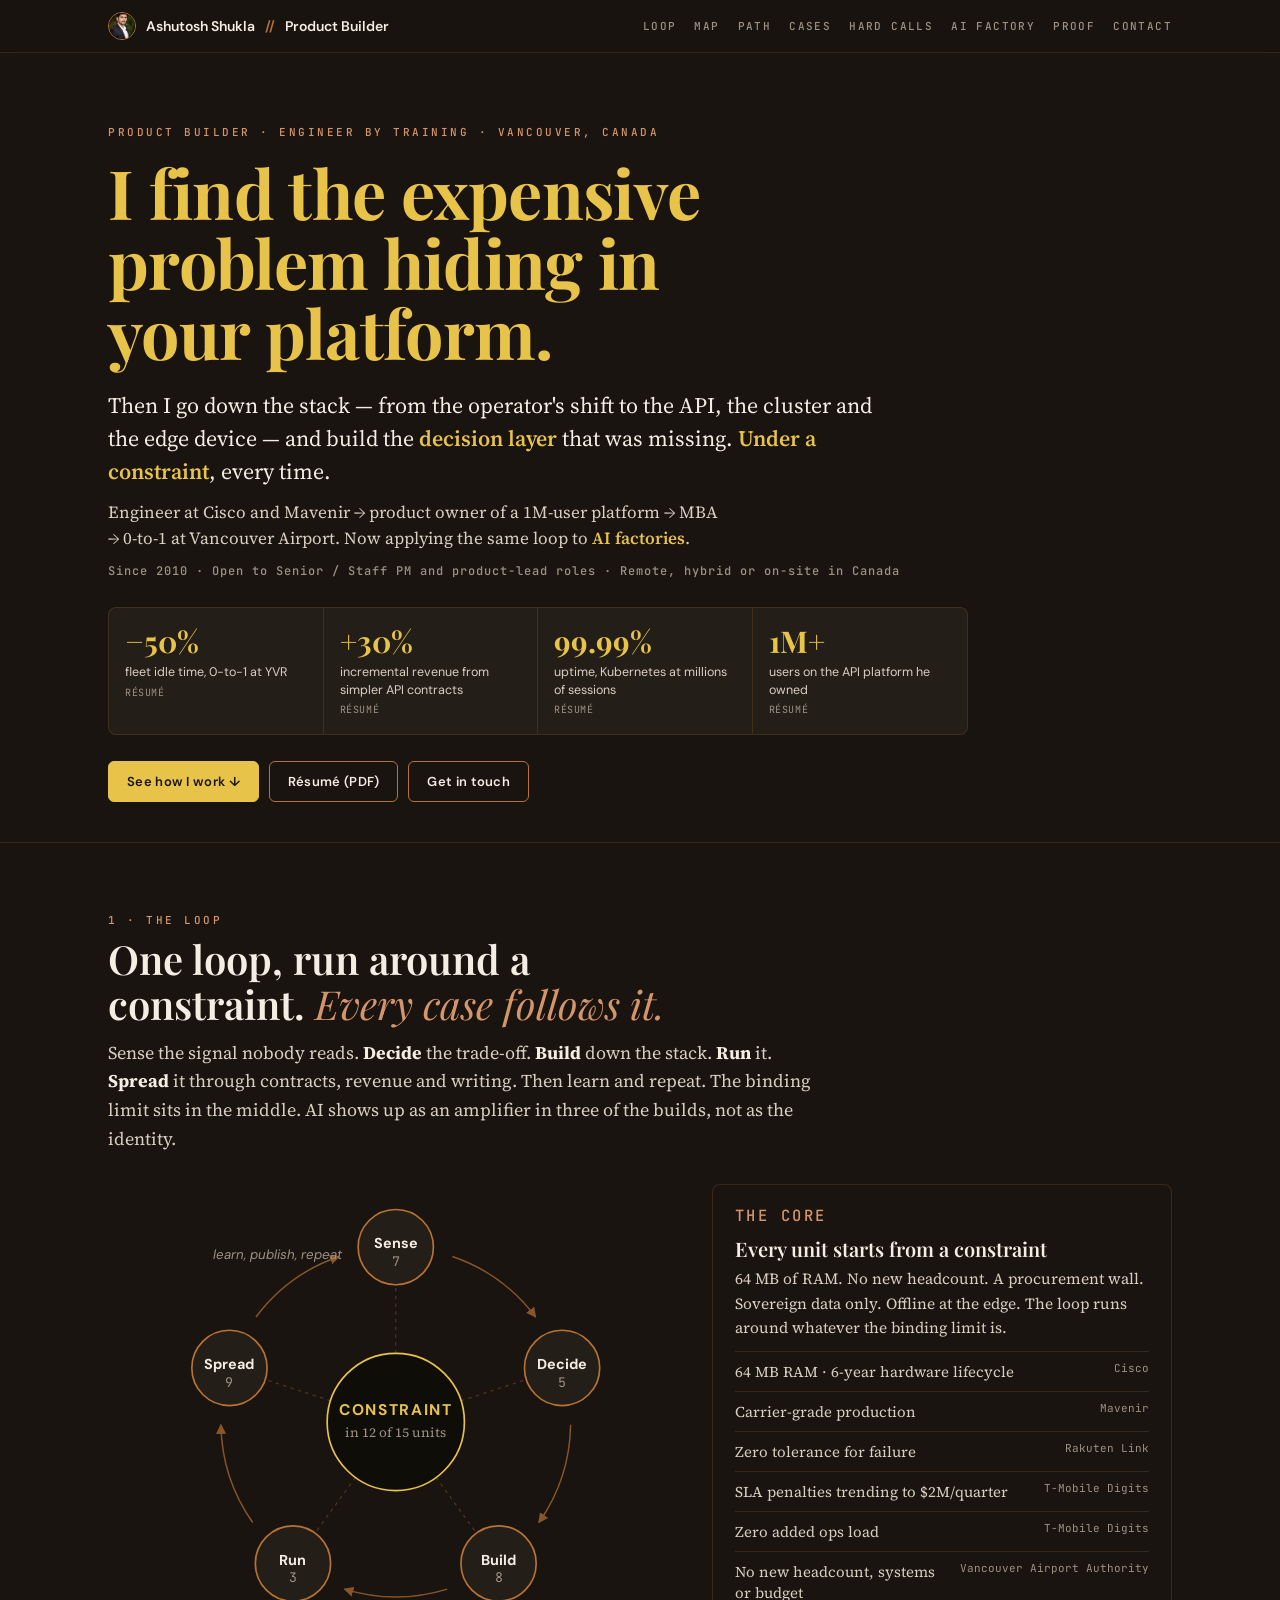
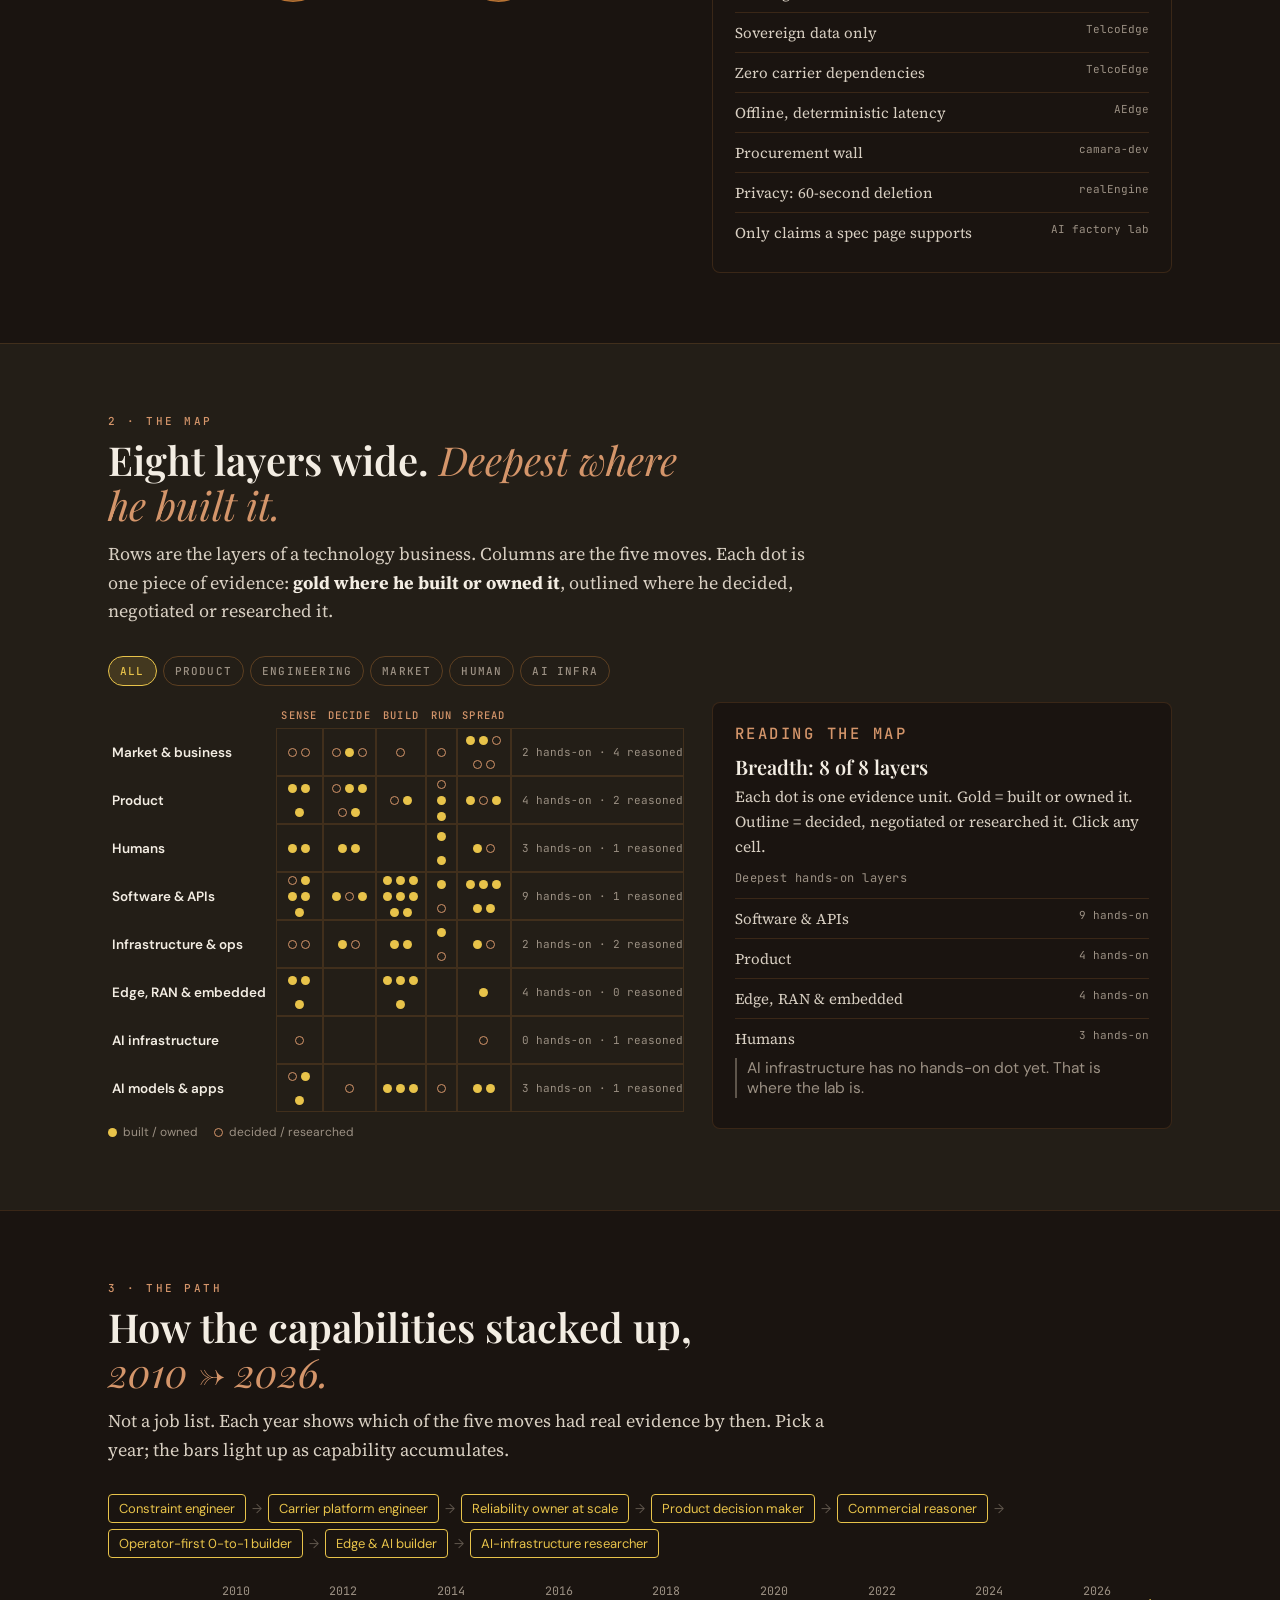
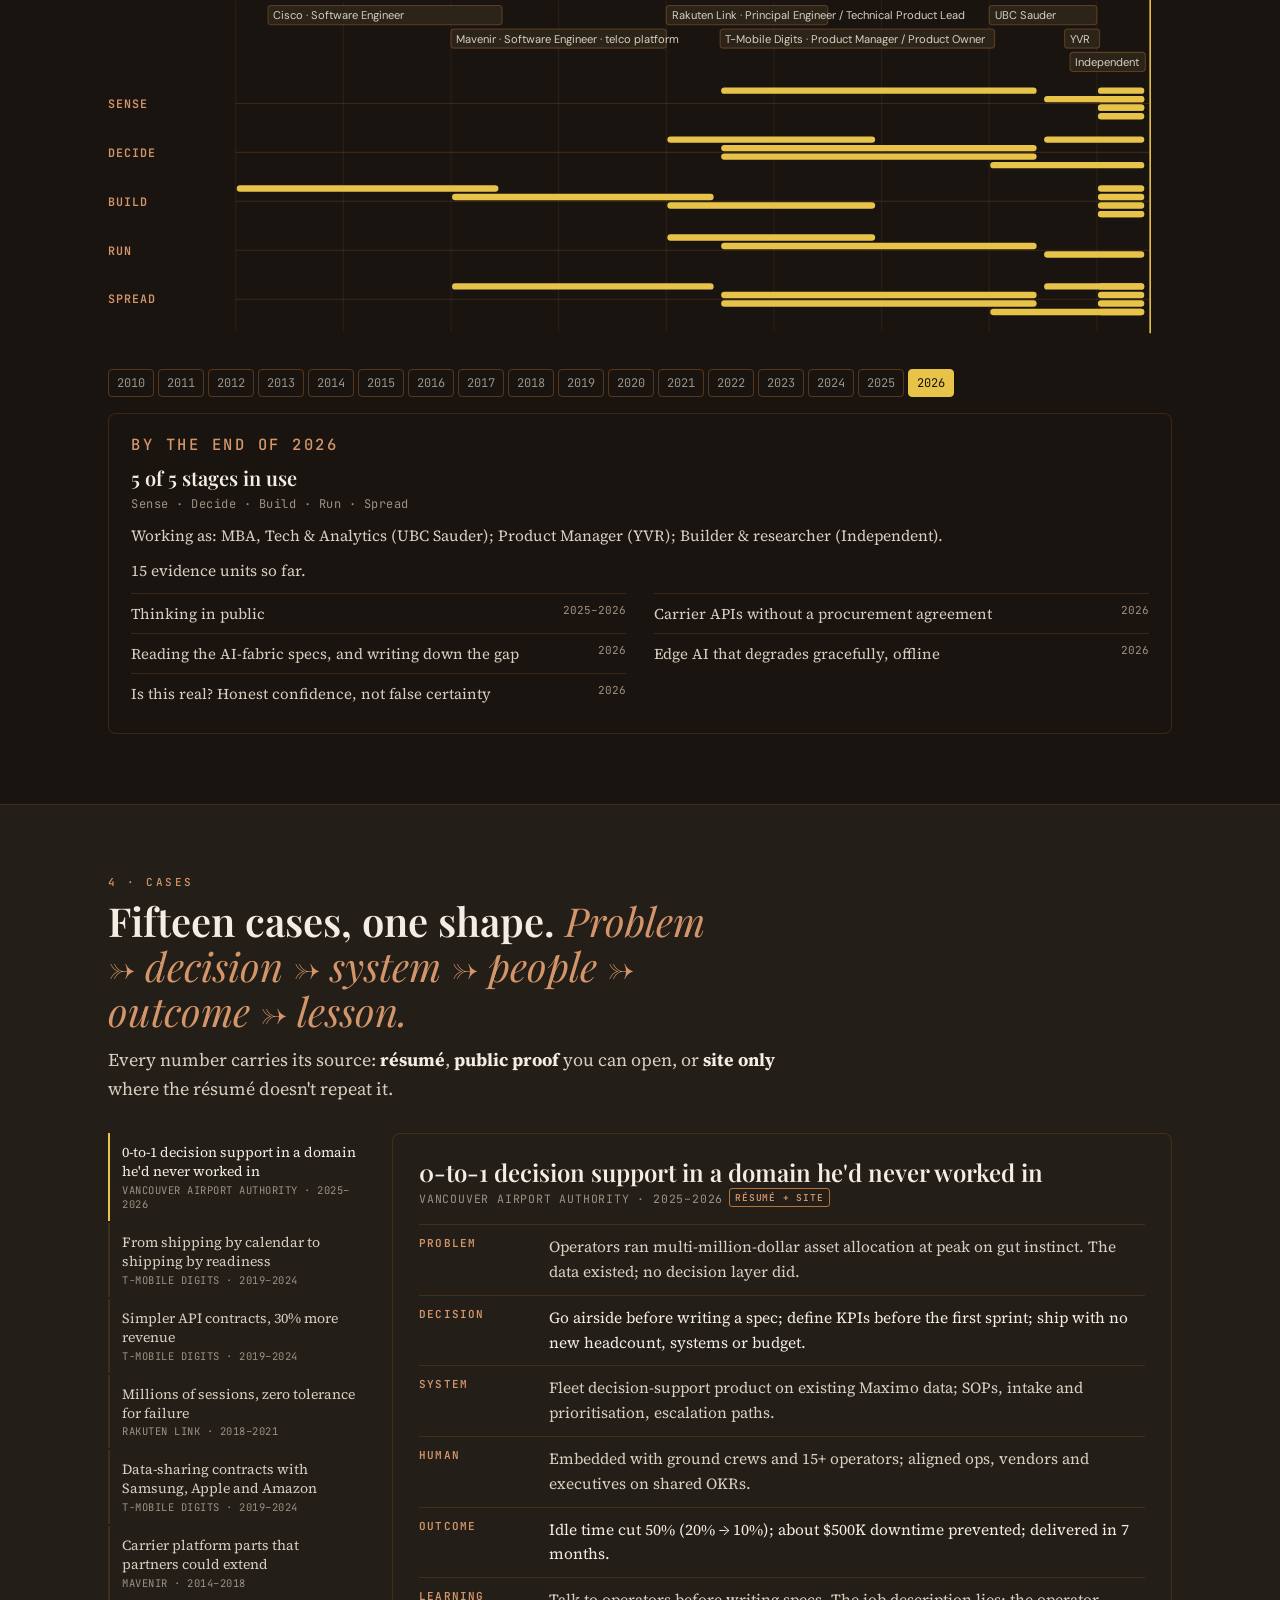
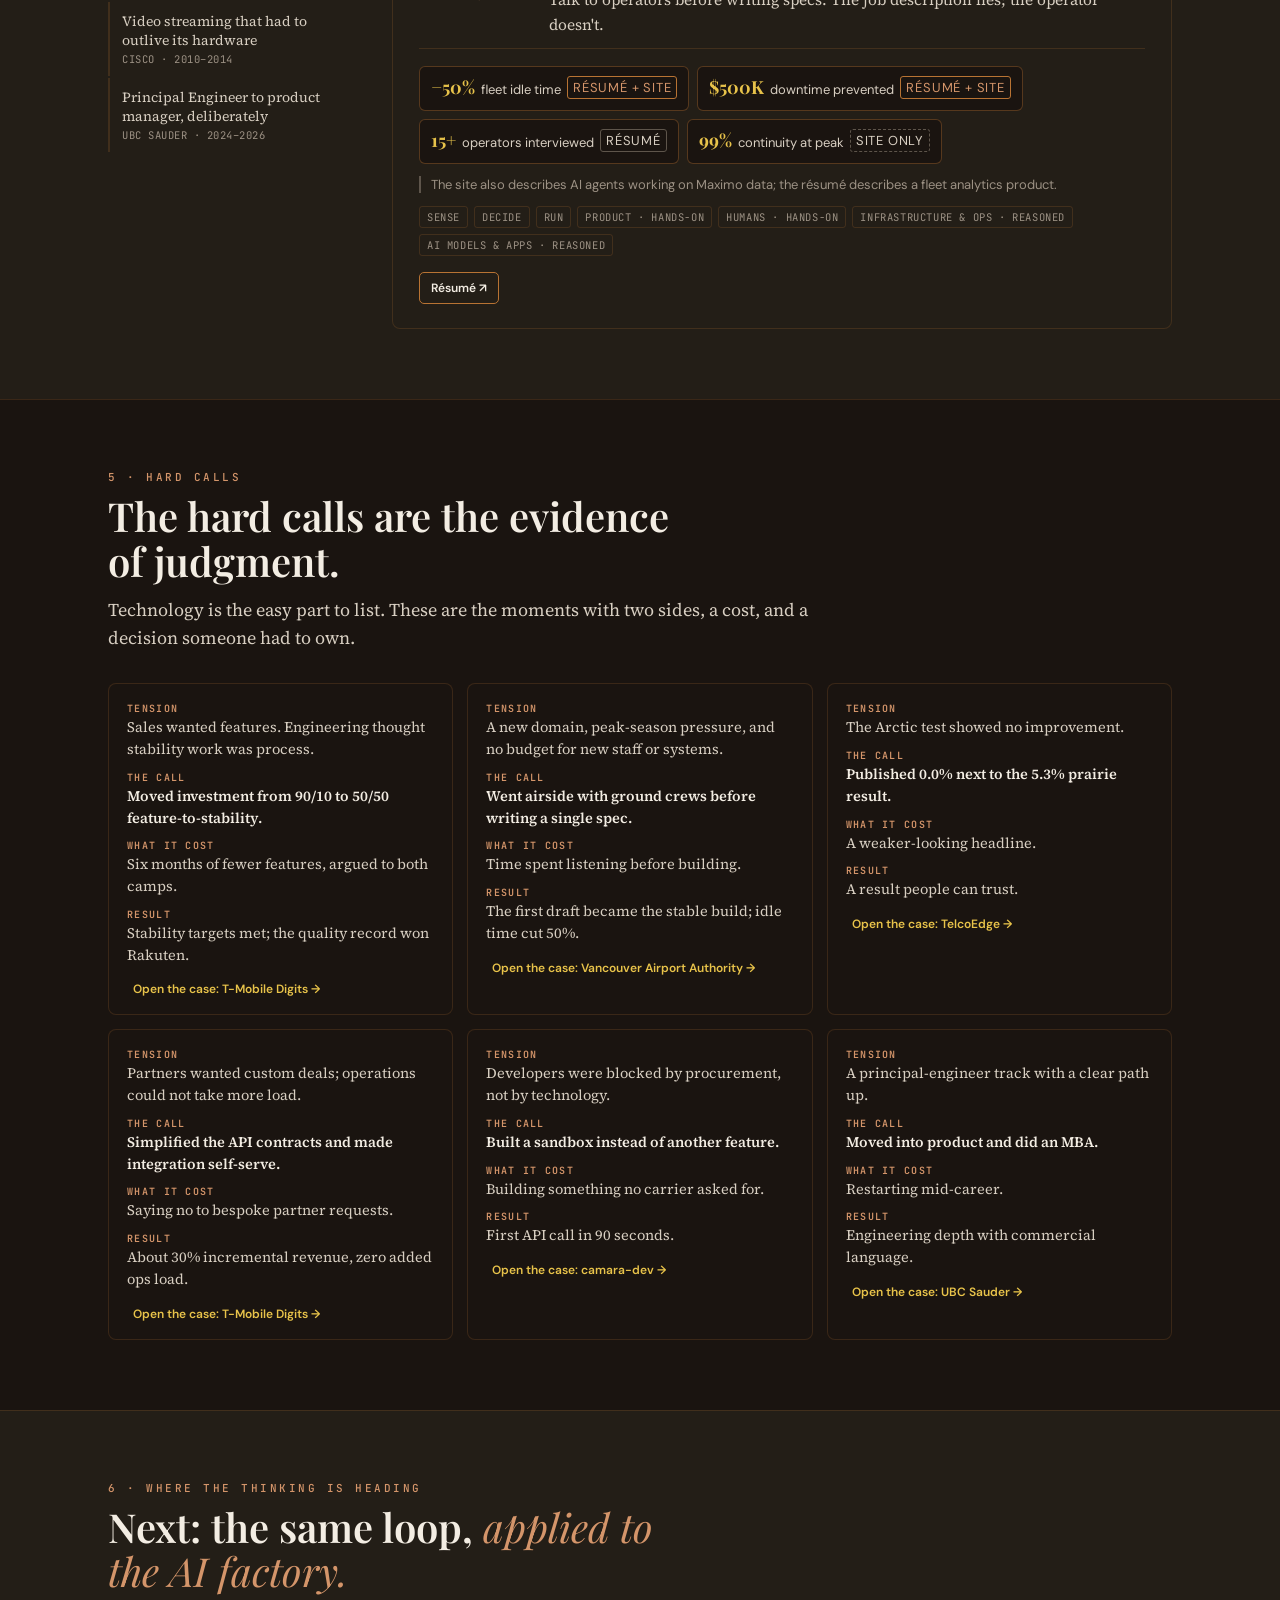
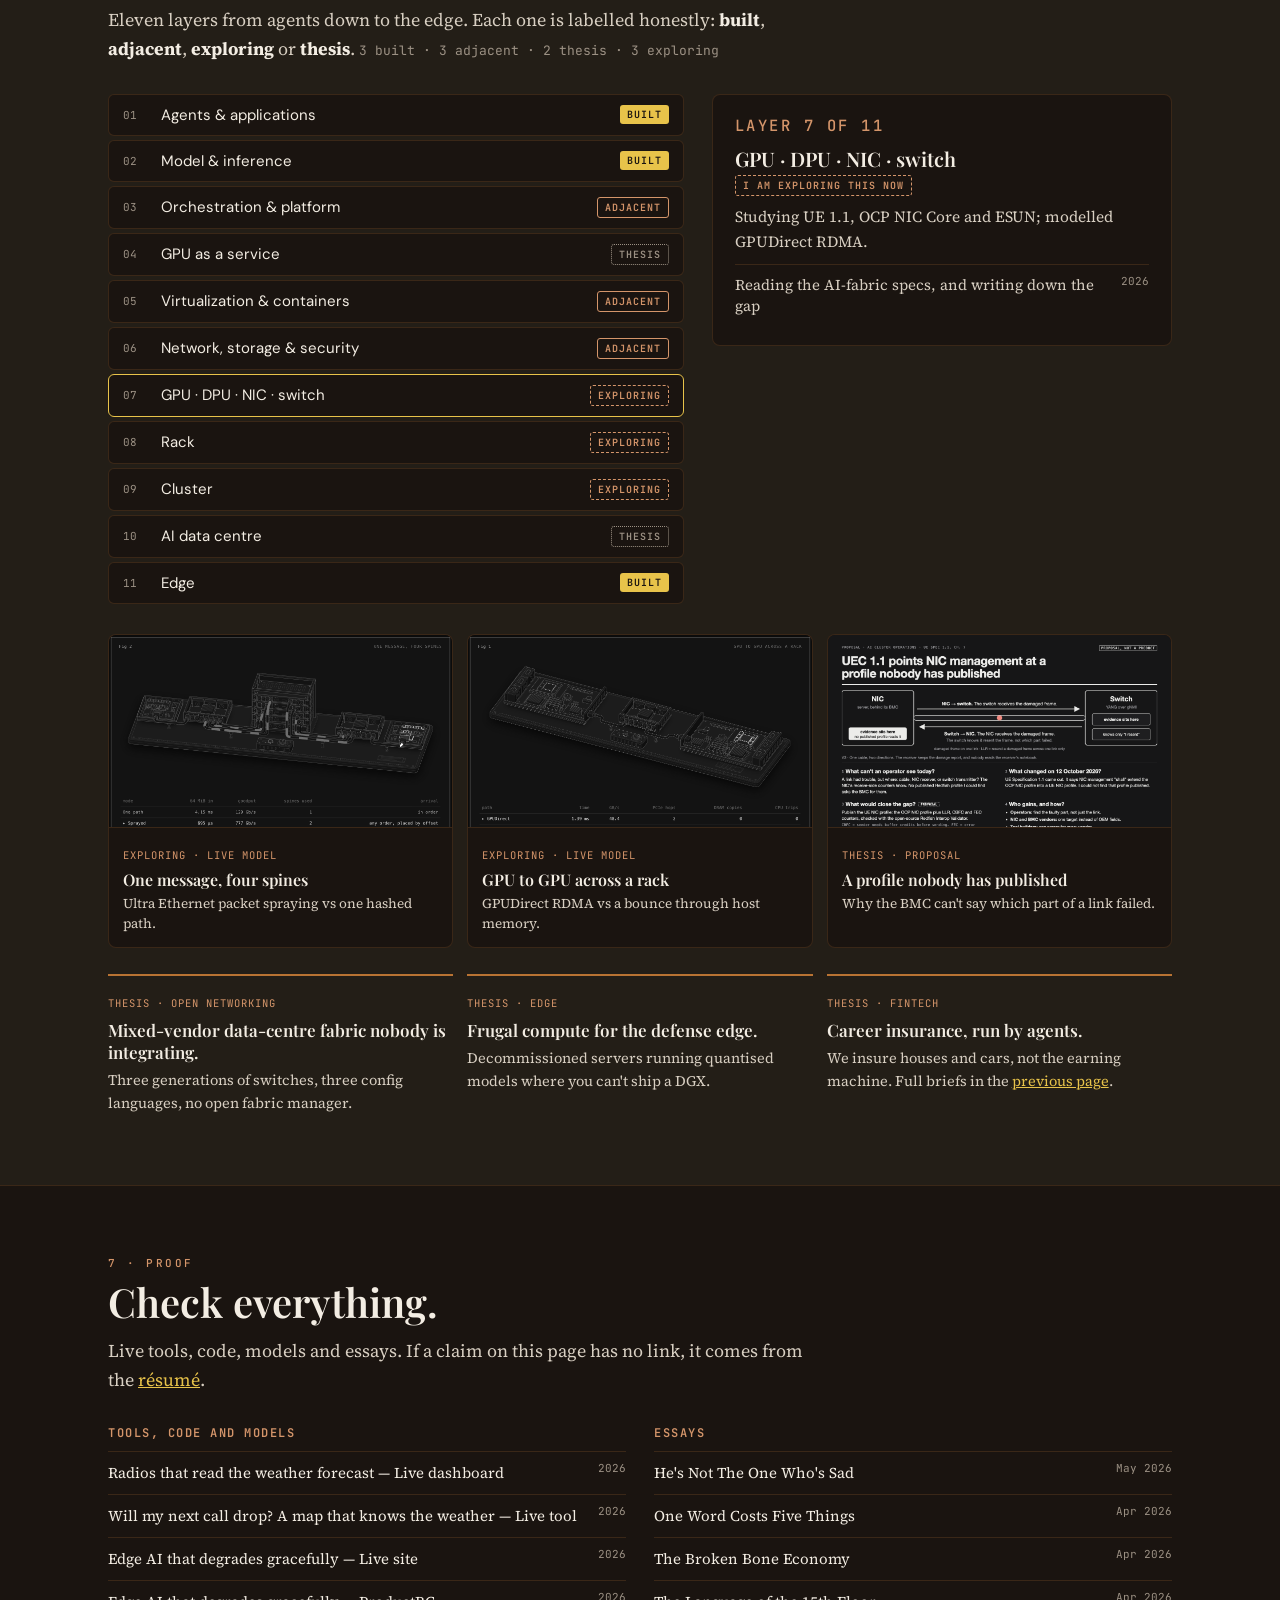
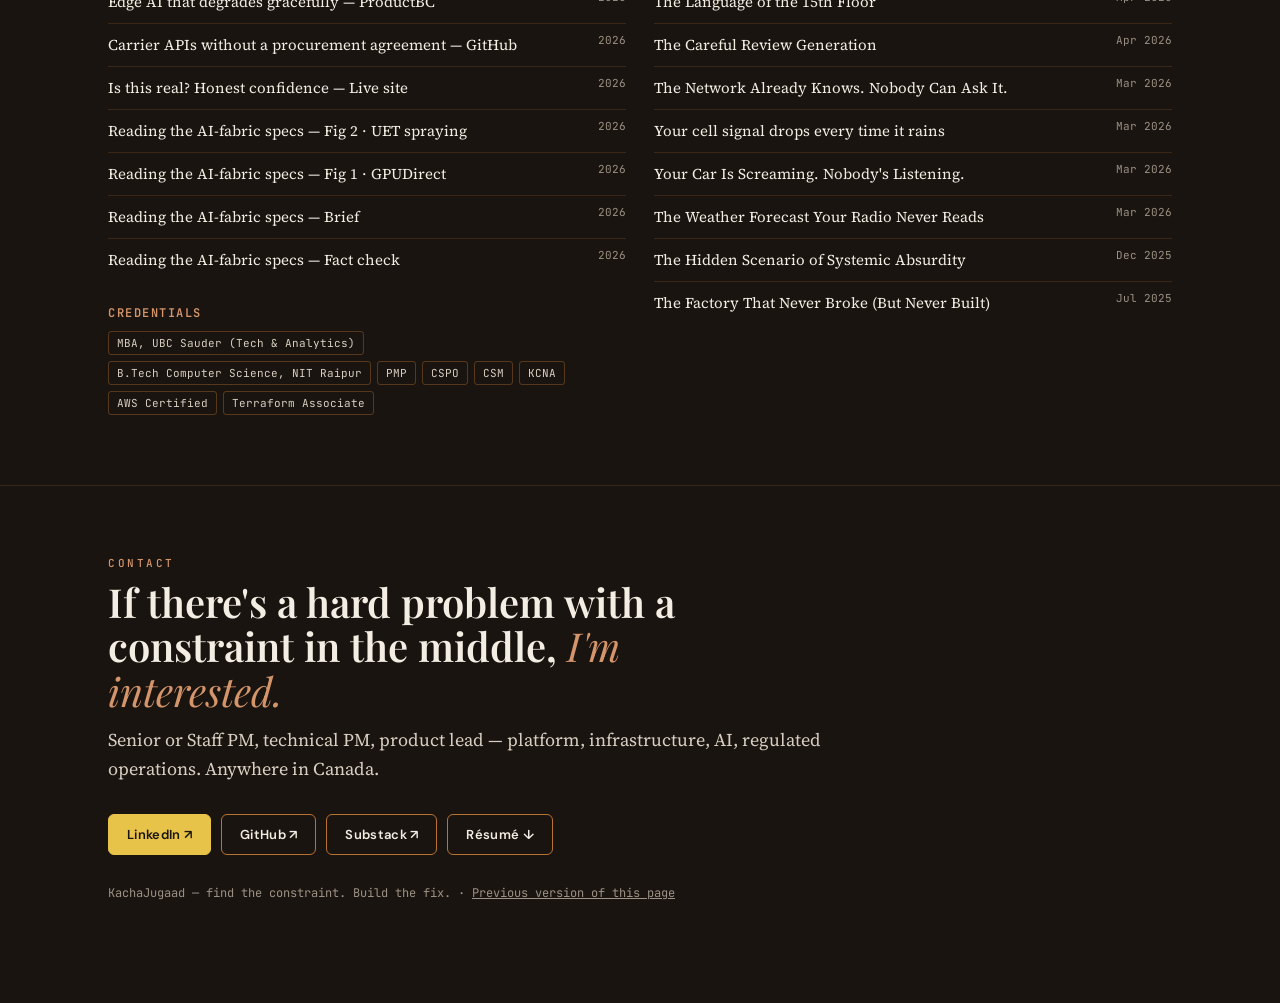
==== index.html @ c3825e16 "Rebuild profile as an interactive professional anatomy Replace the résumé-style homepage with views " ====
<!doctype html>
<html lang="en">
<head>
<meta charset="utf-8">
<meta name="viewport" content="width=device-width, initial-scale=1">
<title>Ashutosh Shukla — Product Builder · From the operator's shift to the wire</title>
<meta name="description" content="Ashutosh Shukla finds the expensive problem hiding in a platform, then goes down the stack to build the decision layer that was missing — under a constraint. Engineer, product owner of a 1M-user platform, MBA; now applying the same loop to AI factories. Vancouver, Canada.">
<meta property="og:title" content="Ashutosh Shukla — Product Builder">
<meta property="og:description" content="One loop, run around a constraint: sense, decide, build, run, spread. 15 evidence units since 2010, every one linked to proof. Now: AI factories.">
<meta property="og:image" content="https://kachajugaad.github.io/headshot.jpg">
<meta property="og:url" content="https://kachajugaad.github.io/">
<meta property="og:type" content="website">
<meta name="twitter:card" content="summary">
<link rel="icon" href="favicon.svg">
<link rel="preconnect" href="https://fonts.googleapis.com"><link rel="preconnect" href="https://fonts.gstatic.com" crossorigin>
<link href="https://fonts.googleapis.com/css2?family=Playfair+Display:ital,wght@0,400;0,600;0,700;1,400&family=DM+Sans:wght@400;500;600&family=Source+Serif+4:ital,opsz,wght@0,8..60,400;0,8..60,600;1,8..60,400&family=JetBrains+Mono:wght@400;500;600&display=swap" rel="stylesheet">
<link rel="stylesheet" href="assets/anatomy.css">
</head>
<body>
<nav class="top" aria-label="Sections">
  <div class="wrap">
    <a class="brand" href="#top"><img src="headshot.jpg" alt="">Ashutosh Shukla <em>//</em> Product Builder</a>
    <div class="navlinks">
      <a href="#loop">Loop</a><a href="#map">Map</a><a href="#path">Path</a><a href="#cases">Cases</a><a href="#calls">Hard calls</a><a href="#ai">AI factory</a><a href="#proof">Proof</a><a href="#contact">Contact</a>
    </div>
  </div>
</nav>

<header class="hero" id="top">
  <div class="wrap">
    <p class="kick">Product builder · Engineer by training · Vancouver, Canada</p>
    <h1>I find the expensive problem hiding in your platform.</h1>
    <p class="answer">Then I go down the stack — from the operator's shift to the API, the cluster and the edge device — and build the <b>decision layer</b> that was missing. <b>Under a constraint</b>, every time.</p>
    <p class="answer" style="font-size:17px;color:var(--text)">Engineer at Cisco and Mavenir → product owner of a 1M-user platform → MBA → 0-to-1 at Vancouver Airport. Now applying the same loop to <b>AI factories</b>.</p>
    <p class="since">Since 2010 · Open to Senior / Staff PM and product-lead roles · Remote, hybrid or on-site in Canada</p>
    <div class="proofnums" aria-label="Four results, each sourced">
      <div><b>−50%</b><span>fleet idle time, 0-to-1 at YVR</span><i>résumé</i></div>
      <div><b>+30%</b><span>incremental revenue from simpler API contracts</span><i>résumé</i></div>
      <div><b>99.99%</b><span>uptime, Kubernetes at millions of sessions</span><i>résumé</i></div>
      <div><b>1M+</b><span>users on the API platform he owned</span><i>résumé</i></div>
    </div>
    <div class="ctas"><a class="btn primary" href="#loop">See how I work ↓</a><a class="btn" href="Ashutosh_Shukla_Resume.pdf">Résumé (PDF)</a><a class="btn" href="#contact">Get in touch</a></div>
  </div>
</header>

<noscript><div class="wrap" style="padding:20px 28px;border-top:1px solid var(--rule)">The interactive views need JavaScript. Everything is also in the <a href="Ashutosh_Shukla_Resume.pdf">résumé</a> and the <a href="v1/">previous version of this page</a>.</div></noscript>

<section class="sec" id="loop">
  <div class="wrap">
    <p class="label">1 · The loop</p>
    <h2>One loop, run around a constraint. <i>Every case follows it.</i></h2>
    <p class="lede">Sense the signal nobody reads. <b>Decide</b> the trade-off. <b>Build</b> down the stack. <b>Run</b> it. <b>Spread</b> it through contracts, revenue and writing. Then learn and repeat. The binding limit sits in the middle. AI shows up as an amplifier in three of the builds, not as the identity.</p>
    <div class="pane">
      <svg id="loop-svg" class="loopsvg" viewBox="0 0 520 440" role="group" aria-label="The loop: five stages around a constraint core. Select a stage to see its evidence."></svg>
      <div class="panel" id="loop-panel" aria-live="polite"></div>
    </div>
  </div>
</section>

<section class="sec alt" id="map">
  <div class="wrap">
    <p class="label">2 · The map</p>
    <h2>Eight layers wide. <i>Deepest where he built it.</i></h2>
    <p class="lede">Rows are the layers of a technology business. Columns are the five moves. Each dot is one piece of evidence: <b>gold where he built or owned it</b>, outlined where he decided, negotiated or researched it.</p>
    <div id="lens" class="lens" role="group" aria-label="Lens"></div>
    <div class="pane">
      <div style="overflow-x:auto"><table class="grid" id="map-grid"></table>
        <div class="legend"><span><i class="dot h"></i>built / owned</span><span><i class="dot r"></i>decided / researched</span></div></div>
      <div class="panel" id="map-panel" aria-live="polite"></div>
    </div>
  </div>
</section>

<section class="sec" id="path">
  <div class="wrap">
    <p class="label">3 · The path</p>
    <h2>How the capabilities stacked up, <i>2010 → 2026.</i></h2>
    <p class="lede">Not a job list. Each year shows which of the five moves had real evidence by then. Pick a year; the bars light up as capability accumulates.</p>
    <div class="chain" id="chain" aria-label="Capability transitions"></div>
    <div style="overflow-x:auto"><svg id="path-svg" class="pathsvg" viewBox="0 0 1000 360" role="img" aria-label="Timeline of roles and evidence by stage, 2010 to 2026" style="min-width:760px"></svg></div>
    <div class="years" id="years" role="group" aria-label="Choose a year"></div>
    <div class="panel pathpanel" id="path-panel" aria-live="polite" style="margin-top:16px"></div>
  </div>
</section>

<section class="sec alt" id="cases">
  <div class="wrap">
    <p class="label">4 · Cases</p>
    <h2>Fifteen cases, one shape. <i>Problem → decision → system → people → outcome → lesson.</i></h2>
    <p class="lede">Every number carries its source: <b>résumé</b>, <b>public proof</b> you can open, or <b>site only</b> where the résumé doesn't repeat it.</p>
    <div class="cases">
      <div class="rail" id="rail" role="tablist" aria-label="Cases"></div>
      <article class="case" id="case" aria-live="polite"></article>
    </div>
  </div>
</section>

<section class="sec" id="calls">
  <div class="wrap">
    <p class="label">5 · Hard calls</p>
    <h2>The hard calls are the evidence of judgment.</h2>
    <p class="lede">Technology is the easy part to list. These are the moments with two sides, a cost, and a decision someone had to own.</p>
    <div class="calls" id="calls-grid"></div>
  </div>
</section>

<section class="sec alt" id="ai">
  <div class="wrap">
    <p class="label">6 · Where the thinking is heading</p>
    <h2>Next: the same loop, <i>applied to the AI factory.</i></h2>
    <p class="lede">Eleven layers from agents down to the edge. Each one is labelled honestly: <b>built</b>, <b>adjacent</b>, <b>exploring</b> or <b>thesis</b>. <span id="stack-count" style="font-family:var(--mono);font-size:13px;color:var(--muted)"></span></p>
    <div class="pane">
      <div class="stack" id="stack"></div>
      <div class="panel" id="stack-panel" aria-live="polite"></div>
    </div>
    <div class="figs">
      <a class="fig" href="lab/uet-spray/"><img src="lab/uet-spray/thumb.png" alt="Fig 2: packets sprayed across four spines on an isometric bench" loading="lazy"><div><small>Exploring · live model</small><b>One message, four spines</b><p>Ultra Ethernet packet spraying vs one hashed path.</p></div></a>
      <a class="fig" href="lab/gpudirect-rdma/"><img src="lab/gpudirect-rdma/thumb.png" alt="Fig 1: a tensor moving GPU to GPU across a rack" loading="lazy"><div><small>Exploring · live model</small><b>GPU to GPU across a rack</b><p>GPUDirect RDMA vs a bounce through host memory.</p></div></a>
      <a class="fig" href="briefs/ue-nic-profile/"><img src="briefs/ue-nic-profile/ue-nic-profile-gap-dark.png" alt="One-page brief about NIC link counters" loading="lazy"><div><small>Thesis · proposal</small><b>A profile nobody has published</b><p>Why the BMC can't say which part of a link failed.</p></div></a>
    </div>
    <div class="next3">
      <div><small>Thesis · open networking</small><b>Mixed-vendor data-centre fabric nobody is integrating.</b><p>Three generations of switches, three config languages, no open fabric manager.</p></div>
      <div><small>Thesis · edge</small><b>Frugal compute for the defense edge.</b><p>Decommissioned servers running quantised models where you can't ship a DGX.</p></div>
      <div><small>Thesis · fintech</small><b>Career insurance, run by agents.</b><p>We insure houses and cars, not the earning machine. Full briefs in the <a href="v1/#next">previous page</a>.</p></div>
    </div>
  </div>
</section>

<section class="sec" id="proof">
  <div class="wrap">
    <p class="label">7 · Proof</p>
    <h2>Check everything.</h2>
    <p class="lede">Live tools, code, models and essays. If a claim on this page has no link, it comes from the <a href="Ashutosh_Shukla_Resume.pdf">résumé</a>.</p>
    <div class="shelf">
      <div><h3>Tools, code and models</h3><ul id="shelf-tools"></ul><h3 style="margin-top:24px">Credentials</h3><div class="creds" id="creds"></div></div>
      <div><h3>Essays</h3><ul id="shelf-essays"></ul></div>
    </div>
  </div>
</section>

<footer class="contact" id="contact">
  <div class="wrap">
    <p class="label">Contact</p>
    <h2>If there's a hard problem with a constraint in the middle, <i>I'm interested.</i></h2>
    <p class="lede">Senior or Staff PM, technical PM, product lead — platform, infrastructure, AI, regulated operations. Anywhere in Canada.</p>
    <div class="row"><a class="btn primary" href="https://linkedin.com/in/ashutoshukla" target="_blank" rel="noopener">LinkedIn ↗</a><a class="btn" href="https://github.com/KachaJugaad" target="_blank" rel="noopener">GitHub ↗</a><a class="btn" href="https://ashutoshukla.substack.com" target="_blank" rel="noopener">Substack ↗</a><a class="btn" href="Ashutosh_Shukla_Resume.pdf">Résumé ↓</a></div>
    <p class="fine">KachaJugaad — find the constraint. Build the fix. · <a href="v1/" style="color:var(--muted)">Previous version of this page</a></p>
  </div>
</footer>

<script src="assets/evidence.js"></script>
<script src="assets/anatomy.js"></script>
</body>
</html>
---- assets/anatomy.css ----
:root{
  --bg:#1A1410;--bg2:#231E17;--surf:#2C2419;--deep:#0F0D08;
  --ink:#F3EDE3;--text:#D8CFC2;--muted:#9C9184;--faint:#5E554B;
  --rule:rgba(184,115,51,.2);--rule2:rgba(184,115,51,.38);
  --copper:#B87333;--copper-l:#D4956A;--gold:#E8C34A;--gold-dim:rgba(232,195,74,.16);
  --display:"Playfair Display",Georgia,serif;--serif:"Source Serif 4",Georgia,serif;
  --sans:"DM Sans",system-ui,sans-serif;--mono:"JetBrains Mono",ui-monospace,Menlo,monospace;
}
*{box-sizing:border-box}
html{scroll-behavior:smooth}
@media (prefers-reduced-motion:reduce){html{scroll-behavior:auto}*{transition:none!important;animation:none!important}}
body{margin:0;background:var(--bg);color:var(--text);font:17px/1.6 var(--serif);-webkit-font-smoothing:antialiased}
a{color:var(--gold)}
.wrap{max-width:1120px;margin:0 auto;padding:0 28px}
button{font:inherit;color:inherit;background:none;border:0;cursor:pointer}
:focus-visible{outline:2px solid var(--gold);outline-offset:3px}

/* nav */
nav.top{position:sticky;top:0;z-index:50;background:rgba(26,20,16,.94);backdrop-filter:blur(10px);border-bottom:1px solid var(--rule)}
nav.top .wrap{display:flex;align-items:center;justify-content:space-between;height:52px;gap:16px}
.brand{display:flex;align-items:center;gap:10px;font:600 14px var(--sans);color:var(--ink);text-decoration:none;white-space:nowrap}
.brand img{width:28px;height:28px;border-radius:50%;object-fit:cover;border:1px solid var(--copper)}
.brand em{color:var(--copper);font-style:normal}
.navlinks{display:flex;gap:18px;overflow-x:auto;scrollbar-width:none}
.navlinks a{font:500 11px var(--mono);letter-spacing:1.4px;text-transform:uppercase;color:var(--muted);text-decoration:none;white-space:nowrap}
.navlinks a:hover{color:var(--gold)}

/* hero */
.hero{padding:72px 0 40px}
.kick{font:500 11px var(--mono);letter-spacing:2.5px;text-transform:uppercase;color:var(--copper-l);margin:0 0 18px}
.hero h1{font:700 clamp(38px,6vw,68px)/1.03 var(--display);color:var(--gold);letter-spacing:-.01em;margin:0 0 22px;max-width:15ch}
.hero .answer{font-size:clamp(18px,2.2vw,22px);line-height:1.5;color:var(--ink);max-width:36em;margin:0 0 12px}
.hero .answer b{color:var(--gold);font-weight:600}
.hero .since{font:500 12px var(--mono);letter-spacing:1px;color:var(--muted);margin:0 0 28px}
.proofnums{display:grid;grid-template-columns:repeat(4,1fr);border:1px solid var(--rule);border-radius:8px;overflow:hidden;background:var(--bg2);max-width:860px}
.proofnums div{padding:18px 16px;border-right:1px solid var(--rule)}
.proofnums div:last-child{border-right:0}
.proofnums b{display:block;font:700 30px/1 var(--display);color:var(--gold)}
.proofnums span{display:block;font:12.5px/1.4 var(--sans);color:var(--text);margin-top:8px}
.proofnums i{display:block;font:normal 10px var(--mono);letter-spacing:.6px;color:var(--muted);margin-top:4px;text-transform:uppercase}
.ctas{display:flex;flex-wrap:wrap;gap:10px;margin-top:26px}
.btn{display:inline-block;font:600 13px var(--sans);letter-spacing:.3px;padding:11px 18px;border-radius:6px;text-decoration:none;border:1px solid var(--copper);color:var(--ink)}
.btn.primary{background:var(--gold);border-color:var(--gold);color:#1A1410}
.btn:hover{border-color:var(--gold)}

/* sections */
section.sec{padding:70px 0;border-top:1px solid var(--rule)}
section.sec.alt{background:var(--bg2)}
.label{font:500 11px var(--mono);letter-spacing:2.5px;text-transform:uppercase;color:var(--copper-l);margin:0 0 10px}
h2{font:600 clamp(28px,3.6vw,40px)/1.12 var(--display);color:var(--ink);margin:0 0 12px;max-width:24ch}
h2 i{color:var(--copper-l);font-weight:400}
.lede{font-size:18px;max-width:40em;margin:0 0 30px;color:var(--text)}
.lede b{color:var(--ink)}

/* two-pane layout: visual + panel */
.pane{display:grid;grid-template-columns:minmax(0,1.25fr) minmax(0,1fr);gap:28px;align-items:start}
.panel{background:var(--bg);border:1px solid var(--rule);border-radius:8px;padding:20px 22px;min-height:220px}
.sec.alt .panel{background:var(--bg)}
.panel h3{font:600 20px/1.25 var(--display);color:var(--ink);margin:0 0 6px}
.panel .sub{font:12px var(--mono);letter-spacing:.5px;color:var(--muted);margin:0 0 12px}
.panel p{margin:0 0 10px;font-size:15.5px}
.unitlist{list-style:none;margin:8px 0 0;padding:0}
.unitlist li{border-top:1px solid var(--rule);}
.unitlist button{display:flex;justify-content:space-between;gap:12px;width:100%;text-align:left;padding:9px 0;font:15px/1.4 var(--serif);color:var(--text)}
.unitlist button:hover{color:var(--gold)}
.unitlist .meta{font:11px var(--mono);color:var(--muted);white-space:nowrap}
svg text{font-family:var(--sans)}

/* loop */
.loopsvg .node circle{fill:var(--bg2);stroke:var(--copper);stroke-width:1.5;transition:fill .2s,stroke .2s}
.loopsvg .node text.n{font:700 13px var(--sans);fill:var(--ink)}
.loopsvg .node text.c{font:12px var(--mono);fill:var(--muted)}
.loopsvg .node{cursor:pointer}
.loopsvg .node:hover circle,.loopsvg .node.on circle{fill:var(--gold-dim);stroke:var(--gold)}
.loopsvg .node.on text.n{fill:var(--gold)}
.loopsvg .arc{fill:none;stroke:var(--copper);stroke-width:1.3;opacity:.7}
.loopsvg .core circle{fill:var(--deep);stroke:var(--gold);stroke-width:1.5}
.loopsvg .core text{fill:var(--gold);font:700 14px var(--sans);letter-spacing:1.5px}
.loopsvg .core text.s{fill:var(--muted);font:12px var(--serif);letter-spacing:0}
.loopsvg .spoke{stroke:var(--rule2);stroke-dasharray:3 4}

/* map */
.lens{display:flex;flex-wrap:wrap;gap:6px;margin:0 0 16px}
.lens button{font:500 11px var(--mono);letter-spacing:1.2px;text-transform:uppercase;padding:7px 11px;border:1px solid var(--rule2);border-radius:20px;color:var(--muted)}
.lens button[aria-pressed="true"]{border-color:var(--gold);color:var(--gold);background:var(--gold-dim)}
.grid{width:100%;border-collapse:separate;border-spacing:0}
.grid th{font:500 10.5px var(--mono);letter-spacing:1.2px;text-transform:uppercase;color:var(--copper-l);padding:6px 4px;text-align:center}
.grid th.row{text-align:left;font:600 13.5px var(--sans);letter-spacing:0;text-transform:none;color:var(--ink);padding-right:10px;white-space:nowrap}
.grid td{border:1px solid var(--rule);height:46px;text-align:center;padding:0}
.grid td button{width:100%;height:46px;display:flex;align-items:center;justify-content:center;gap:4px;flex-wrap:wrap}
.grid td button:hover,.grid td button.on{background:var(--gold-dim)}
.dot{width:9px;height:9px;border-radius:50%;display:inline-block}
.dot.h{background:var(--gold)}
.dot.r{border:1.5px solid var(--copper-l)}
.grid tr.dim th,.grid tr.dim td{opacity:.22}
.grid .breadth{font:11px var(--mono);color:var(--muted);padding-left:10px;white-space:nowrap}
.legend{display:flex;flex-wrap:wrap;gap:16px;font:12px var(--sans);color:var(--muted);margin-top:12px}
.legend span{display:inline-flex;align-items:center;gap:6px}

/* path */
.pathsvg .band rect{fill:var(--surf);stroke:var(--rule2)}
.pathsvg .band text{font:10.5px var(--sans);fill:var(--text)}
.pathsvg .lane text{font:600 11px var(--mono);fill:var(--copper-l);letter-spacing:1px}
.pathsvg .lane line{stroke:var(--rule)}
.pathsvg .mark{fill:var(--copper);cursor:pointer}
.pathsvg .mark.lit{fill:var(--gold)}
.pathsvg .mark.future{fill:var(--faint)}
.pathsvg .axis text{font:11px var(--mono);fill:var(--muted)}
.pathsvg .cursor{stroke:var(--gold);stroke-width:1.5}
.pathsvg .yr{cursor:pointer}
.years{display:flex;flex-wrap:wrap;gap:4px;margin:12px 0 0}
.years button{font:12px var(--mono);padding:5px 8px;border:1px solid var(--rule2);border-radius:4px;color:var(--muted)}
.years button[aria-pressed="true"]{color:#1A1410;background:var(--gold);border-color:var(--gold)}
.pathpanel .unitlist{columns:2;column-gap:28px}.pathpanel .unitlist li{break-inside:avoid}
.chain{display:flex;flex-wrap:wrap;gap:6px;align-items:center;margin:0 0 22px;font:13px var(--sans);color:var(--text)}
.chain span{padding:5px 10px;border:1px solid var(--rule2);border-radius:4px}
.chain span.on{border-color:var(--gold);color:var(--gold)}
.chain em{color:var(--faint);font-style:normal}

/* cases */
.cases{display:grid;grid-template-columns:260px minmax(0,1fr);gap:24px}
.rail{display:flex;flex-direction:column;gap:2px;max-height:620px;overflow:auto}
.rail button{text-align:left;padding:10px 12px;border-left:2px solid var(--rule);font:14px/1.35 var(--serif);color:var(--text)}
.rail button small{display:block;font:10.5px var(--mono);color:var(--muted);letter-spacing:.5px;margin-top:2px;text-transform:uppercase}
.rail button[aria-selected="true"]{border-left-color:var(--gold);color:var(--ink);background:var(--bg2)}
.case{background:var(--bg2);border:1px solid var(--rule);border-radius:8px;padding:24px 26px}
.case h3{font:600 24px/1.2 var(--display);color:var(--ink);margin:0 0 4px}
.case .org{font:11.5px var(--mono);letter-spacing:.8px;color:var(--muted);text-transform:uppercase;margin:0 0 18px}
.steps{display:grid;grid-template-columns:130px 1fr;gap:0;border-top:1px solid var(--rule)}
.steps dt{font:600 11px var(--mono);letter-spacing:1.2px;text-transform:uppercase;color:var(--copper-l);padding:11px 0;border-bottom:1px solid var(--rule)}
.steps dd{margin:0;padding:10px 0;border-bottom:1px solid var(--rule);font-size:15.5px;color:var(--text)}
.steps dd.k{color:var(--ink)}
.metrics{display:flex;flex-wrap:wrap;gap:8px;margin:16px 0 0}
.metric{border:1px solid var(--rule2);border-radius:6px;padding:8px 11px;background:var(--bg)}
.metric b{font:700 18px var(--display);color:var(--gold);margin-right:6px}
.metric span{font:13px var(--sans);color:var(--text)}
.conf{font:600 9.5px var(--mono);letter-spacing:.8px;text-transform:uppercase;padding:2px 5px;border-radius:3px;margin-left:6px;vertical-align:2px;border:1px solid var(--faint);color:var(--muted)}
.conf.R,.conf.P{border-color:var(--copper);color:var(--copper-l)}
.conf.S{border-style:dashed}
.proofs{display:flex;flex-wrap:wrap;gap:8px;margin-top:16px}
.proofs a{font:600 12px var(--sans);padding:7px 11px;border:1px solid var(--copper);border-radius:5px;text-decoration:none;color:var(--ink)}
.proofs a:hover{border-color:var(--gold);color:var(--gold)}
.note{font:13px var(--sans);color:var(--muted);margin-top:12px;border-left:2px solid var(--faint);padding-left:10px}
.tags{display:flex;flex-wrap:wrap;gap:6px;margin-top:12px}
.tags span{font:10.5px var(--mono);letter-spacing:.6px;text-transform:uppercase;color:var(--muted);border:1px solid var(--rule);padding:3px 7px;border-radius:3px}

/* hard calls */
.calls{display:grid;grid-template-columns:repeat(3,1fr);gap:14px}
.call{background:var(--bg);border:1px solid var(--rule);border-radius:8px;padding:18px 18px 16px;display:flex;flex-direction:column}
.call .k{font:600 10px var(--mono);letter-spacing:1.3px;text-transform:uppercase;color:var(--copper-l);margin:10px 0 2px}
.call .k:first-child{margin-top:0}
.call p{margin:0;font-size:14.5px;line-height:1.5}
.call p.callp{color:var(--ink);font-weight:600}
.call button{margin-top:14px;align-self:flex-start;font:600 12px var(--sans);color:var(--gold)}

/* AI stack */
.stack{display:flex;flex-direction:column;gap:4px}
.stack button{display:grid;grid-template-columns:28px 1fr auto;align-items:center;gap:10px;padding:10px 14px;border:1px solid var(--rule);border-radius:6px;background:var(--bg);text-align:left;font:15px var(--sans);color:var(--ink)}
.stack button:hover,.stack button.on{border-color:var(--gold)}
.stack .n{font:11px var(--mono);color:var(--muted)}
.st{font:600 10px var(--mono);letter-spacing:1px;text-transform:uppercase;padding:3px 7px;border-radius:3px;white-space:nowrap}
.st.built{background:var(--gold);color:#1A1410}
.st.adjacent{border:1px solid var(--copper-l);color:var(--copper-l)}
.st.exploring{border:1px dashed var(--copper-l);color:var(--copper-l)}
.st.thesis{border:1px dotted var(--muted);color:var(--muted)}
.figs{display:grid;grid-template-columns:repeat(3,1fr);gap:14px;margin-top:30px}
.fig{display:block;background:var(--bg);border:1px solid var(--rule);border-radius:8px;overflow:hidden;text-decoration:none;color:var(--text)}
.fig:hover{border-color:var(--gold)}
.fig img{display:block;width:100%;aspect-ratio:16/9;object-fit:cover;object-position:top;border-bottom:1px solid var(--rule)}
.fig div{padding:12px 14px}
.fig b{display:block;font:600 16px var(--display);color:var(--ink);margin:2px 0 4px}
.fig small{font:10.5px var(--mono);letter-spacing:1px;color:var(--copper-l);text-transform:uppercase}
.fig p{margin:0;font-size:13.5px;line-height:1.5}
.next3{display:grid;grid-template-columns:repeat(3,1fr);gap:14px;margin-top:26px}
.next3 div{border-top:2px solid var(--copper);padding-top:12px}
.next3 small{font:10.5px var(--mono);letter-spacing:1px;color:var(--copper-l);text-transform:uppercase}
.next3 b{display:block;font:600 17px/1.3 var(--display);color:var(--ink);margin:4px 0 6px}
.next3 p{margin:0;font-size:14.5px}

/* proof shelf */
.shelf{display:grid;grid-template-columns:1fr 1fr;gap:28px}
.shelf h3{font:600 12px var(--mono);letter-spacing:1.5px;text-transform:uppercase;color:var(--copper-l);margin:0 0 10px}
.shelf ul{list-style:none;margin:0;padding:0}
.shelf li{border-top:1px solid var(--rule);padding:9px 0;display:flex;justify-content:space-between;gap:12px;font-size:15px}
.shelf li a{color:var(--ink);text-decoration:none}
.shelf li a:hover{color:var(--gold)}
.shelf li span{font:11px var(--mono);color:var(--muted);white-space:nowrap}
.creds{display:flex;flex-wrap:wrap;gap:6px;margin-top:8px}
.creds span{font:11px var(--mono);border:1px solid var(--rule2);padding:4px 8px;border-radius:3px;color:var(--text)}

footer.contact{padding:70px 0 90px;border-top:1px solid var(--rule)}
footer.contact .row{display:flex;flex-wrap:wrap;gap:10px;margin-top:20px}
.fine{font:12px var(--mono);color:var(--muted);margin-top:30px}

@media (max-width:900px){
  .pane,.cases,.shelf{grid-template-columns:1fr}
  .calls,.figs,.next3{grid-template-columns:1fr}
  .rail{flex-direction:row;overflow-x:auto;max-height:none}
  .rail button{min-width:200px;border-left:0;border-bottom:2px solid var(--rule)}
  .rail button[aria-selected="true"]{border-bottom-color:var(--gold)}
  .proofnums{grid-template-columns:1fr 1fr}
  .proofnums div:nth-child(2){border-right:0}
  .proofnums div:nth-child(-n+2){border-bottom:1px solid var(--rule)}
}
@media (max-width:560px){
  .wrap{padding:0 16px}
  .grid th.row{font-size:12px;white-space:normal}
  .grid .breadth{display:none}
  .steps{grid-template-columns:1fr}
  .steps dt{border-bottom:0;padding-bottom:0}
  .navlinks{display:none}
}
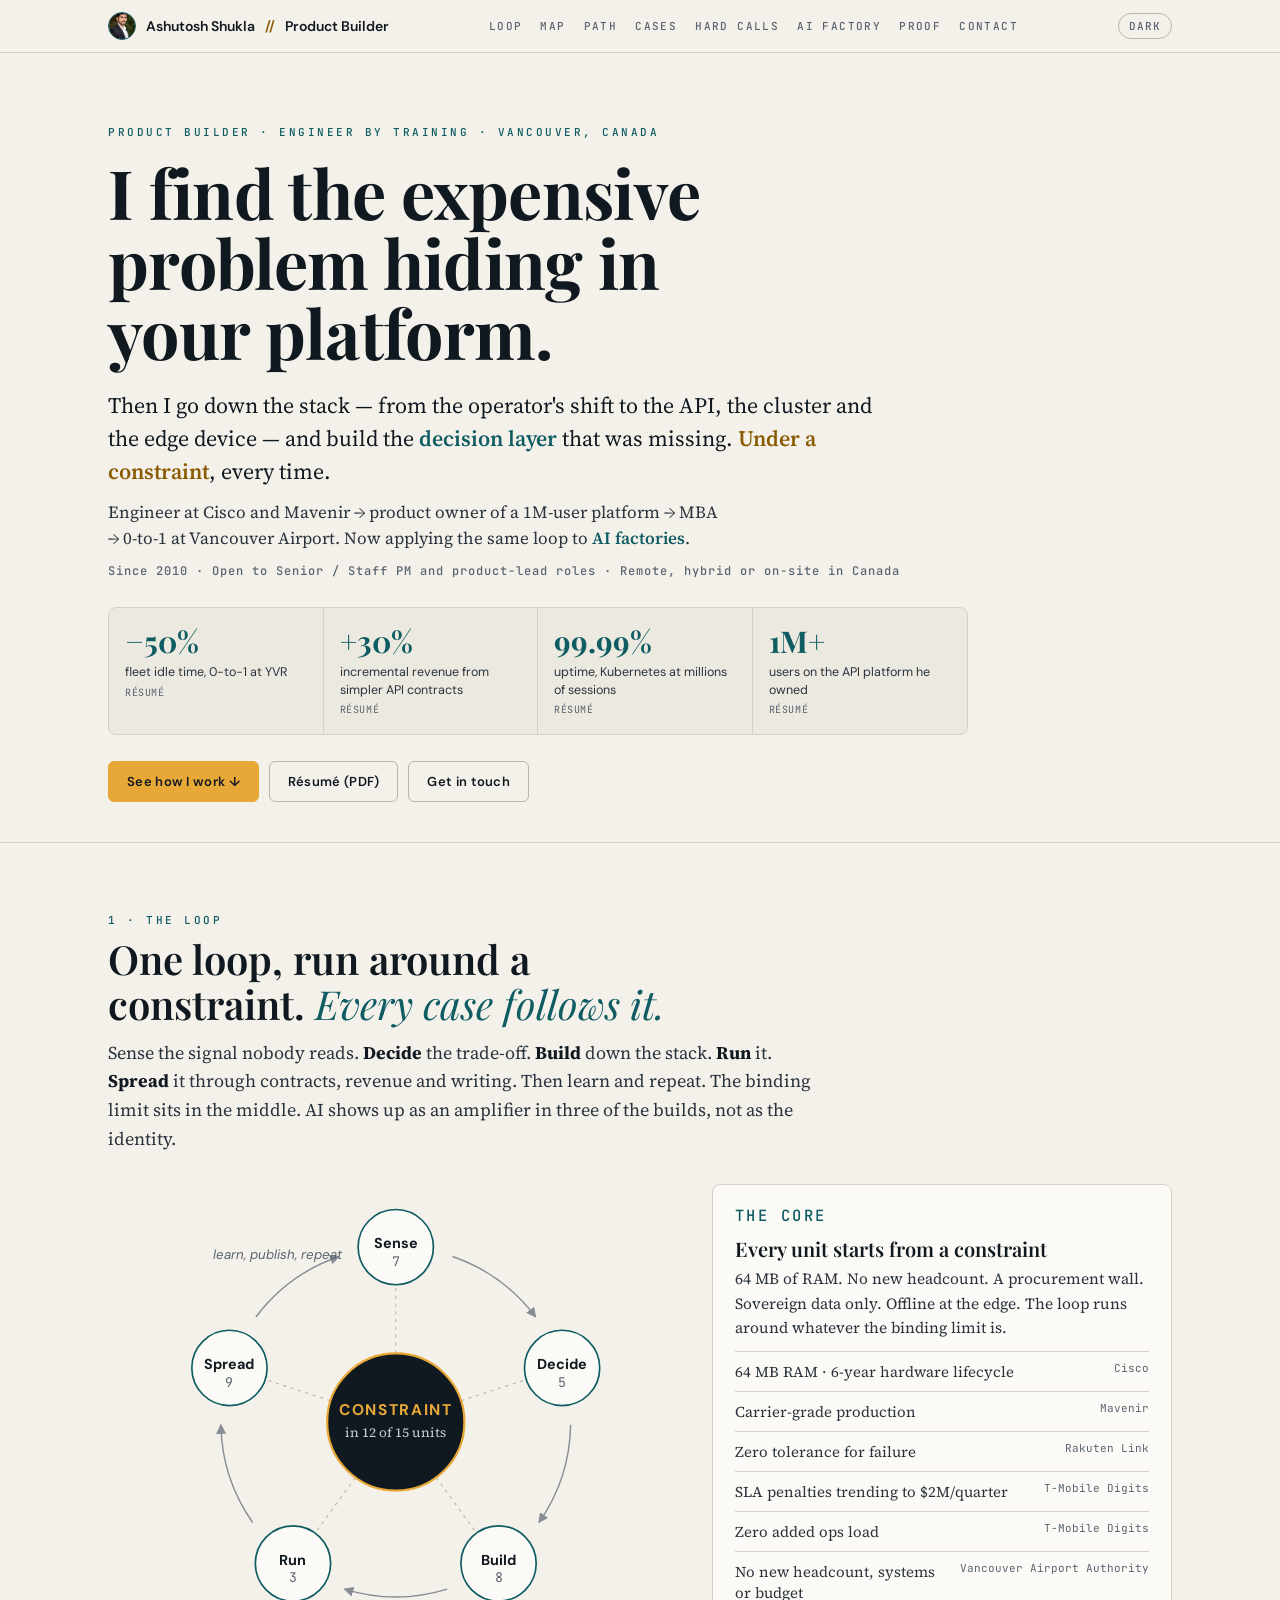
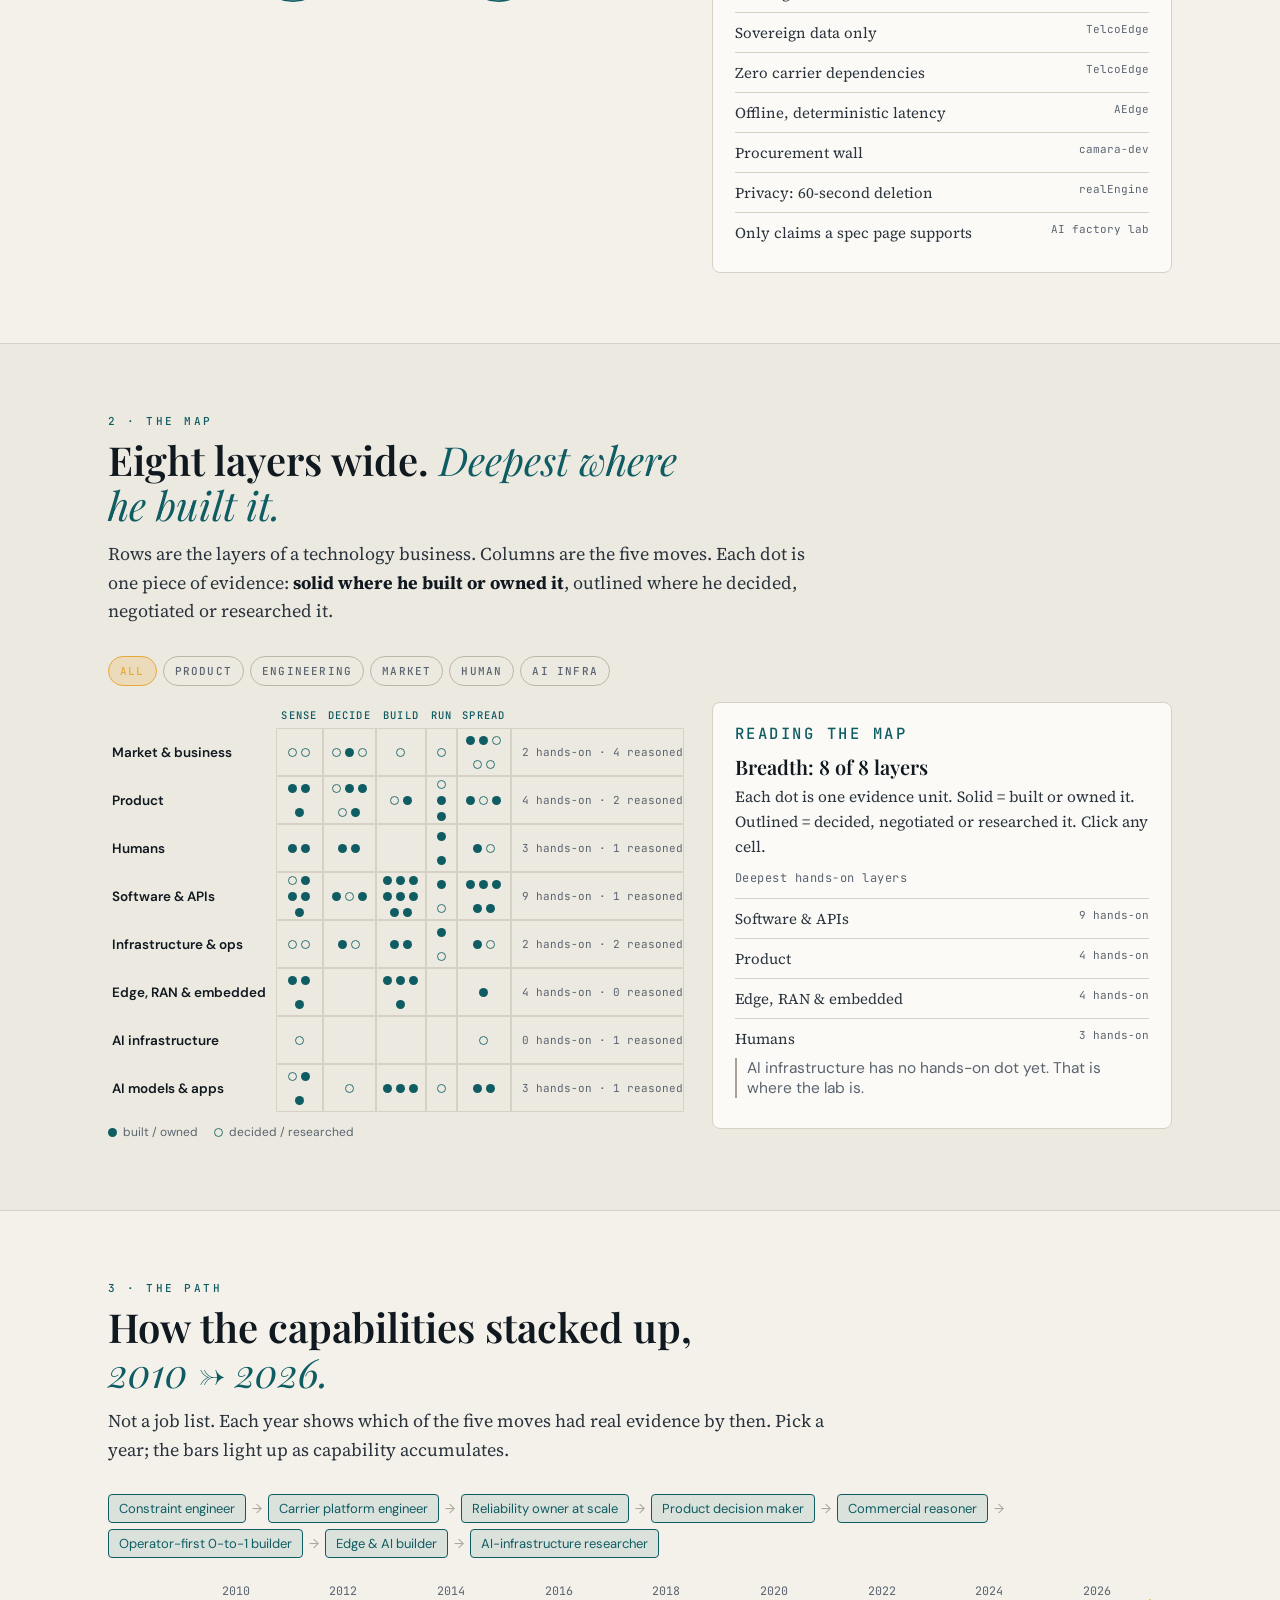
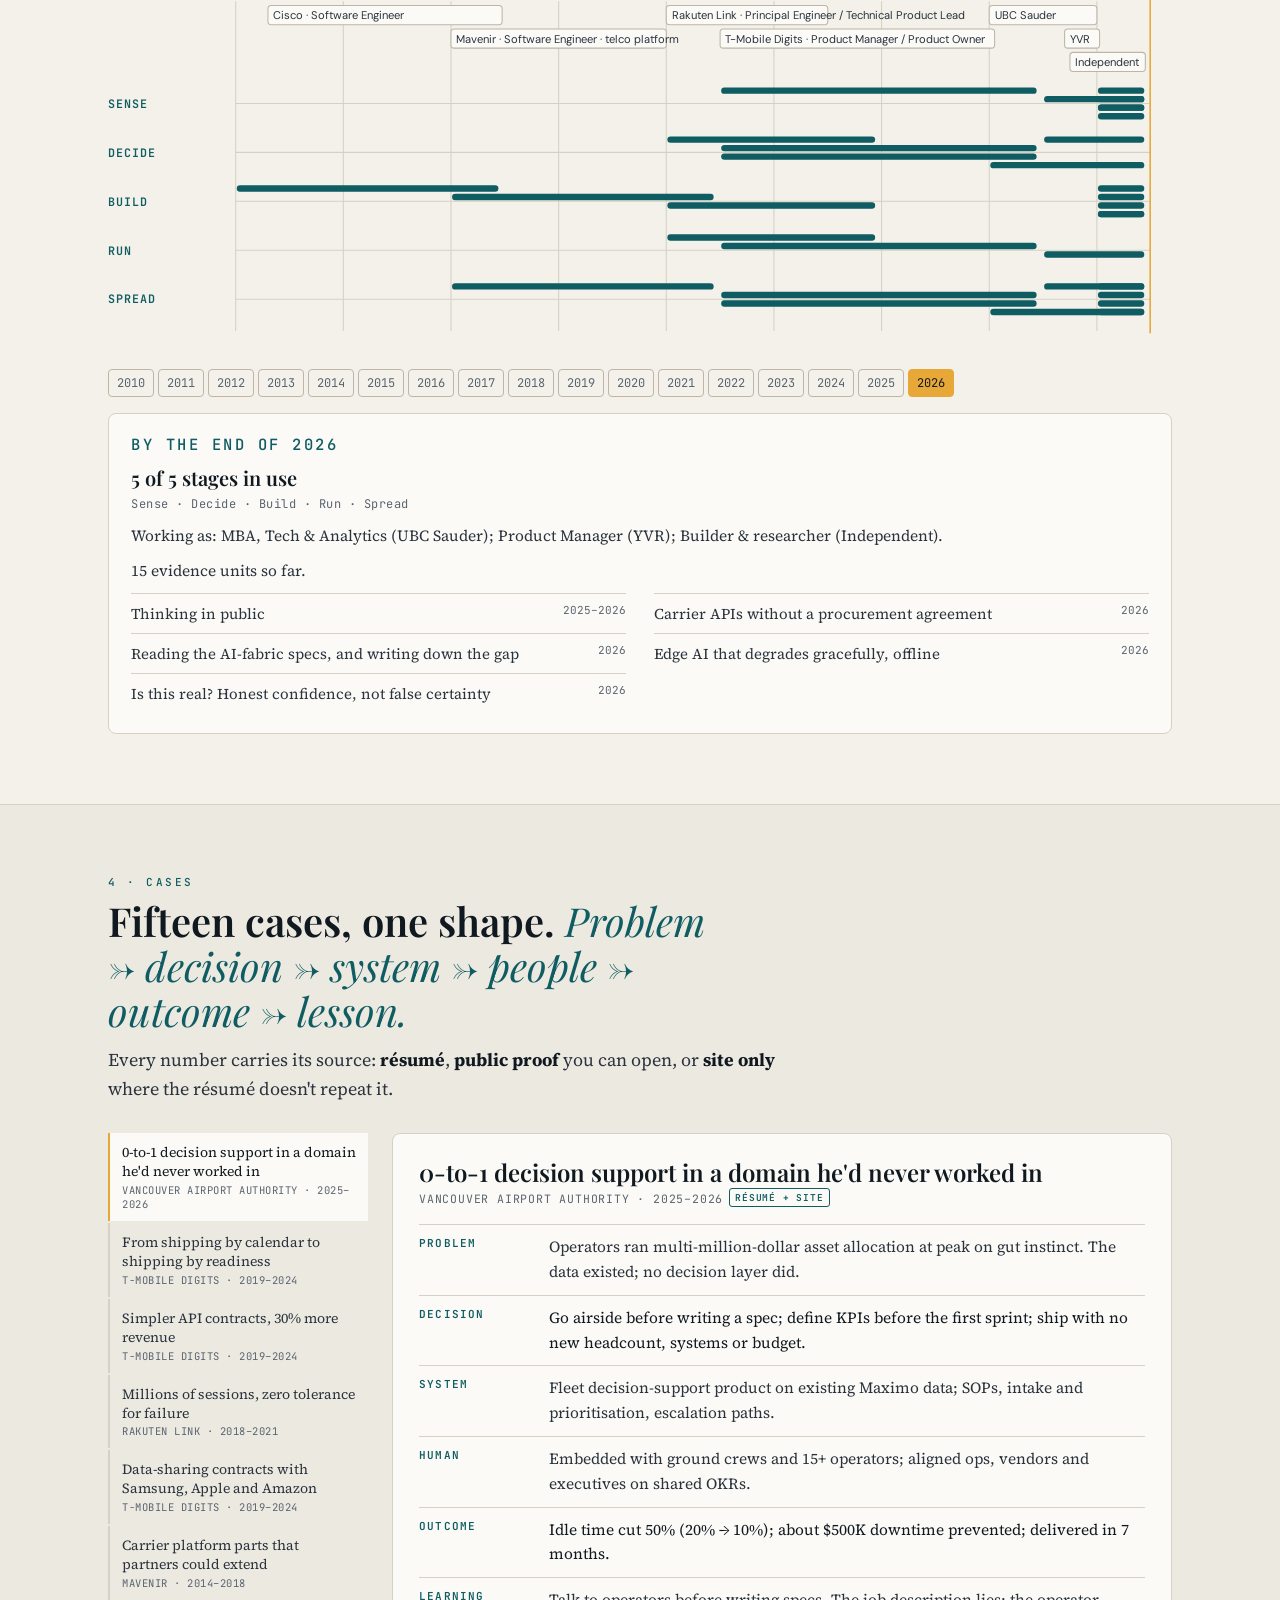
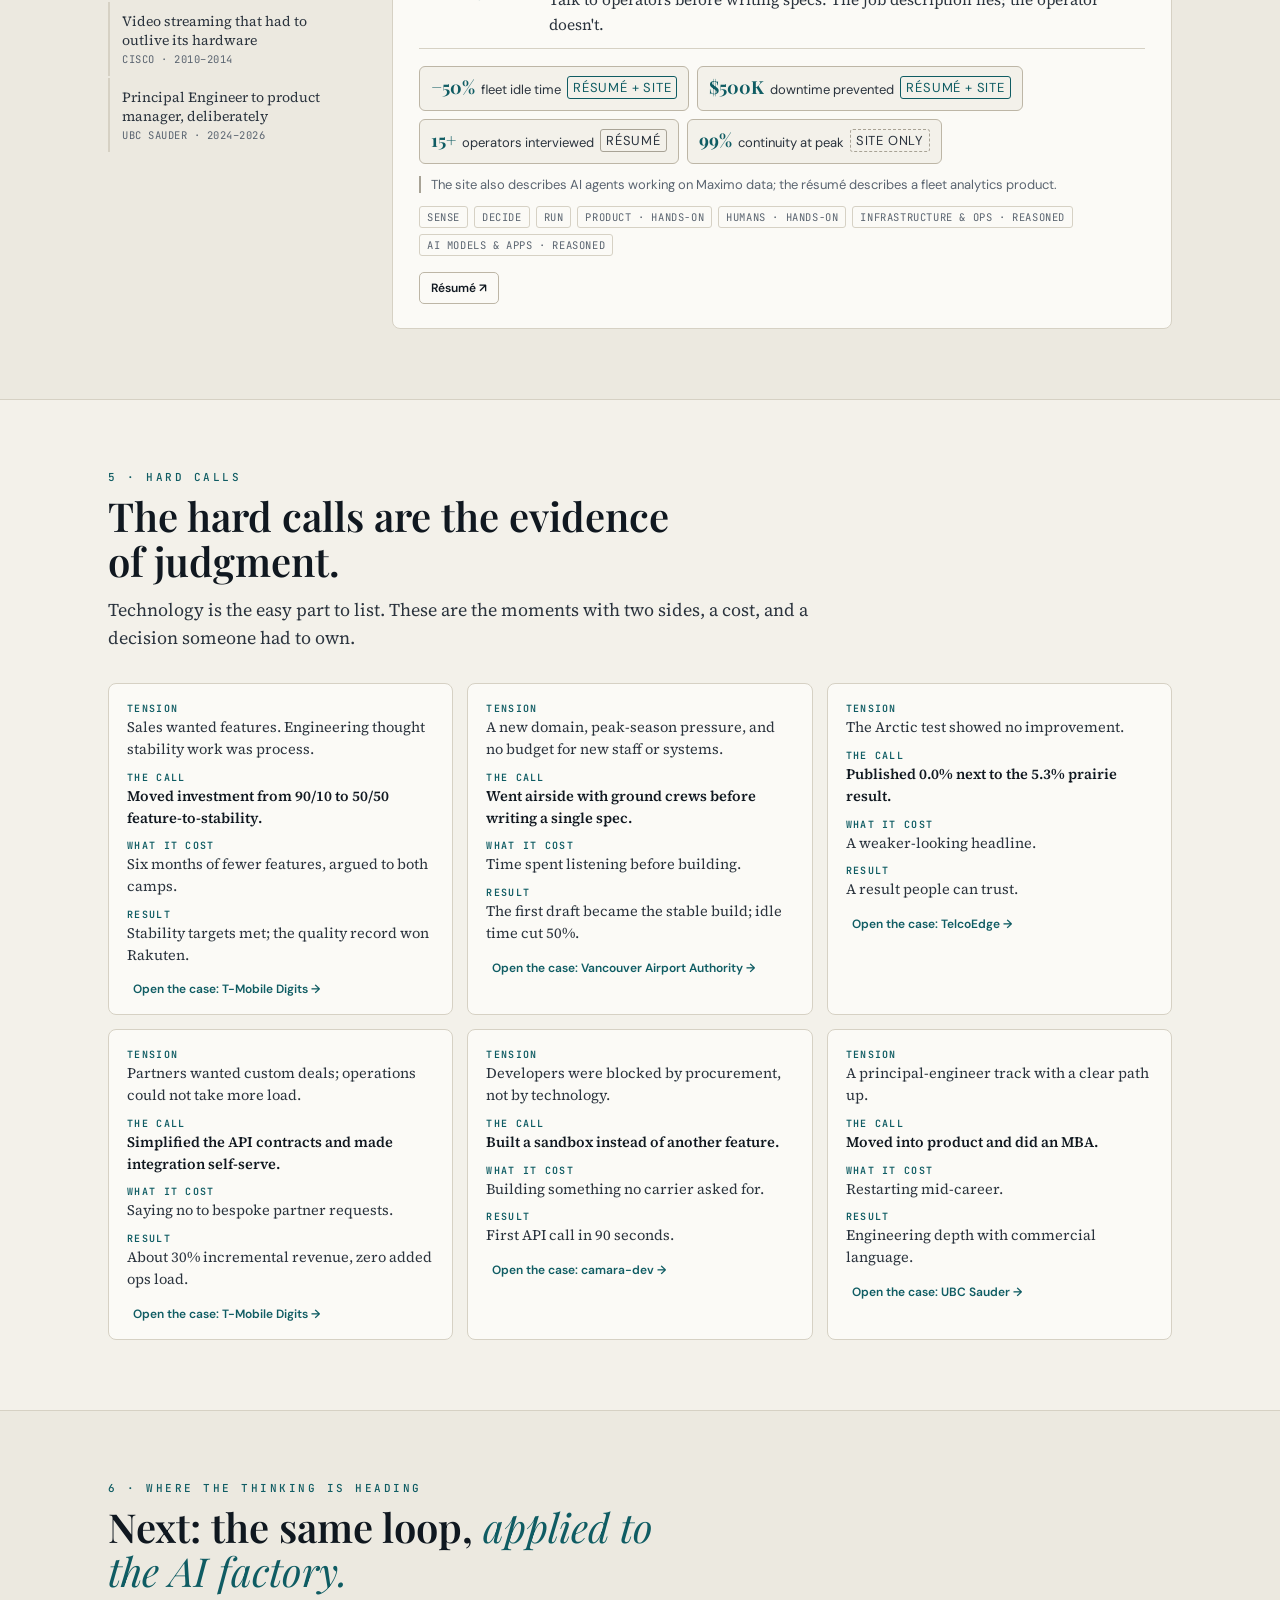
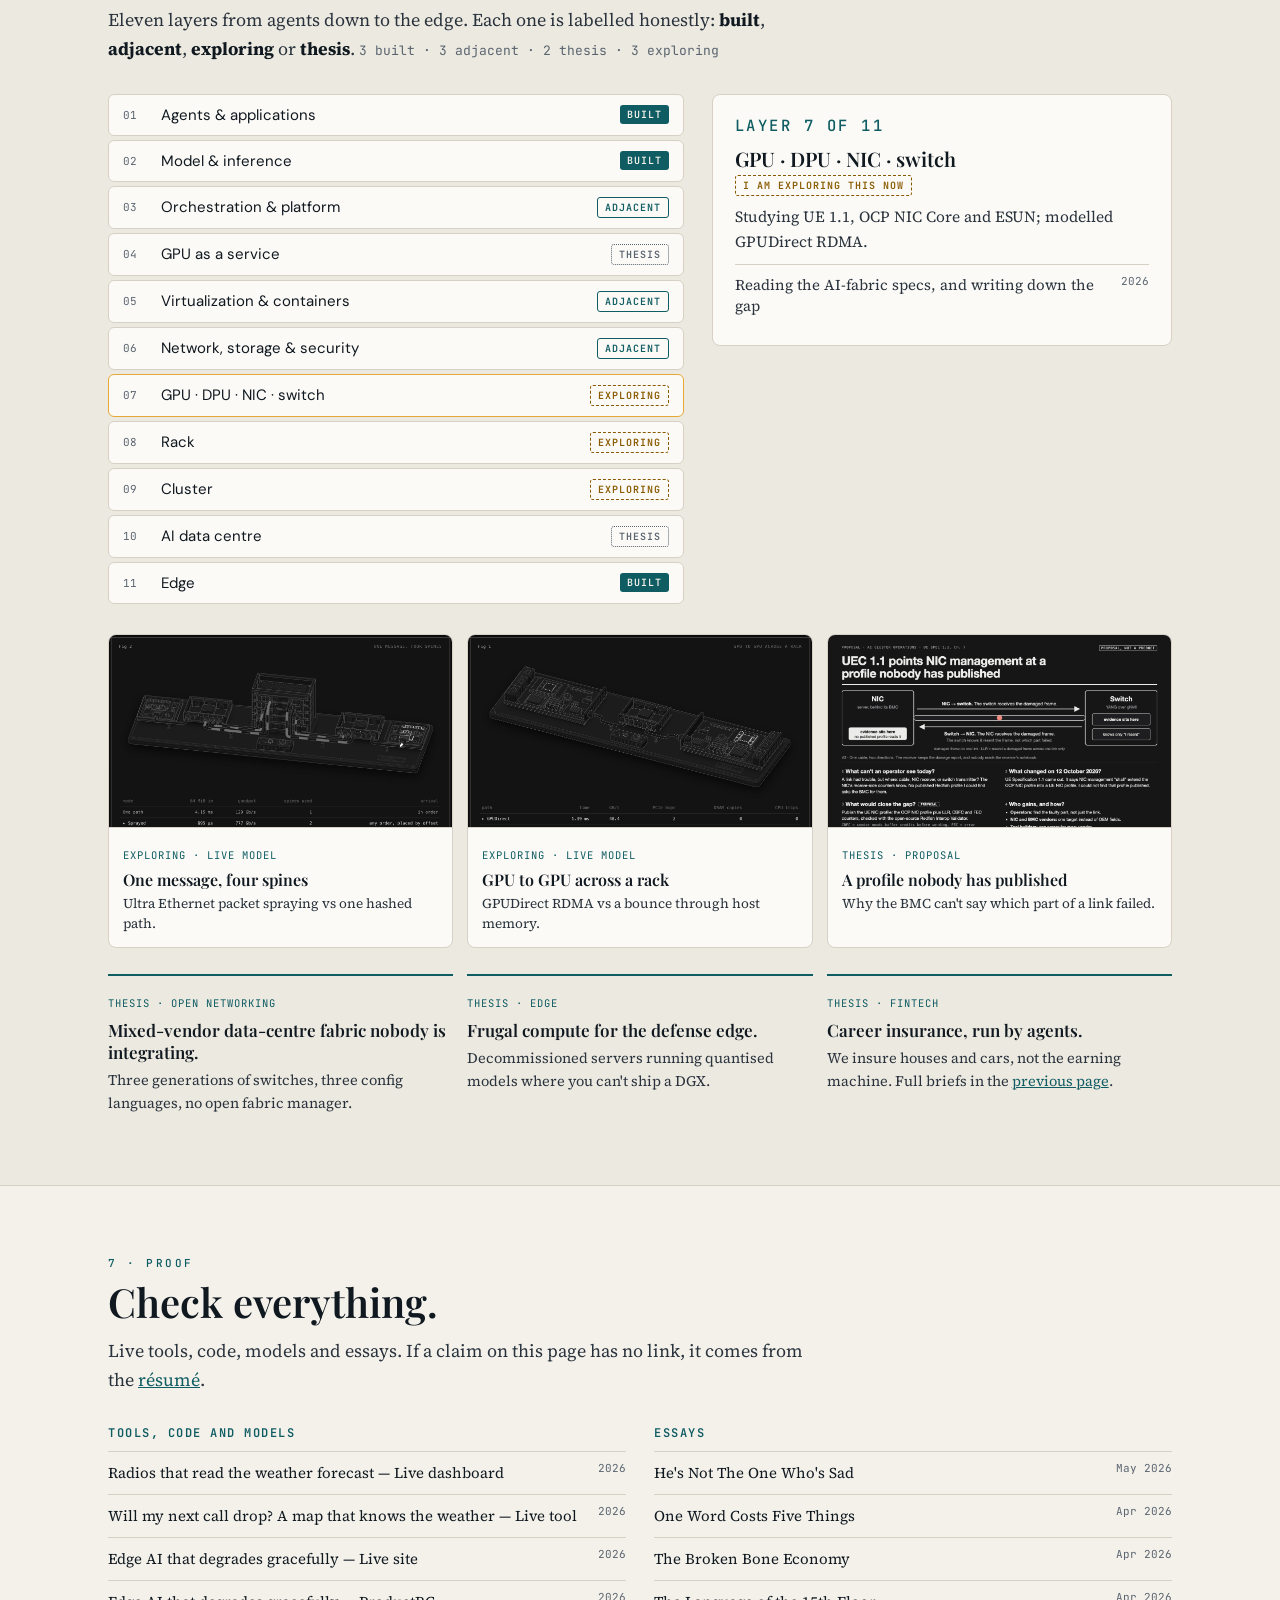
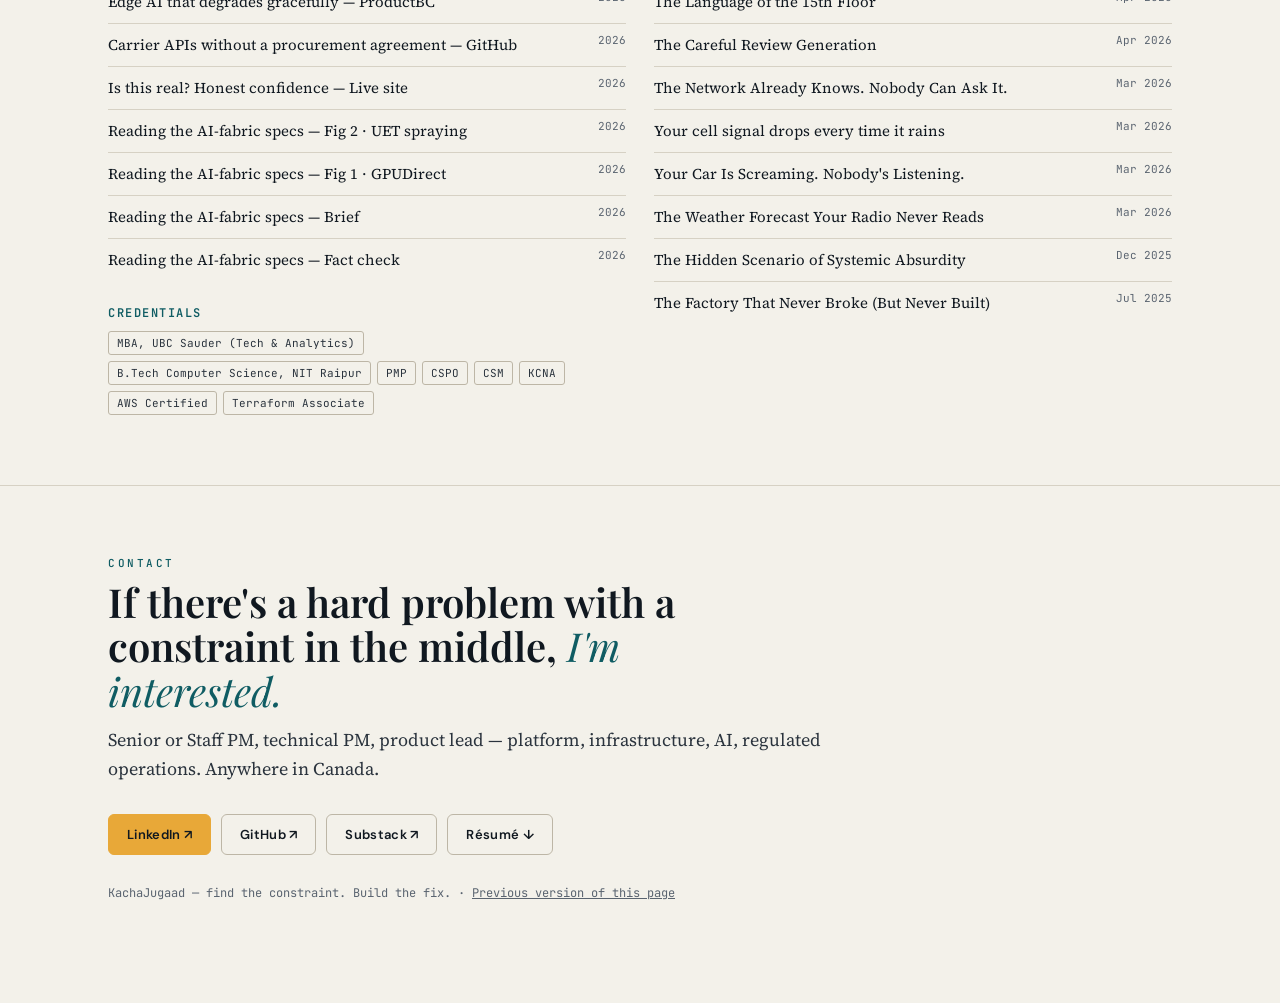
==== commit 6d5eed65: "Adopt Technical Editorial palette with dark mode and theme switch Light default from palette 01 (pap" ====
--- a/index.html
+++ b/index.html
@@ -15,6 +15,8 @@
 <link rel="preconnect" href="https://fonts.googleapis.com"><link rel="preconnect" href="https://fonts.gstatic.com" crossorigin>
 <link href="https://fonts.googleapis.com/css2?family=Playfair+Display:ital,wght@0,400;0,600;0,700;1,400&family=DM+Sans:wght@400;500;600&family=Source+Serif+4:ital,opsz,wght@0,8..60,400;0,8..60,600;1,8..60,400&family=JetBrains+Mono:wght@400;500;600&display=swap" rel="stylesheet">
 <link rel="stylesheet" href="assets/anatomy.css">
+<script>try{var t=localStorage.getItem("theme");if(t)document.documentElement.dataset.theme=t}catch(e){}</script>
+<meta name="theme-color" content="#F3F1EA" media="(prefers-color-scheme: light)"><meta name="theme-color" content="#0B0F1A" media="(prefers-color-scheme: dark)">
 </head>
 <body>
 <nav class="top" aria-label="Sections">
@@ -23,6 +25,7 @@
     <div class="navlinks">
       <a href="#loop">Loop</a><a href="#map">Map</a><a href="#path">Path</a><a href="#cases">Cases</a><a href="#calls">Hard calls</a><a href="#ai">AI factory</a><a href="#proof">Proof</a><a href="#contact">Contact</a>
     </div>
+    <button type="button" class="theme" id="theme">Dark</button>
   </div>
 </nav>
 
@@ -30,7 +33,7 @@
   <div class="wrap">
     <p class="kick">Product builder · Engineer by training · Vancouver, Canada</p>
     <h1>I find the expensive problem hiding in your platform.</h1>
-    <p class="answer">Then I go down the stack — from the operator's shift to the API, the cluster and the edge device — and build the <b>decision layer</b> that was missing. <b>Under a constraint</b>, every time.</p>
+    <p class="answer">Then I go down the stack — from the operator's shift to the API, the cluster and the edge device — and build the <b>decision layer</b> that was missing. <b class="sig">Under a constraint</b>, every time.</p>
     <p class="answer" style="font-size:17px;color:var(--text)">Engineer at Cisco and Mavenir → product owner of a 1M-user platform → MBA → 0-to-1 at Vancouver Airport. Now applying the same loop to <b>AI factories</b>.</p>
     <p class="since">Since 2010 · Open to Senior / Staff PM and product-lead roles · Remote, hybrid or on-site in Canada</p>
     <div class="proofnums" aria-label="Four results, each sourced">
@@ -61,7 +64,7 @@
   <div class="wrap">
     <p class="label">2 · The map</p>
     <h2>Eight layers wide. <i>Deepest where he built it.</i></h2>
-    <p class="lede">Rows are the layers of a technology business. Columns are the five moves. Each dot is one piece of evidence: <b>gold where he built or owned it</b>, outlined where he decided, negotiated or researched it.</p>
+    <p class="lede">Rows are the layers of a technology business. Columns are the five moves. Each dot is one piece of evidence: <b>solid where he built or owned it</b>, outlined where he decided, negotiated or researched it.</p>
     <div id="lens" class="lens" role="group" aria-label="Lens"></div>
     <div class="pane">
       <div style="overflow-x:auto"><table class="grid" id="map-grid"></table>
--- a/assets/anatomy.css
+++ b/assets/anatomy.css
@@ -1,120 +1,140 @@
+/* Palette: 01 Technical Editorial (light, default) · dark derived from 02 · restraint from 03.
+   Two meanings only: --ev (teal/cyan) = evidence, built, hands-on · --sig (amber) = constraint, selection, "you are here".
+   Every text pair passes WCAG AA; teal vs amber stay ΔE > 75 under deutan, protan and tritan simulation. */
 :root{
-  --bg:#1A1410;--bg2:#231E17;--surf:#2C2419;--deep:#0F0D08;
-  --ink:#F3EDE3;--text:#D8CFC2;--muted:#9C9184;--faint:#5E554B;
-  --rule:rgba(184,115,51,.2);--rule2:rgba(184,115,51,.38);
-  --copper:#B87333;--copper-l:#D4956A;--gold:#E8C34A;--gold-dim:rgba(232,195,74,.16);
+  --bg:#F3F1EA;--bg2:#ECE9E0;--panel:#FBFAF6;--deep:#101820;
+  --ink:#101820;--text:#2A333D;--muted:#5A6470;--faint:#A8A396;
+  --rule:#D6D1C4;--rule2:#BDB6A6;
+  --ev:#0F5C63;--ev-soft:rgba(15,92,99,.10);--on-ev:#F3F1EA;
+  --sig:#E8A838;--sig-text:#8A5A00;--sig-soft:rgba(232,168,56,.22);--on-sig:#101820;
+  --navbg:rgba(243,241,234,.92);--core-text:#E8A838;
   --display:"Playfair Display",Georgia,serif;--serif:"Source Serif 4",Georgia,serif;
   --sans:"DM Sans",system-ui,sans-serif;--mono:"JetBrains Mono",ui-monospace,Menlo,monospace;
+  color-scheme:light;
 }
+@media (prefers-color-scheme:dark){:root:not([data-theme="light"]){
+  --bg:#0B0F1A;--bg2:#0F1520;--panel:#131B27;--deep:#05070C;
+  --ink:#F0EEE9;--text:#C9CED6;--muted:#8C96A3;--faint:#4A5462;
+  --rule:#27313F;--rule2:#3A4658;
+  --ev:#5FD4E8;--ev-soft:rgba(95,212,232,.12);--on-ev:#0B0F1A;
+  --sig:#E8A838;--sig-text:#E8A838;--sig-soft:rgba(232,168,56,.16);--on-sig:#101820;
+  --navbg:rgba(11,15,26,.92);color-scheme:dark;}}
+:root[data-theme="dark"]{
+  --bg:#0B0F1A;--bg2:#0F1520;--panel:#131B27;--deep:#05070C;
+  --ink:#F0EEE9;--text:#C9CED6;--muted:#8C96A3;--faint:#4A5462;
+  --rule:#27313F;--rule2:#3A4658;
+  --ev:#5FD4E8;--ev-soft:rgba(95,212,232,.12);--on-ev:#0B0F1A;
+  --sig:#E8A838;--sig-text:#E8A838;--sig-soft:rgba(232,168,56,.16);--on-sig:#101820;
+  --navbg:rgba(11,15,26,.92);color-scheme:dark;}
 *{box-sizing:border-box}
 html{scroll-behavior:smooth}
 @media (prefers-reduced-motion:reduce){html{scroll-behavior:auto}*{transition:none!important;animation:none!important}}
 body{margin:0;background:var(--bg);color:var(--text);font:17px/1.6 var(--serif);-webkit-font-smoothing:antialiased}
-a{color:var(--gold)}
+a{color:var(--sig)}
 .wrap{max-width:1120px;margin:0 auto;padding:0 28px}
 button{font:inherit;color:inherit;background:none;border:0;cursor:pointer}
-:focus-visible{outline:2px solid var(--gold);outline-offset:3px}
+:focus-visible{outline:2px solid var(--sig);outline-offset:3px}
 
 /* nav */
-nav.top{position:sticky;top:0;z-index:50;background:rgba(26,20,16,.94);backdrop-filter:blur(10px);border-bottom:1px solid var(--rule)}
+nav.top{position:sticky;top:0;z-index:50;background:var(--navbg);backdrop-filter:blur(10px);border-bottom:1px solid var(--rule)}
 nav.top .wrap{display:flex;align-items:center;justify-content:space-between;height:52px;gap:16px}
 .brand{display:flex;align-items:center;gap:10px;font:600 14px var(--sans);color:var(--ink);text-decoration:none;white-space:nowrap}
-.brand img{width:28px;height:28px;border-radius:50%;object-fit:cover;border:1px solid var(--copper)}
-.brand em{color:var(--copper);font-style:normal}
+.brand img{width:28px;height:28px;border-radius:50%;object-fit:cover;border:1px solid var(--ev)}
+.brand em{color:var(--ev);font-style:normal}
 .navlinks{display:flex;gap:18px;overflow-x:auto;scrollbar-width:none}
 .navlinks a{font:500 11px var(--mono);letter-spacing:1.4px;text-transform:uppercase;color:var(--muted);text-decoration:none;white-space:nowrap}
-.navlinks a:hover{color:var(--gold)}
+.navlinks a:hover{color:var(--sig)}
 
 /* hero */
 .hero{padding:72px 0 40px}
-.kick{font:500 11px var(--mono);letter-spacing:2.5px;text-transform:uppercase;color:var(--copper-l);margin:0 0 18px}
-.hero h1{font:700 clamp(38px,6vw,68px)/1.03 var(--display);color:var(--gold);letter-spacing:-.01em;margin:0 0 22px;max-width:15ch}
+.kick{font:500 11px var(--mono);letter-spacing:2.5px;text-transform:uppercase;color:var(--ev);margin:0 0 18px}
+.hero h1{font:700 clamp(38px,6vw,68px)/1.03 var(--display);color:var(--sig);letter-spacing:-.01em;margin:0 0 22px;max-width:15ch}
 .hero .answer{font-size:clamp(18px,2.2vw,22px);line-height:1.5;color:var(--ink);max-width:36em;margin:0 0 12px}
-.hero .answer b{color:var(--gold);font-weight:600}
+.hero .answer b{color:var(--sig);font-weight:600}
 .hero .since{font:500 12px var(--mono);letter-spacing:1px;color:var(--muted);margin:0 0 28px}
 .proofnums{display:grid;grid-template-columns:repeat(4,1fr);border:1px solid var(--rule);border-radius:8px;overflow:hidden;background:var(--bg2);max-width:860px}
 .proofnums div{padding:18px 16px;border-right:1px solid var(--rule)}
 .proofnums div:last-child{border-right:0}
-.proofnums b{display:block;font:700 30px/1 var(--display);color:var(--gold)}
+.proofnums b{display:block;font:700 30px/1 var(--display);color:var(--sig)}
 .proofnums span{display:block;font:12.5px/1.4 var(--sans);color:var(--text);margin-top:8px}
 .proofnums i{display:block;font:normal 10px var(--mono);letter-spacing:.6px;color:var(--muted);margin-top:4px;text-transform:uppercase}
 .ctas{display:flex;flex-wrap:wrap;gap:10px;margin-top:26px}
-.btn{display:inline-block;font:600 13px var(--sans);letter-spacing:.3px;padding:11px 18px;border-radius:6px;text-decoration:none;border:1px solid var(--copper);color:var(--ink)}
-.btn.primary{background:var(--gold);border-color:var(--gold);color:#1A1410}
-.btn:hover{border-color:var(--gold)}
+.btn{display:inline-block;font:600 13px var(--sans);letter-spacing:.3px;padding:11px 18px;border-radius:6px;text-decoration:none;border:1px solid var(--ev);color:var(--ink)}
+.btn.primary{background:var(--sig);border-color:var(--sig);color:var(--on-sig)}
+.btn:hover{border-color:var(--sig)}
 
 /* sections */
 section.sec{padding:70px 0;border-top:1px solid var(--rule)}
 section.sec.alt{background:var(--bg2)}
-.label{font:500 11px var(--mono);letter-spacing:2.5px;text-transform:uppercase;color:var(--copper-l);margin:0 0 10px}
+.label{font:500 11px var(--mono);letter-spacing:2.5px;text-transform:uppercase;color:var(--ev);margin:0 0 10px}
 h2{font:600 clamp(28px,3.6vw,40px)/1.12 var(--display);color:var(--ink);margin:0 0 12px;max-width:24ch}
-h2 i{color:var(--copper-l);font-weight:400}
+h2 i{color:var(--ev);font-weight:400}
 .lede{font-size:18px;max-width:40em;margin:0 0 30px;color:var(--text)}
 .lede b{color:var(--ink)}
 
 /* two-pane layout: visual + panel */
 .pane{display:grid;grid-template-columns:minmax(0,1.25fr) minmax(0,1fr);gap:28px;align-items:start}
 .panel{background:var(--bg);border:1px solid var(--rule);border-radius:8px;padding:20px 22px;min-height:220px}
-.sec.alt .panel{background:var(--bg)}
+.sec.alt .panel{background:var(--panel)}
 .panel h3{font:600 20px/1.25 var(--display);color:var(--ink);margin:0 0 6px}
 .panel .sub{font:12px var(--mono);letter-spacing:.5px;color:var(--muted);margin:0 0 12px}
 .panel p{margin:0 0 10px;font-size:15.5px}
 .unitlist{list-style:none;margin:8px 0 0;padding:0}
 .unitlist li{border-top:1px solid var(--rule);}
 .unitlist button{display:flex;justify-content:space-between;gap:12px;width:100%;text-align:left;padding:9px 0;font:15px/1.4 var(--serif);color:var(--text)}
-.unitlist button:hover{color:var(--gold)}
+.unitlist button:hover{color:var(--sig)}
 .unitlist .meta{font:11px var(--mono);color:var(--muted);white-space:nowrap}
 svg text{font-family:var(--sans)}
 
 /* loop */
-.loopsvg .node circle{fill:var(--bg2);stroke:var(--copper);stroke-width:1.5;transition:fill .2s,stroke .2s}
+.loopsvg .node circle{fill:var(--bg2);stroke:var(--ev);stroke-width:1.5;transition:fill .2s,stroke .2s}
 .loopsvg .node text.n{font:700 13px var(--sans);fill:var(--ink)}
 .loopsvg .node text.c{font:12px var(--mono);fill:var(--muted)}
 .loopsvg .node{cursor:pointer}
-.loopsvg .node:hover circle,.loopsvg .node.on circle{fill:var(--gold-dim);stroke:var(--gold)}
-.loopsvg .node.on text.n{fill:var(--gold)}
-.loopsvg .arc{fill:none;stroke:var(--copper);stroke-width:1.3;opacity:.7}
-.loopsvg .core circle{fill:var(--deep);stroke:var(--gold);stroke-width:1.5}
-.loopsvg .core text{fill:var(--gold);font:700 14px var(--sans);letter-spacing:1.5px}
+.loopsvg .node:hover circle,.loopsvg .node.on circle{fill:var(--sig-soft);stroke:var(--sig)}
+.loopsvg .node.on text.n{fill:var(--sig)}
+.loopsvg .arc{fill:none;stroke:var(--ev);stroke-width:1.3;opacity:.7}
+.loopsvg .core circle{fill:var(--deep);stroke:var(--sig);stroke-width:1.5}
+.loopsvg .core text{fill:var(--sig);font:700 14px var(--sans);letter-spacing:1.5px}
 .loopsvg .core text.s{fill:var(--muted);font:12px var(--serif);letter-spacing:0}
 .loopsvg .spoke{stroke:var(--rule2);stroke-dasharray:3 4}
 
 /* map */
 .lens{display:flex;flex-wrap:wrap;gap:6px;margin:0 0 16px}
 .lens button{font:500 11px var(--mono);letter-spacing:1.2px;text-transform:uppercase;padding:7px 11px;border:1px solid var(--rule2);border-radius:20px;color:var(--muted)}
-.lens button[aria-pressed="true"]{border-color:var(--gold);color:var(--gold);background:var(--gold-dim)}
+.lens button[aria-pressed="true"]{border-color:var(--sig);color:var(--sig);background:var(--sig-soft)}
 .grid{width:100%;border-collapse:separate;border-spacing:0}
-.grid th{font:500 10.5px var(--mono);letter-spacing:1.2px;text-transform:uppercase;color:var(--copper-l);padding:6px 4px;text-align:center}
+.grid th{font:500 10.5px var(--mono);letter-spacing:1.2px;text-transform:uppercase;color:var(--ev);padding:6px 4px;text-align:center}
 .grid th.row{text-align:left;font:600 13.5px var(--sans);letter-spacing:0;text-transform:none;color:var(--ink);padding-right:10px;white-space:nowrap}
 .grid td{border:1px solid var(--rule);height:46px;text-align:center;padding:0}
 .grid td button{width:100%;height:46px;display:flex;align-items:center;justify-content:center;gap:4px;flex-wrap:wrap}
-.grid td button:hover,.grid td button.on{background:var(--gold-dim)}
+.grid td button:hover,.grid td button.on{background:var(--sig-soft)}
 .dot{width:9px;height:9px;border-radius:50%;display:inline-block}
-.dot.h{background:var(--gold)}
-.dot.r{border:1.5px solid var(--copper-l)}
+.dot.h{background:var(--sig)}
+.dot.r{border:1.5px solid var(--ev)}
 .grid tr.dim th,.grid tr.dim td{opacity:.22}
 .grid .breadth{font:11px var(--mono);color:var(--muted);padding-left:10px;white-space:nowrap}
 .legend{display:flex;flex-wrap:wrap;gap:16px;font:12px var(--sans);color:var(--muted);margin-top:12px}
 .legend span{display:inline-flex;align-items:center;gap:6px}
 
 /* path */
-.pathsvg .band rect{fill:var(--surf);stroke:var(--rule2)}
+.pathsvg .band rect{fill:var(--panel);stroke:var(--rule2)}
 .pathsvg .band text{font:10.5px var(--sans);fill:var(--text)}
-.pathsvg .lane text{font:600 11px var(--mono);fill:var(--copper-l);letter-spacing:1px}
+.pathsvg .lane text{font:600 11px var(--mono);fill:var(--ev);letter-spacing:1px}
 .pathsvg .lane line{stroke:var(--rule)}
-.pathsvg .mark{fill:var(--copper);cursor:pointer}
-.pathsvg .mark.lit{fill:var(--gold)}
+.pathsvg .mark{fill:var(--ev);cursor:pointer}
+.pathsvg .mark.lit{fill:var(--sig)}
 .pathsvg .mark.future{fill:var(--faint)}
 .pathsvg .axis text{font:11px var(--mono);fill:var(--muted)}
-.pathsvg .cursor{stroke:var(--gold);stroke-width:1.5}
+.pathsvg .cursor{stroke:var(--sig);stroke-width:1.5}
 .pathsvg .yr{cursor:pointer}
 .years{display:flex;flex-wrap:wrap;gap:4px;margin:12px 0 0}
 .years button{font:12px var(--mono);padding:5px 8px;border:1px solid var(--rule2);border-radius:4px;color:var(--muted)}
-.years button[aria-pressed="true"]{color:#1A1410;background:var(--gold);border-color:var(--gold)}
+.years button[aria-pressed="true"]{color:var(--on-sig);background:var(--sig);border-color:var(--sig)}
 .pathpanel .unitlist{columns:2;column-gap:28px}.pathpanel .unitlist li{break-inside:avoid}
 .chain{display:flex;flex-wrap:wrap;gap:6px;align-items:center;margin:0 0 22px;font:13px var(--sans);color:var(--text)}
 .chain span{padding:5px 10px;border:1px solid var(--rule2);border-radius:4px}
-.chain span.on{border-color:var(--gold);color:var(--gold)}
+.chain span.on{border-color:var(--sig);color:var(--sig)}
 .chain em{color:var(--faint);font-style:normal}
 
 /* cases */
@@ -122,24 +142,24 @@
 .rail{display:flex;flex-direction:column;gap:2px;max-height:620px;overflow:auto}
 .rail button{text-align:left;padding:10px 12px;border-left:2px solid var(--rule);font:14px/1.35 var(--serif);color:var(--text)}
 .rail button small{display:block;font:10.5px var(--mono);color:var(--muted);letter-spacing:.5px;margin-top:2px;text-transform:uppercase}
-.rail button[aria-selected="true"]{border-left-color:var(--gold);color:var(--ink);background:var(--bg2)}
+.rail button[aria-selected="true"]{border-left-color:var(--sig);color:var(--ink);background:var(--bg2)}
 .case{background:var(--bg2);border:1px solid var(--rule);border-radius:8px;padding:24px 26px}
 .case h3{font:600 24px/1.2 var(--display);color:var(--ink);margin:0 0 4px}
 .case .org{font:11.5px var(--mono);letter-spacing:.8px;color:var(--muted);text-transform:uppercase;margin:0 0 18px}
 .steps{display:grid;grid-template-columns:130px 1fr;gap:0;border-top:1px solid var(--rule)}
-.steps dt{font:600 11px var(--mono);letter-spacing:1.2px;text-transform:uppercase;color:var(--copper-l);padding:11px 0;border-bottom:1px solid var(--rule)}
+.steps dt{font:600 11px var(--mono);letter-spacing:1.2px;text-transform:uppercase;color:var(--ev);padding:11px 0;border-bottom:1px solid var(--rule)}
 .steps dd{margin:0;padding:10px 0;border-bottom:1px solid var(--rule);font-size:15.5px;color:var(--text)}
 .steps dd.k{color:var(--ink)}
 .metrics{display:flex;flex-wrap:wrap;gap:8px;margin:16px 0 0}
 .metric{border:1px solid var(--rule2);border-radius:6px;padding:8px 11px;background:var(--bg)}
-.metric b{font:700 18px var(--display);color:var(--gold);margin-right:6px}
+.metric b{font:700 18px var(--display);color:var(--sig);margin-right:6px}
 .metric span{font:13px var(--sans);color:var(--text)}
 .conf{font:600 9.5px var(--mono);letter-spacing:.8px;text-transform:uppercase;padding:2px 5px;border-radius:3px;margin-left:6px;vertical-align:2px;border:1px solid var(--faint);color:var(--muted)}
-.conf.R,.conf.P{border-color:var(--copper);color:var(--copper-l)}
+.conf.R,.conf.P{border-color:var(--ev);color:var(--ev)}
 .conf.S{border-style:dashed}
 .proofs{display:flex;flex-wrap:wrap;gap:8px;margin-top:16px}
-.proofs a{font:600 12px var(--sans);padding:7px 11px;border:1px solid var(--copper);border-radius:5px;text-decoration:none;color:var(--ink)}
-.proofs a:hover{border-color:var(--gold);color:var(--gold)}
+.proofs a{font:600 12px var(--sans);padding:7px 11px;border:1px solid var(--ev);border-radius:5px;text-decoration:none;color:var(--ink)}
+.proofs a:hover{border-color:var(--sig);color:var(--sig)}
 .note{font:13px var(--sans);color:var(--muted);margin-top:12px;border-left:2px solid var(--faint);padding-left:10px}
 .tags{display:flex;flex-wrap:wrap;gap:6px;margin-top:12px}
 .tags span{font:10.5px var(--mono);letter-spacing:.6px;text-transform:uppercase;color:var(--muted);border:1px solid var(--rule);padding:3px 7px;border-radius:3px}
@@ -147,43 +167,43 @@
 /* hard calls */
 .calls{display:grid;grid-template-columns:repeat(3,1fr);gap:14px}
 .call{background:var(--bg);border:1px solid var(--rule);border-radius:8px;padding:18px 18px 16px;display:flex;flex-direction:column}
-.call .k{font:600 10px var(--mono);letter-spacing:1.3px;text-transform:uppercase;color:var(--copper-l);margin:10px 0 2px}
+.call .k{font:600 10px var(--mono);letter-spacing:1.3px;text-transform:uppercase;color:var(--ev);margin:10px 0 2px}
 .call .k:first-child{margin-top:0}
 .call p{margin:0;font-size:14.5px;line-height:1.5}
 .call p.callp{color:var(--ink);font-weight:600}
-.call button{margin-top:14px;align-self:flex-start;font:600 12px var(--sans);color:var(--gold)}
+.call button{margin-top:14px;align-self:flex-start;font:600 12px var(--sans);color:var(--sig)}
 
 /* AI stack */
 .stack{display:flex;flex-direction:column;gap:4px}
 .stack button{display:grid;grid-template-columns:28px 1fr auto;align-items:center;gap:10px;padding:10px 14px;border:1px solid var(--rule);border-radius:6px;background:var(--bg);text-align:left;font:15px var(--sans);color:var(--ink)}
-.stack button:hover,.stack button.on{border-color:var(--gold)}
+.stack button:hover,.stack button.on{border-color:var(--sig)}
 .stack .n{font:11px var(--mono);color:var(--muted)}
 .st{font:600 10px var(--mono);letter-spacing:1px;text-transform:uppercase;padding:3px 7px;border-radius:3px;white-space:nowrap}
-.st.built{background:var(--gold);color:#1A1410}
-.st.adjacent{border:1px solid var(--copper-l);color:var(--copper-l)}
-.st.exploring{border:1px dashed var(--copper-l);color:var(--copper-l)}
+.st.built{background:var(--sig);color:var(--on-sig)}
+.st.adjacent{border:1px solid var(--ev);color:var(--ev)}
+.st.exploring{border:1px dashed var(--ev);color:var(--ev)}
 .st.thesis{border:1px dotted var(--muted);color:var(--muted)}
 .figs{display:grid;grid-template-columns:repeat(3,1fr);gap:14px;margin-top:30px}
 .fig{display:block;background:var(--bg);border:1px solid var(--rule);border-radius:8px;overflow:hidden;text-decoration:none;color:var(--text)}
-.fig:hover{border-color:var(--gold)}
+.fig:hover{border-color:var(--sig)}
 .fig img{display:block;width:100%;aspect-ratio:16/9;object-fit:cover;object-position:top;border-bottom:1px solid var(--rule)}
 .fig div{padding:12px 14px}
 .fig b{display:block;font:600 16px var(--display);color:var(--ink);margin:2px 0 4px}
-.fig small{font:10.5px var(--mono);letter-spacing:1px;color:var(--copper-l);text-transform:uppercase}
+.fig small{font:10.5px var(--mono);letter-spacing:1px;color:var(--ev);text-transform:uppercase}
 .fig p{margin:0;font-size:13.5px;line-height:1.5}
 .next3{display:grid;grid-template-columns:repeat(3,1fr);gap:14px;margin-top:26px}
-.next3 div{border-top:2px solid var(--copper);padding-top:12px}
-.next3 small{font:10.5px var(--mono);letter-spacing:1px;color:var(--copper-l);text-transform:uppercase}
+.next3 div{border-top:2px solid var(--ev);padding-top:12px}
+.next3 small{font:10.5px var(--mono);letter-spacing:1px;color:var(--ev);text-transform:uppercase}
 .next3 b{display:block;font:600 17px/1.3 var(--display);color:var(--ink);margin:4px 0 6px}
 .next3 p{margin:0;font-size:14.5px}
 
 /* proof shelf */
 .shelf{display:grid;grid-template-columns:1fr 1fr;gap:28px}
-.shelf h3{font:600 12px var(--mono);letter-spacing:1.5px;text-transform:uppercase;color:var(--copper-l);margin:0 0 10px}
+.shelf h3{font:600 12px var(--mono);letter-spacing:1.5px;text-transform:uppercase;color:var(--ev);margin:0 0 10px}
 .shelf ul{list-style:none;margin:0;padding:0}
 .shelf li{border-top:1px solid var(--rule);padding:9px 0;display:flex;justify-content:space-between;gap:12px;font-size:15px}
 .shelf li a{color:var(--ink);text-decoration:none}
-.shelf li a:hover{color:var(--gold)}
+.shelf li a:hover{color:var(--sig)}
 .shelf li span{font:11px var(--mono);color:var(--muted);white-space:nowrap}
 .creds{display:flex;flex-wrap:wrap;gap:6px;margin-top:8px}
 .creds span{font:11px var(--mono);border:1px solid var(--rule2);padding:4px 8px;border-radius:3px;color:var(--text)}
@@ -197,7 +217,7 @@
   .calls,.figs,.next3{grid-template-columns:1fr}
   .rail{flex-direction:row;overflow-x:auto;max-height:none}
   .rail button{min-width:200px;border-left:0;border-bottom:2px solid var(--rule)}
-  .rail button[aria-selected="true"]{border-bottom-color:var(--gold)}
+  .rail button[aria-selected="true"]{border-bottom-color:var(--sig)}
   .proofnums{grid-template-columns:1fr 1fr}
   .proofnums div:nth-child(2){border-right:0}
   .proofnums div:nth-child(-n+2){border-bottom:1px solid var(--rule)}
@@ -210,3 +230,51 @@
   .steps dt{border-bottom:0;padding-bottom:0}
   .navlinks{display:none}
 }
+
+/* semantic overrides: evidence = teal/cyan, constraint & selection = amber */
+a{color:var(--ev)}
+.hero h1{color:var(--ink)}
+.hero .answer b{color:var(--ev)}
+.hero .answer b.sig{color:var(--sig-text)}
+.proofnums b,.metric b{color:var(--ev)}
+.navlinks a:hover,.unitlist button:hover,.shelf li a:hover{color:var(--ev)}
+.dot.h{background:var(--ev)}
+.dot.r{border-color:var(--ev);opacity:.85}
+.chain span.on{border-color:var(--ev);color:var(--ev);background:var(--ev-soft)}
+.pathsvg .mark{fill:var(--faint)}
+.pathsvg .mark.lit{fill:var(--ev)}
+.pathsvg .mark.future{fill:var(--rule)}
+.pathsvg .cursor{stroke:var(--sig)}
+.st.built{background:var(--ev);color:var(--on-ev)}
+.st.adjacent{border:1px solid var(--ev);color:var(--ev)}
+.st.exploring{border:1px dashed var(--sig-text);color:var(--sig-text)}
+.st.thesis{border:1px dotted var(--muted);color:var(--muted)}
+.loopsvg .arc{stroke:var(--muted)}
+.loopsvg .node circle{fill:var(--panel);stroke:var(--ev)}
+.loopsvg .node:hover circle,.loopsvg .node.on circle{fill:var(--sig-soft);stroke:var(--sig)}
+.loopsvg .node.on text.n{fill:var(--ink)}
+.loopsvg .core circle{fill:var(--deep);stroke:var(--sig);stroke-width:2}
+.loopsvg .core text{fill:var(--sig)}
+.loopsvg .core text.s{fill:#C9CED6}
+.loopsvg .arrowhead{fill:var(--muted)}
+.loopsvg .learn{fill:var(--muted);font-style:italic}
+.label,.kick,.steps dt,.call .k,.next3 small,.fig small,.shelf h3,.grid th{color:var(--ev)}
+.grid th.row{color:var(--ink)}
+.conf.R,.conf.P{border-color:var(--ev);color:var(--ev)}
+.btn{border-color:var(--rule2)}
+.btn.primary{background:var(--sig);border-color:var(--sig);color:var(--on-sig)}
+.proofs a{border-color:var(--rule2)}
+.proofs a:hover,.fig:hover,.stack button:hover,.stack button.on,.fcard:hover{border-color:var(--sig)}
+.rail button[aria-selected="true"]{border-left-color:var(--sig);background:var(--panel)}
+.next3 div{border-top-color:var(--ev)}
+.brand img{border-color:var(--ev)}
+.brand em{color:var(--sig-text)}
+.call button{color:var(--ev)}
+.call p.callp{color:var(--ink)}
+section.sec.alt{background:var(--bg2)}
+.case{background:var(--panel)}
+.call,.panel,.stack button,.fig{background:var(--panel)}
+.theme{font:500 11px var(--mono);letter-spacing:1px;text-transform:uppercase;color:var(--muted);border:1px solid var(--rule2);border-radius:14px;padding:5px 10px;white-space:nowrap}
+.theme:hover{color:var(--ink);border-color:var(--ev)}
+@media (max-width:900px){.rail button[aria-selected="true"]{border-bottom-color:var(--sig)}}
+.pathsvg .gridline{stroke:var(--rule)}
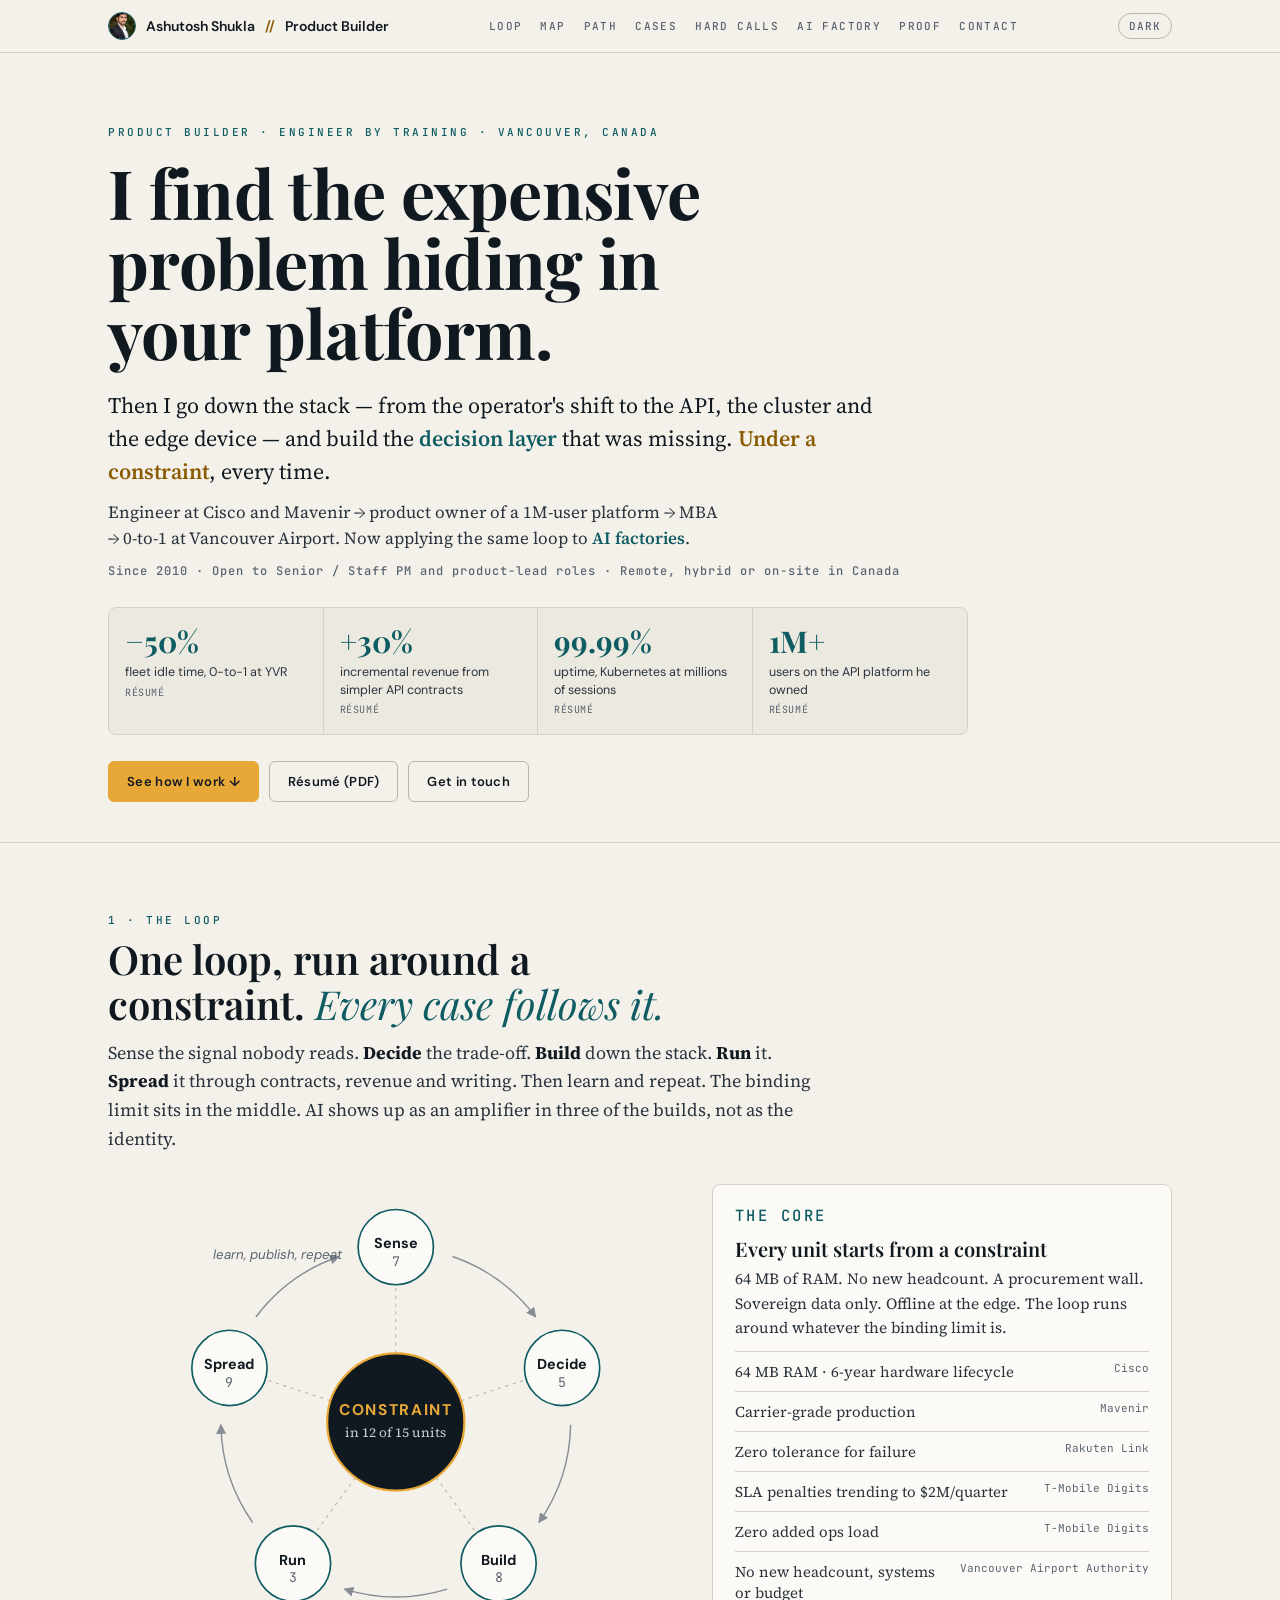
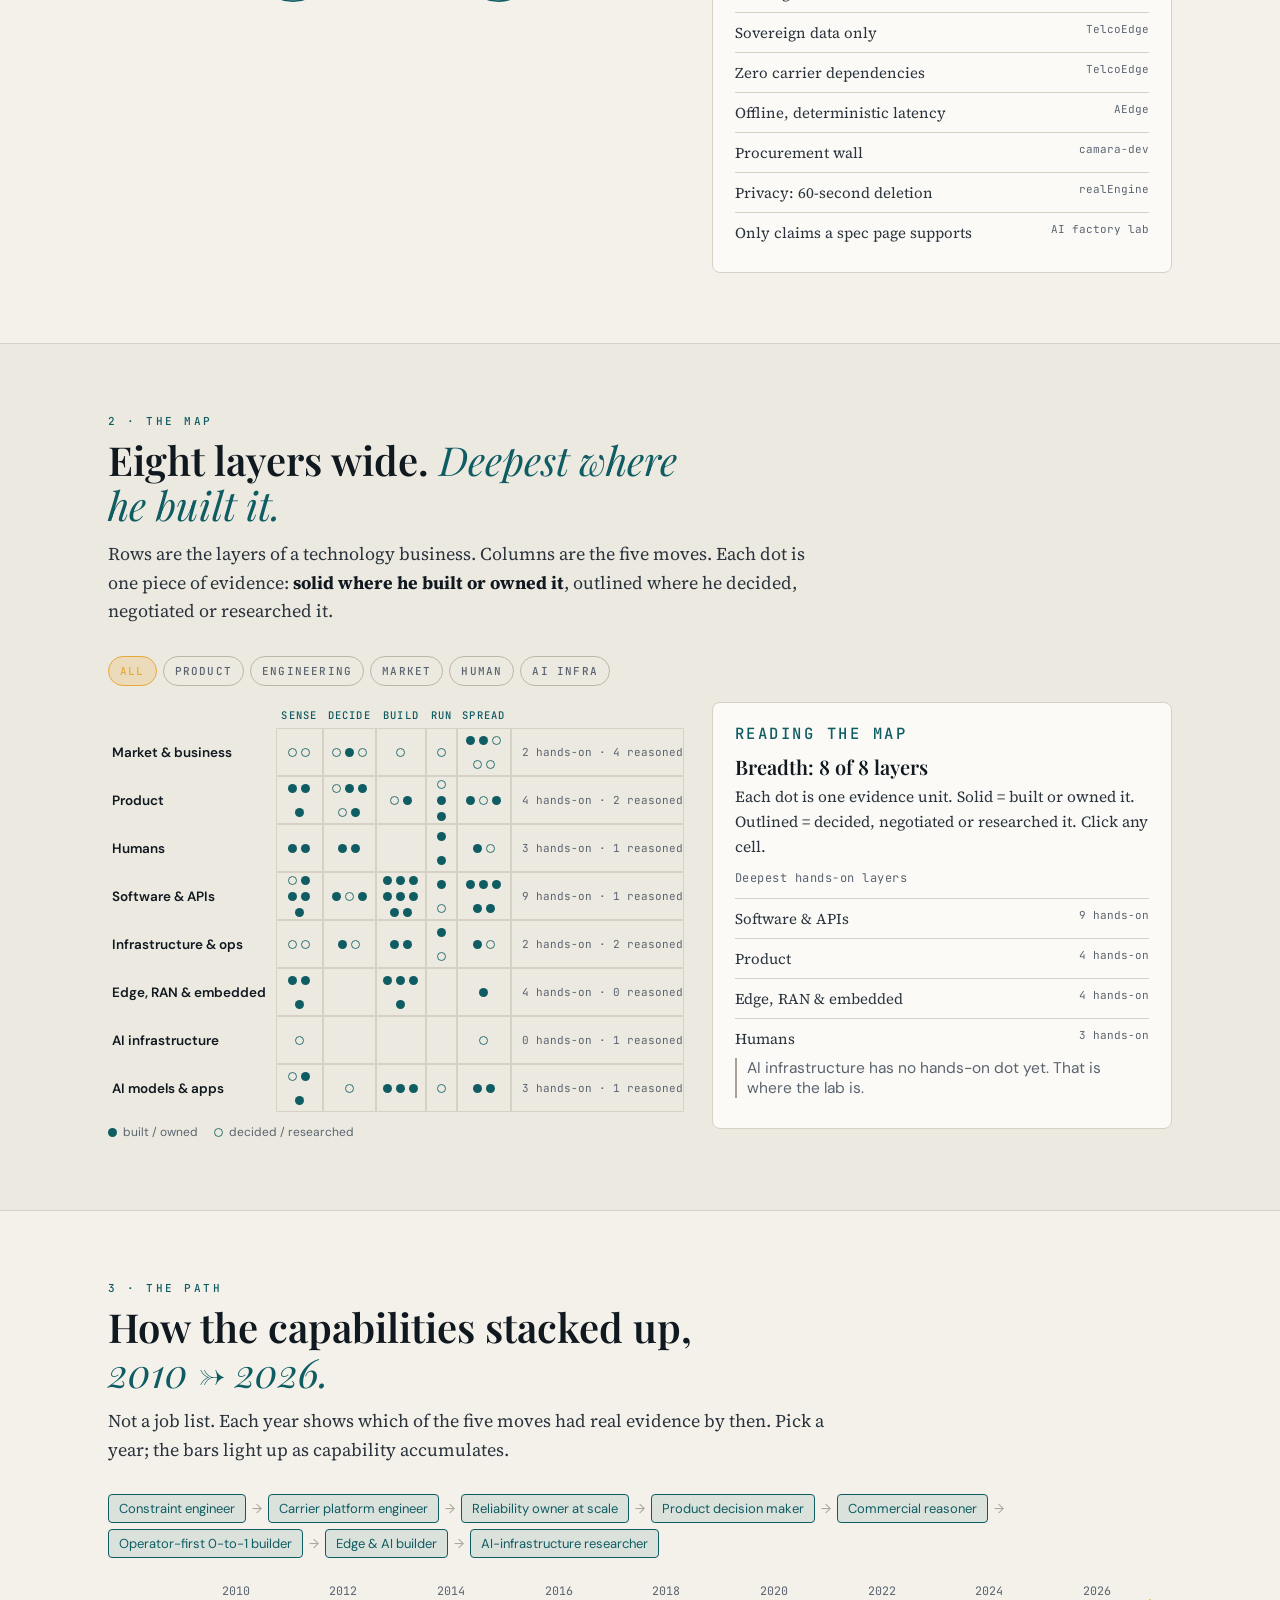
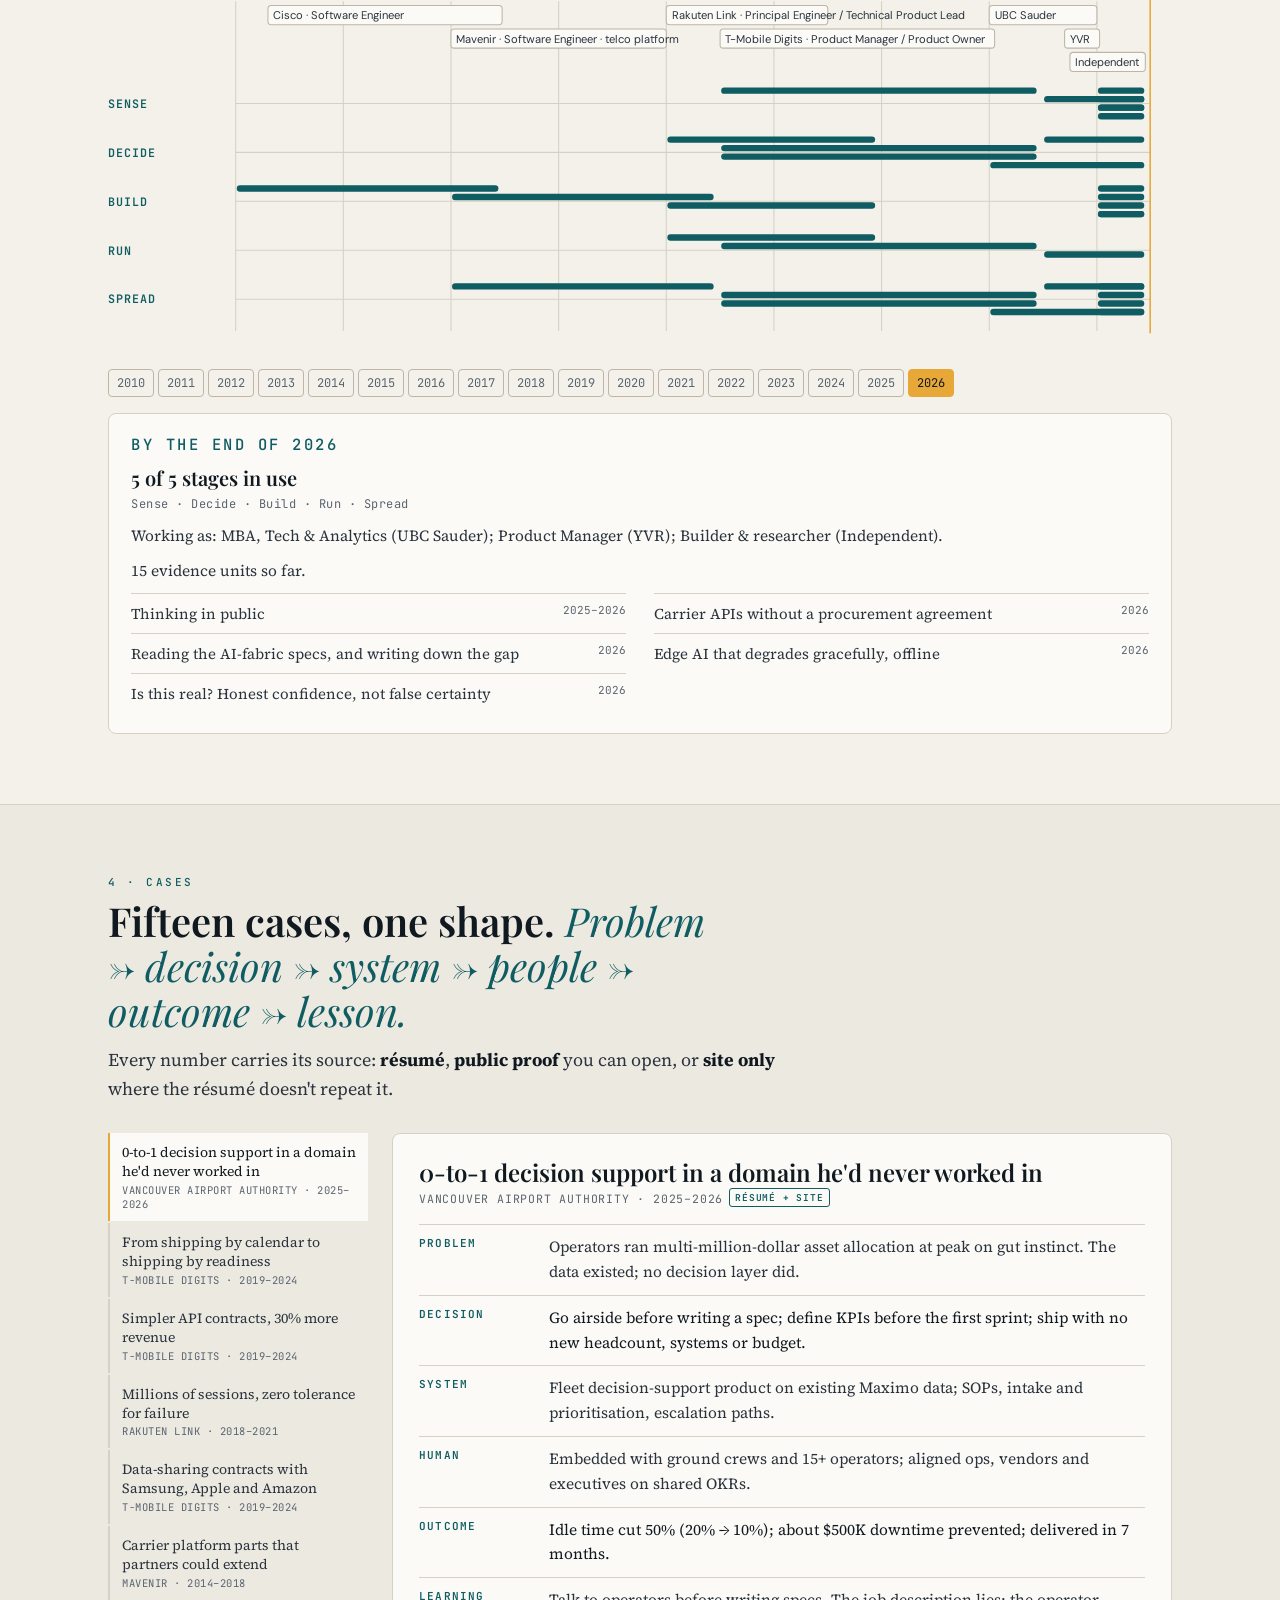
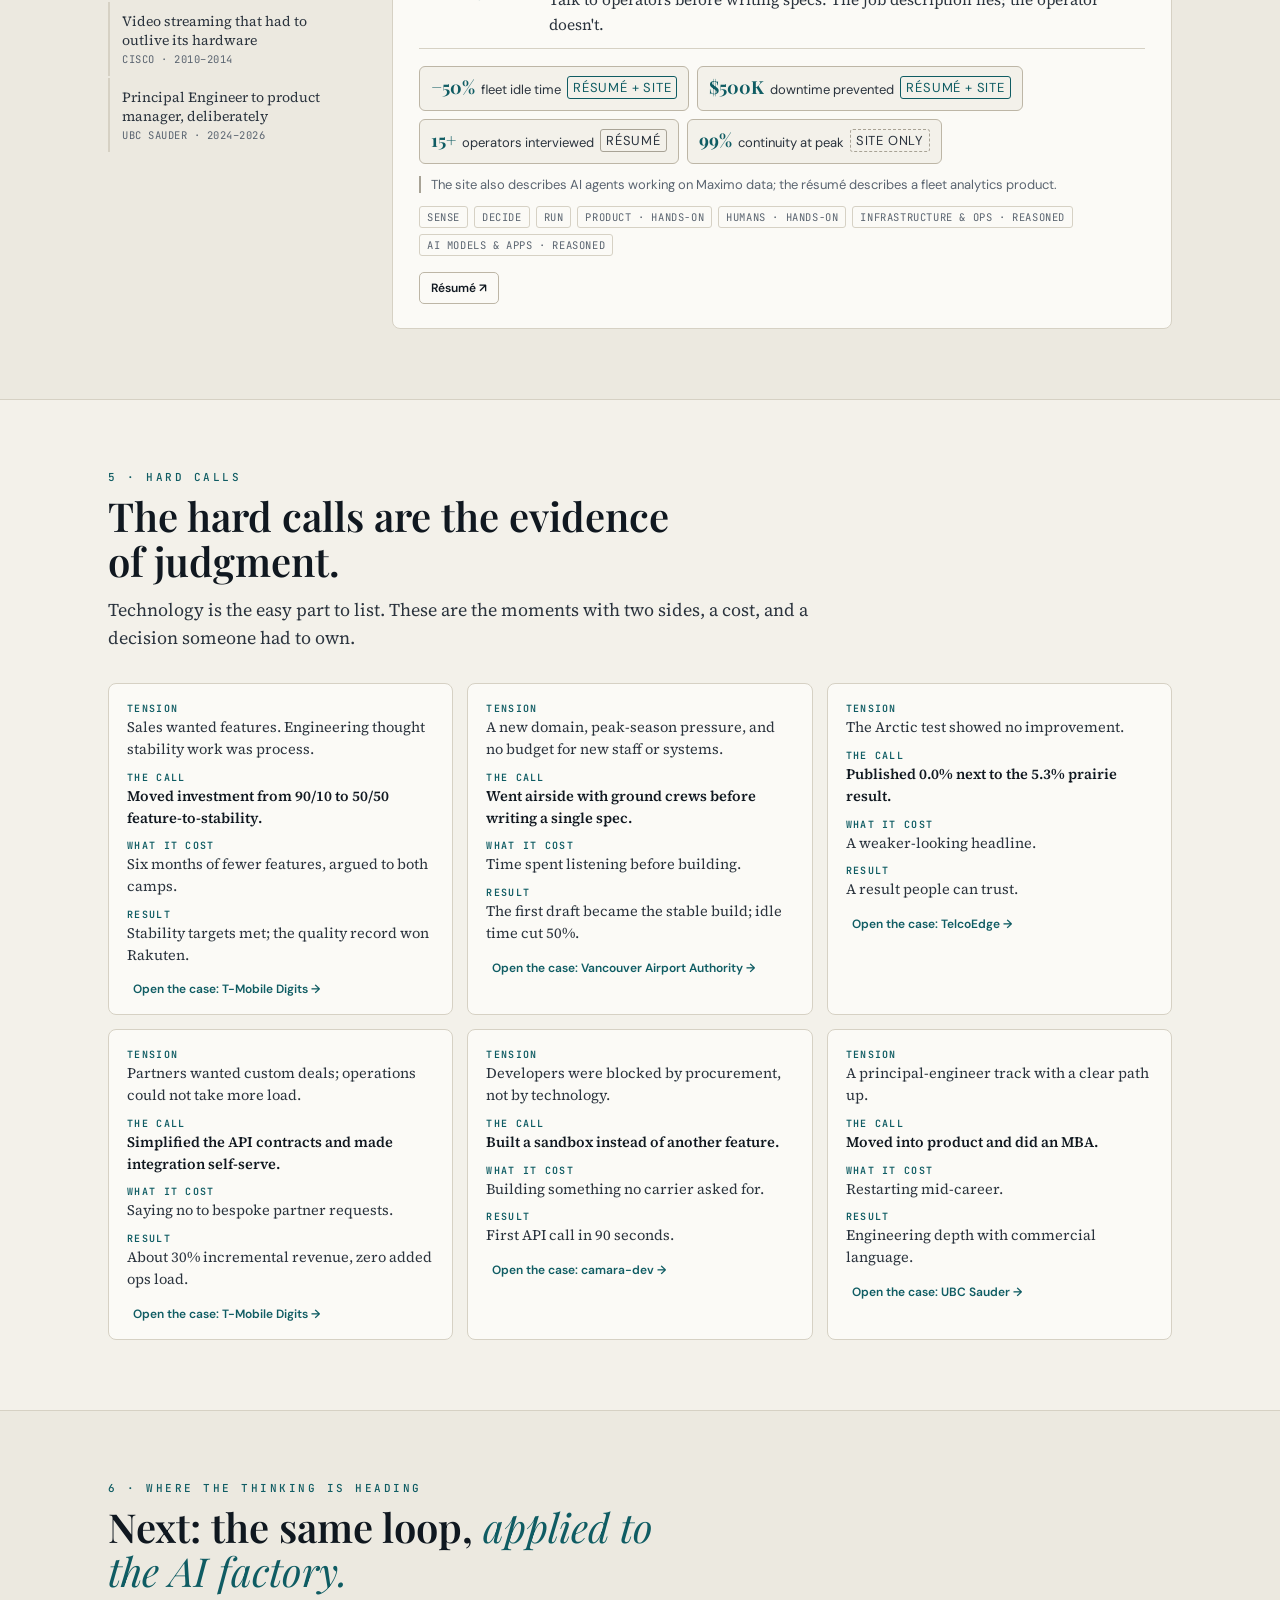
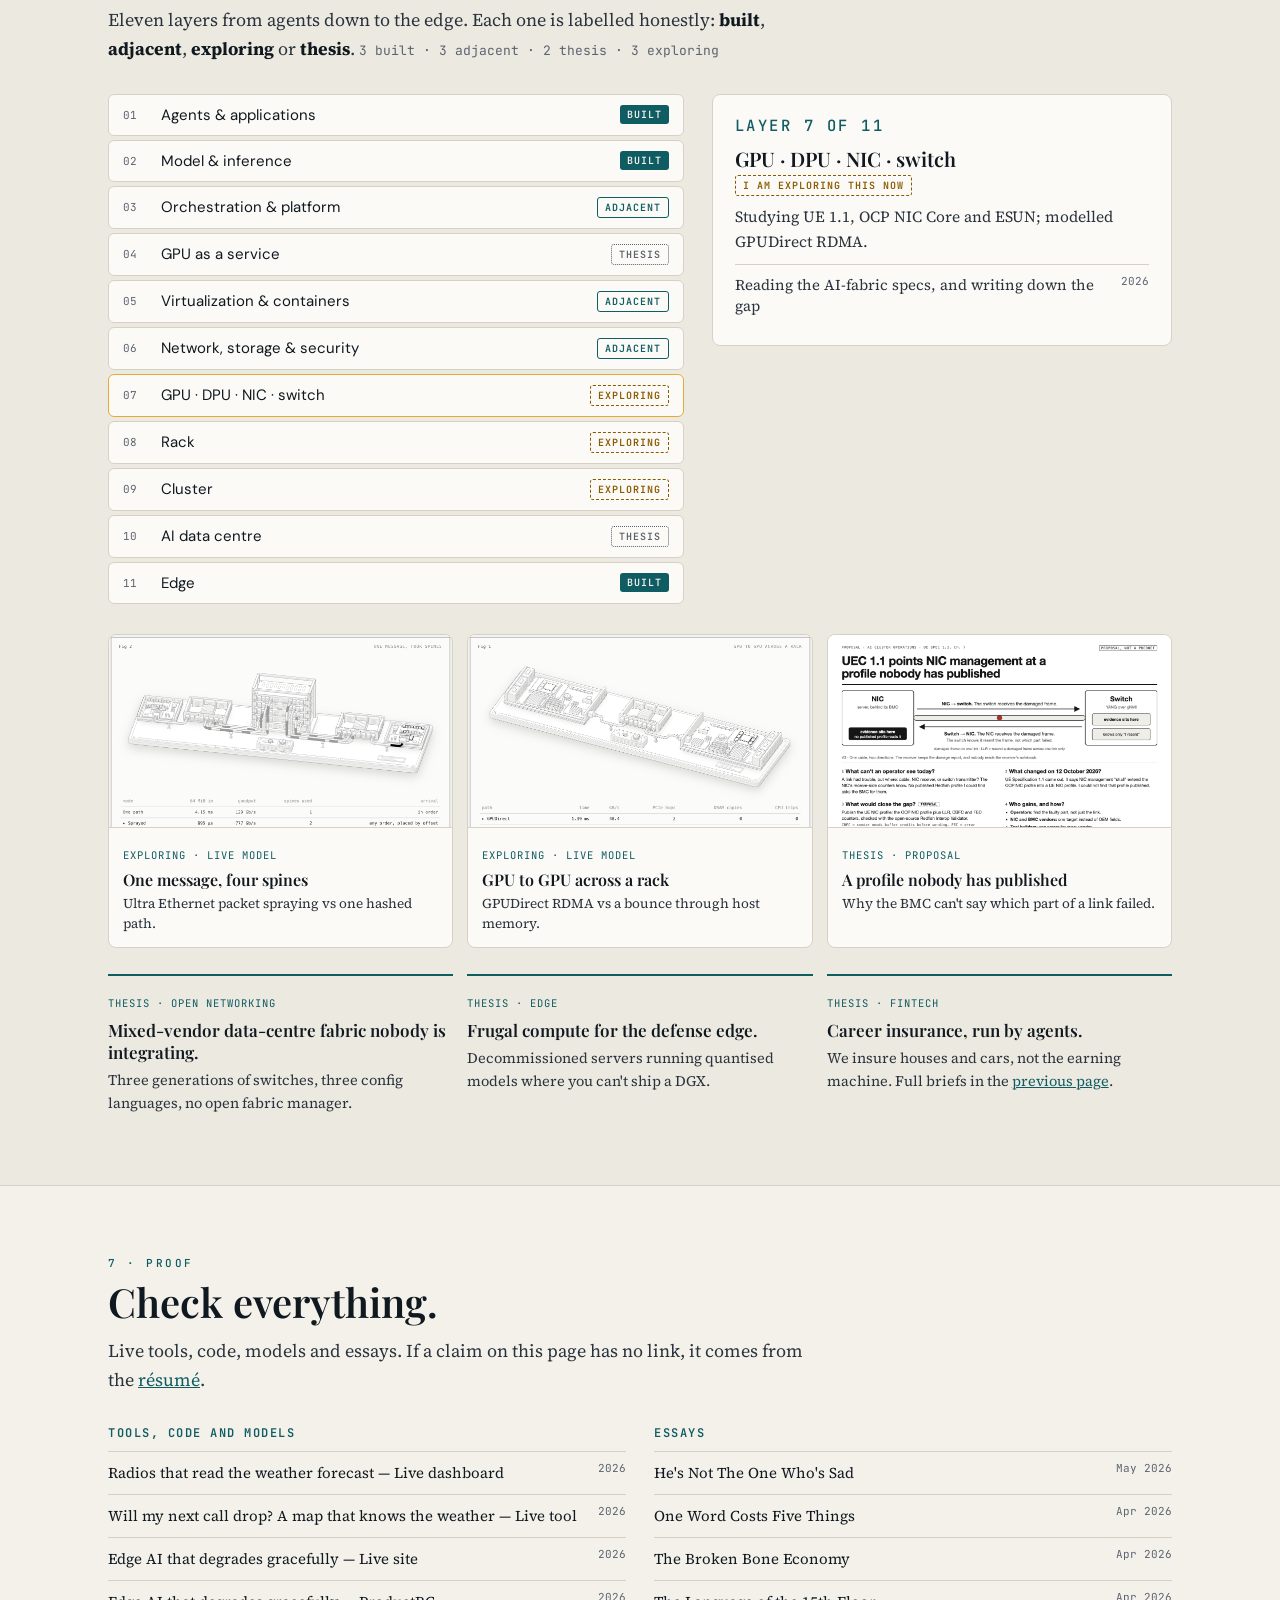
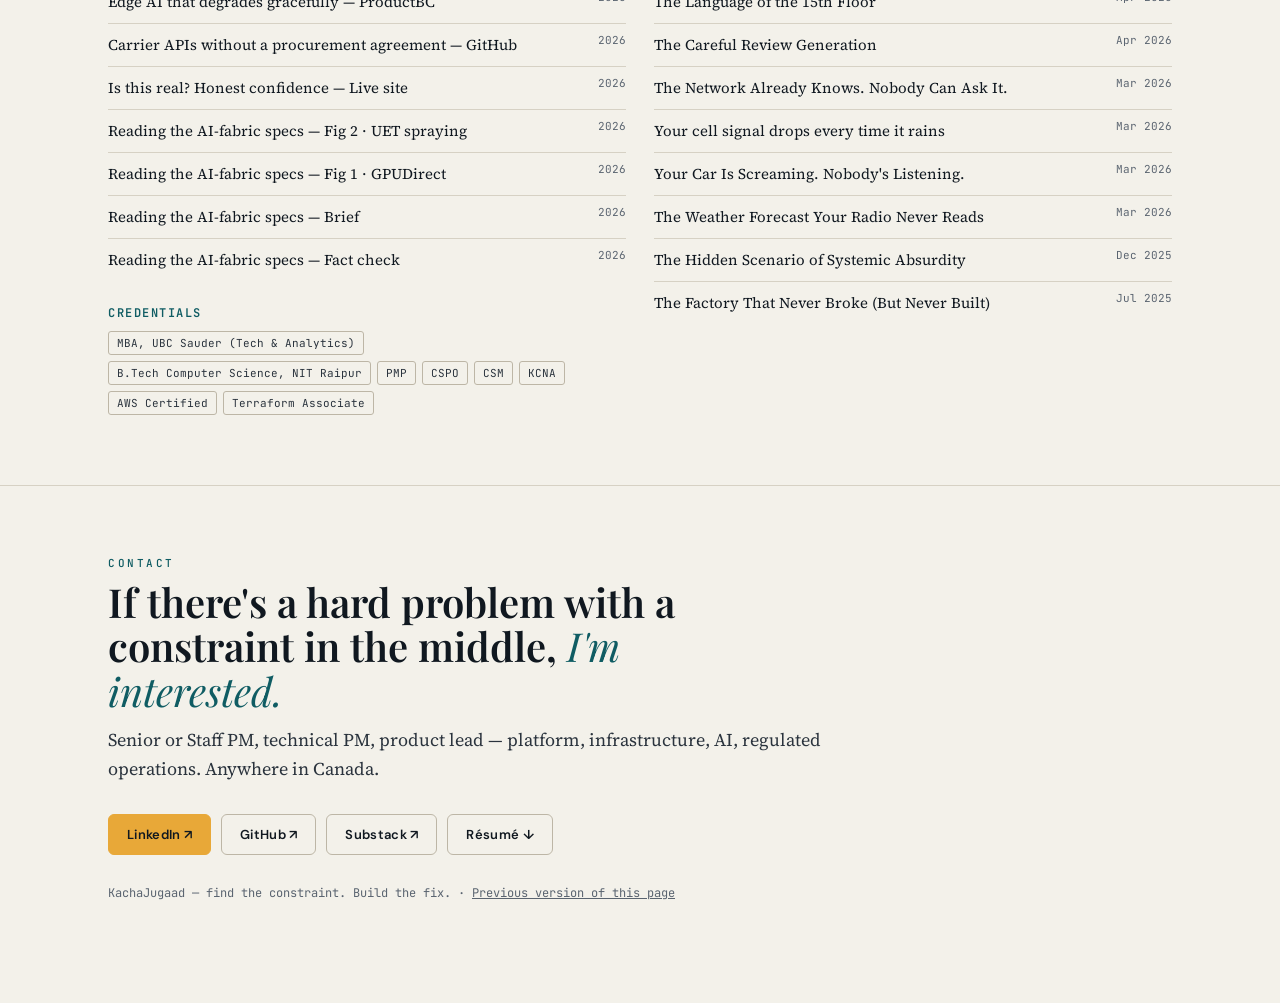
==== commit ffb50dd7: "Match figure thumbnails and links to the theme Light thumbnails and light builds of both live figure" ====
--- a/index.html
+++ b/index.html
@@ -117,9 +117,9 @@
       <div class="panel" id="stack-panel" aria-live="polite"></div>
     </div>
     <div class="figs">
-      <a class="fig" href="lab/uet-spray/"><img src="lab/uet-spray/thumb.png" alt="Fig 2: packets sprayed across four spines on an isometric bench" loading="lazy"><div><small>Exploring · live model</small><b>One message, four spines</b><p>Ultra Ethernet packet spraying vs one hashed path.</p></div></a>
-      <a class="fig" href="lab/gpudirect-rdma/"><img src="lab/gpudirect-rdma/thumb.png" alt="Fig 1: a tensor moving GPU to GPU across a rack" loading="lazy"><div><small>Exploring · live model</small><b>GPU to GPU across a rack</b><p>GPUDirect RDMA vs a bounce through host memory.</p></div></a>
-      <a class="fig" href="briefs/ue-nic-profile/"><img src="briefs/ue-nic-profile/ue-nic-profile-gap-dark.png" alt="One-page brief about NIC link counters" loading="lazy"><div><small>Thesis · proposal</small><b>A profile nobody has published</b><p>Why the BMC can't say which part of a link failed.</p></div></a>
+      <a class="fig" href="lab/uet-spray/" data-dark="lab/uet-spray/" data-light="lab/uet-spray/light.html"><img class="th-d" src="lab/uet-spray/thumb.png" alt="Fig 2: packets sprayed across four spines on an isometric bench" loading="lazy"><img class="th-l" src="lab/uet-spray/thumb-light.png" alt="Fig 2: packets sprayed across four spines on an isometric bench" loading="lazy"><div><small>Exploring · live model</small><b>One message, four spines</b><p>Ultra Ethernet packet spraying vs one hashed path.</p></div></a>
+      <a class="fig" href="lab/gpudirect-rdma/" data-dark="lab/gpudirect-rdma/" data-light="lab/gpudirect-rdma/light.html"><img class="th-d" src="lab/gpudirect-rdma/thumb.png" alt="Fig 1: a tensor moving GPU to GPU across a rack" loading="lazy"><img class="th-l" src="lab/gpudirect-rdma/thumb-light.png" alt="Fig 1: a tensor moving GPU to GPU across a rack" loading="lazy"><div><small>Exploring · live model</small><b>GPU to GPU across a rack</b><p>GPUDirect RDMA vs a bounce through host memory.</p></div></a>
+      <a class="fig" href="briefs/ue-nic-profile/"><img class="th-d" src="briefs/ue-nic-profile/ue-nic-profile-gap-dark.png" alt="One-page brief about NIC link counters" loading="lazy"><img class="th-l" src="briefs/ue-nic-profile/ue-nic-profile-gap.png" alt="One-page brief about NIC link counters" loading="lazy"><div><small>Thesis · proposal</small><b>A profile nobody has published</b><p>Why the BMC can't say which part of a link failed.</p></div></a>
     </div>
     <div class="next3">
       <div><small>Thesis · open networking</small><b>Mixed-vendor data-centre fabric nobody is integrating.</b><p>Three generations of switches, three config languages, no open fabric manager.</p></div>
--- a/assets/anatomy.css
+++ b/assets/anatomy.css
@@ -278,3 +278,8 @@
 .theme:hover{color:var(--ink);border-color:var(--ev)}
 @media (max-width:900px){.rail button[aria-selected="true"]{border-bottom-color:var(--sig)}}
 .pathsvg .gridline{stroke:var(--rule)}
+/* theme-matched thumbnails: light page 1.1:1 with light thumbs vs 14:1 with dark ones (measured) */
+.fig .th-d{display:none}
+@media (prefers-color-scheme:dark){:root:not([data-theme="light"]) .fig .th-d{display:block}:root:not([data-theme="light"]) .fig .th-l{display:none}}
+:root[data-theme="dark"] .fig .th-d{display:block}
+:root[data-theme="dark"] .fig .th-l{display:none}
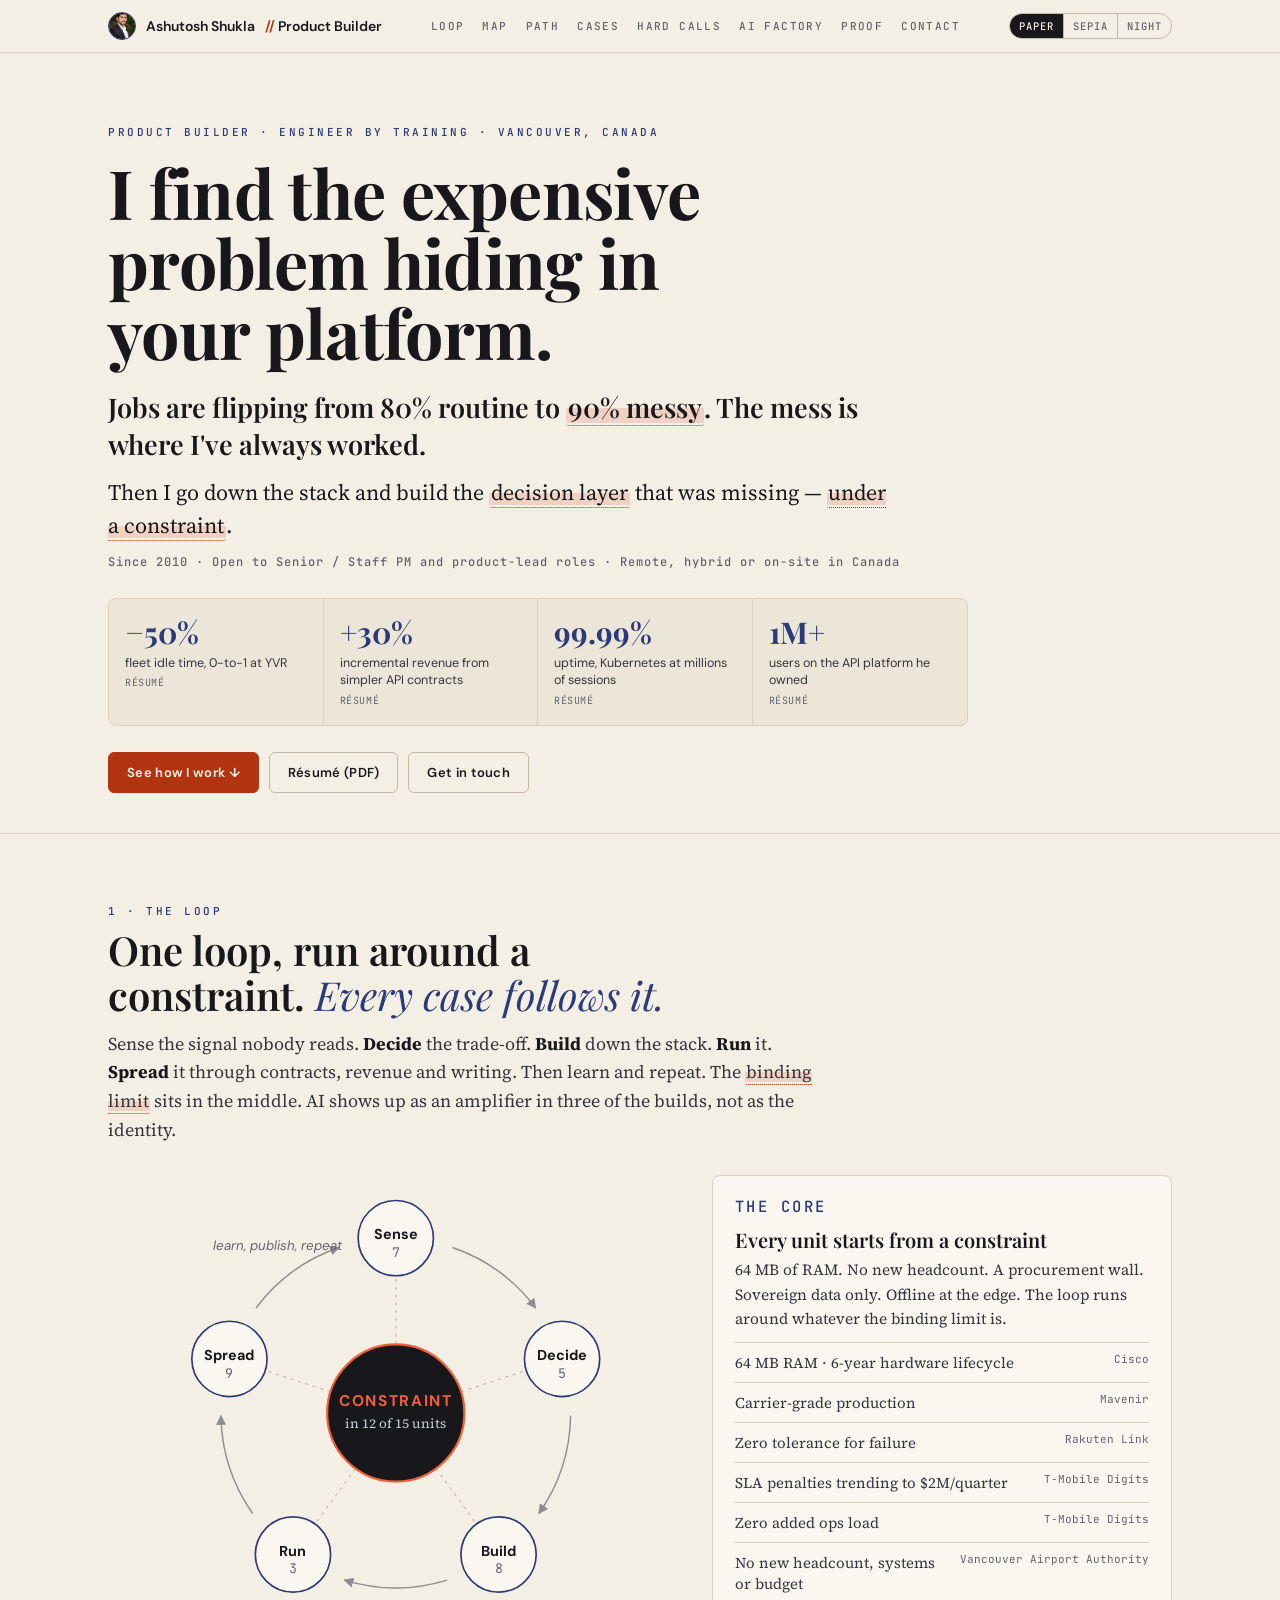
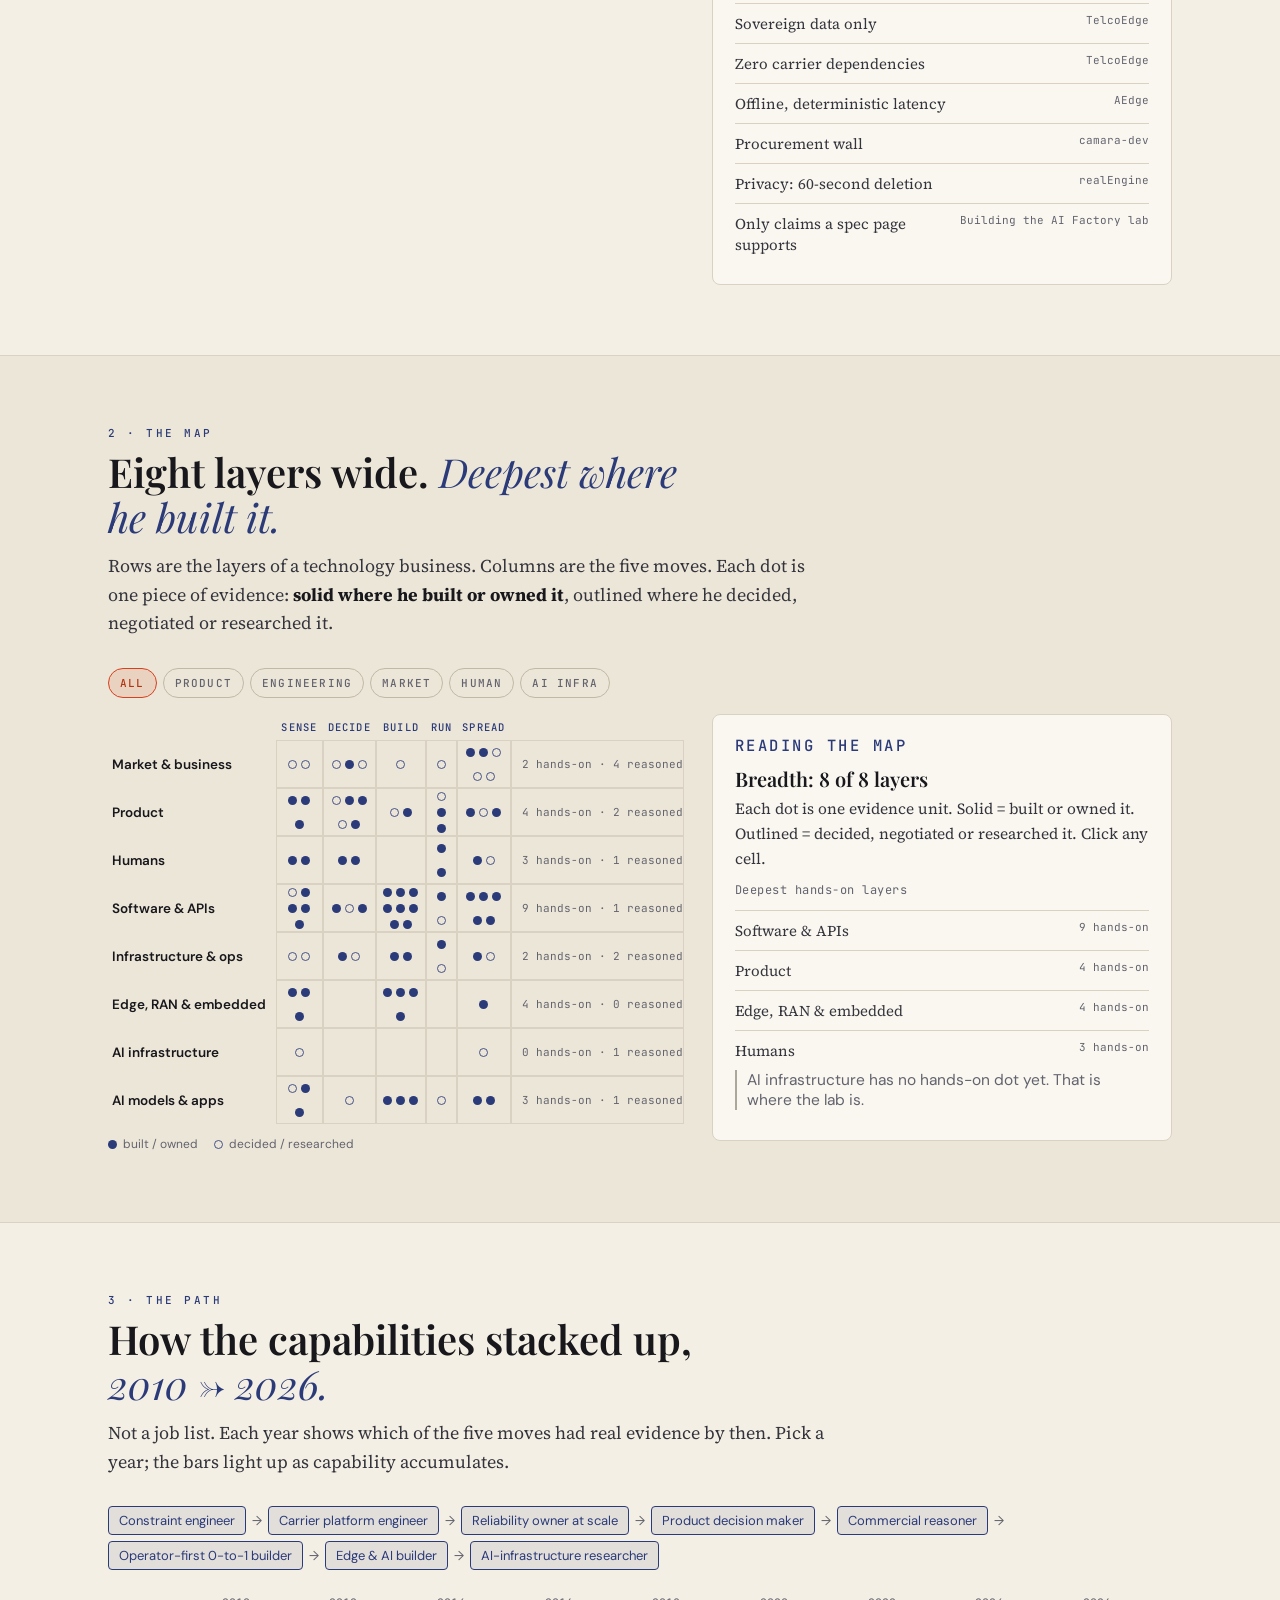
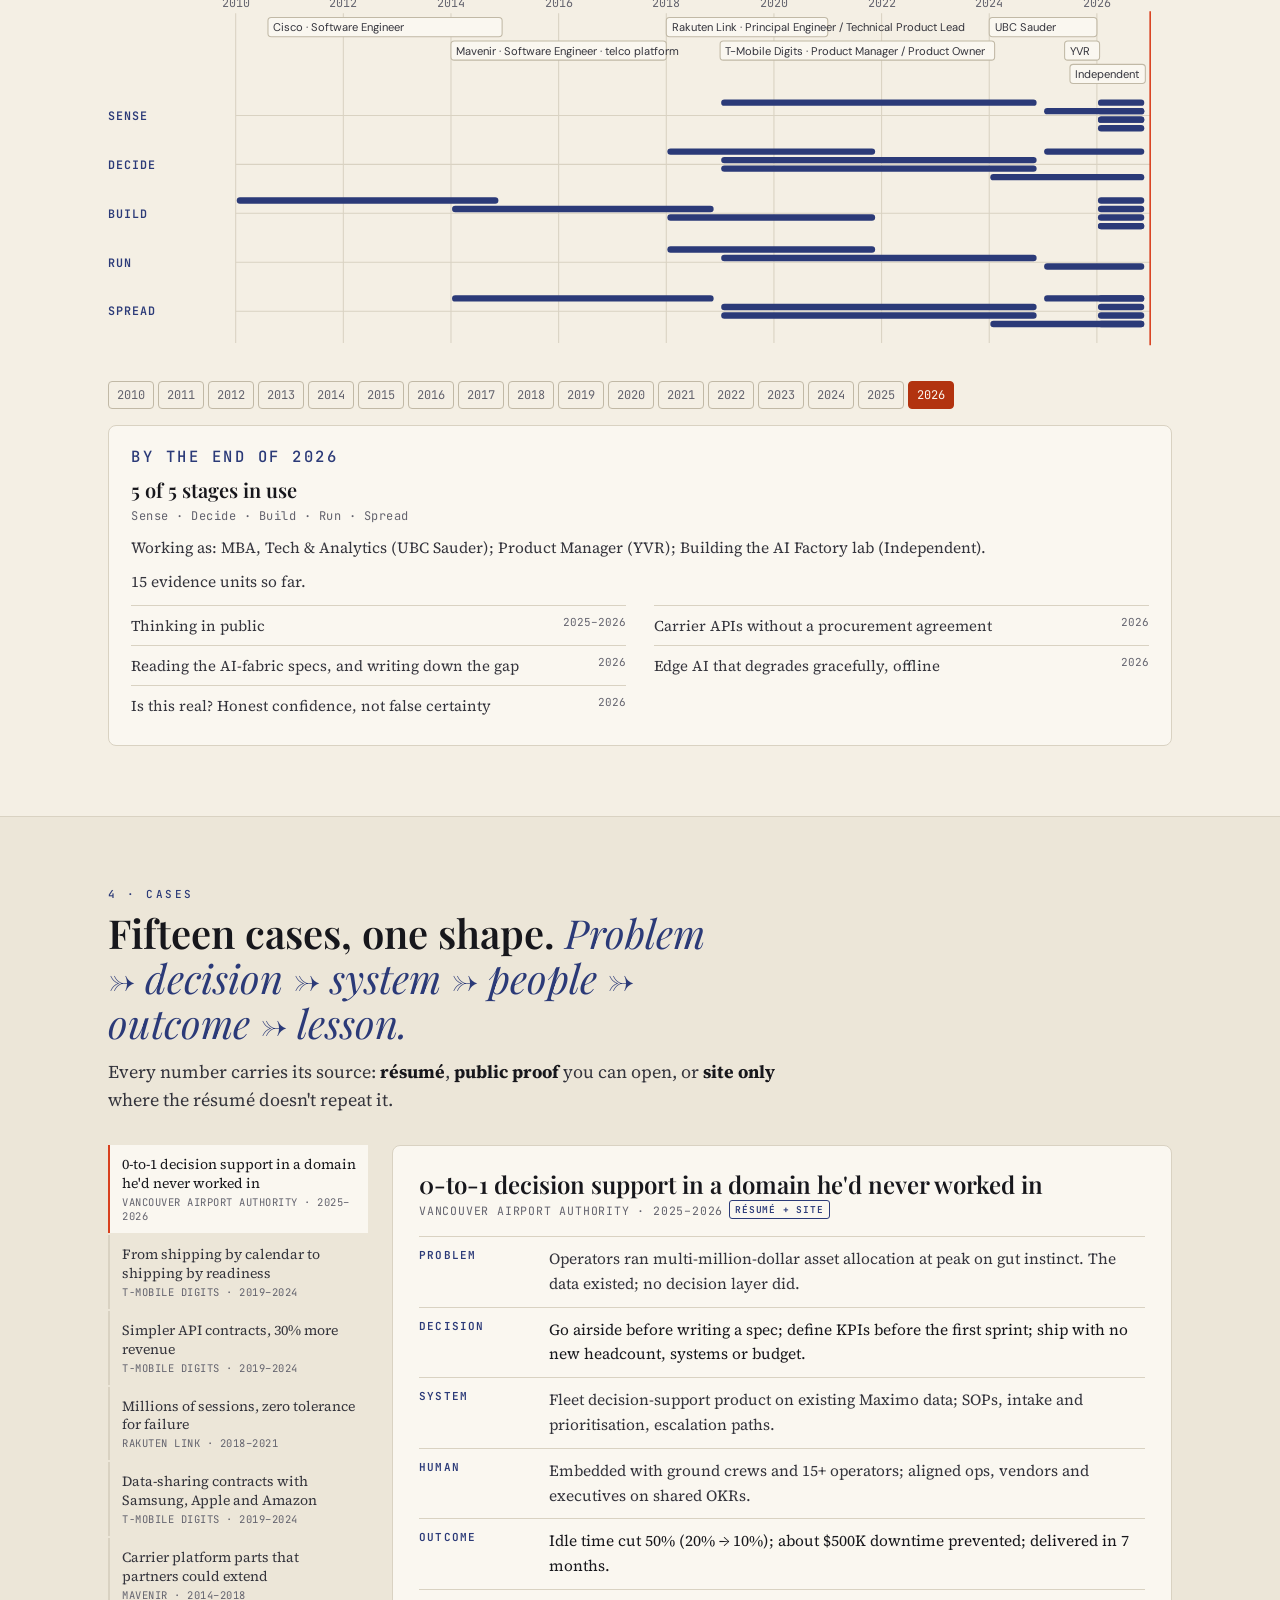
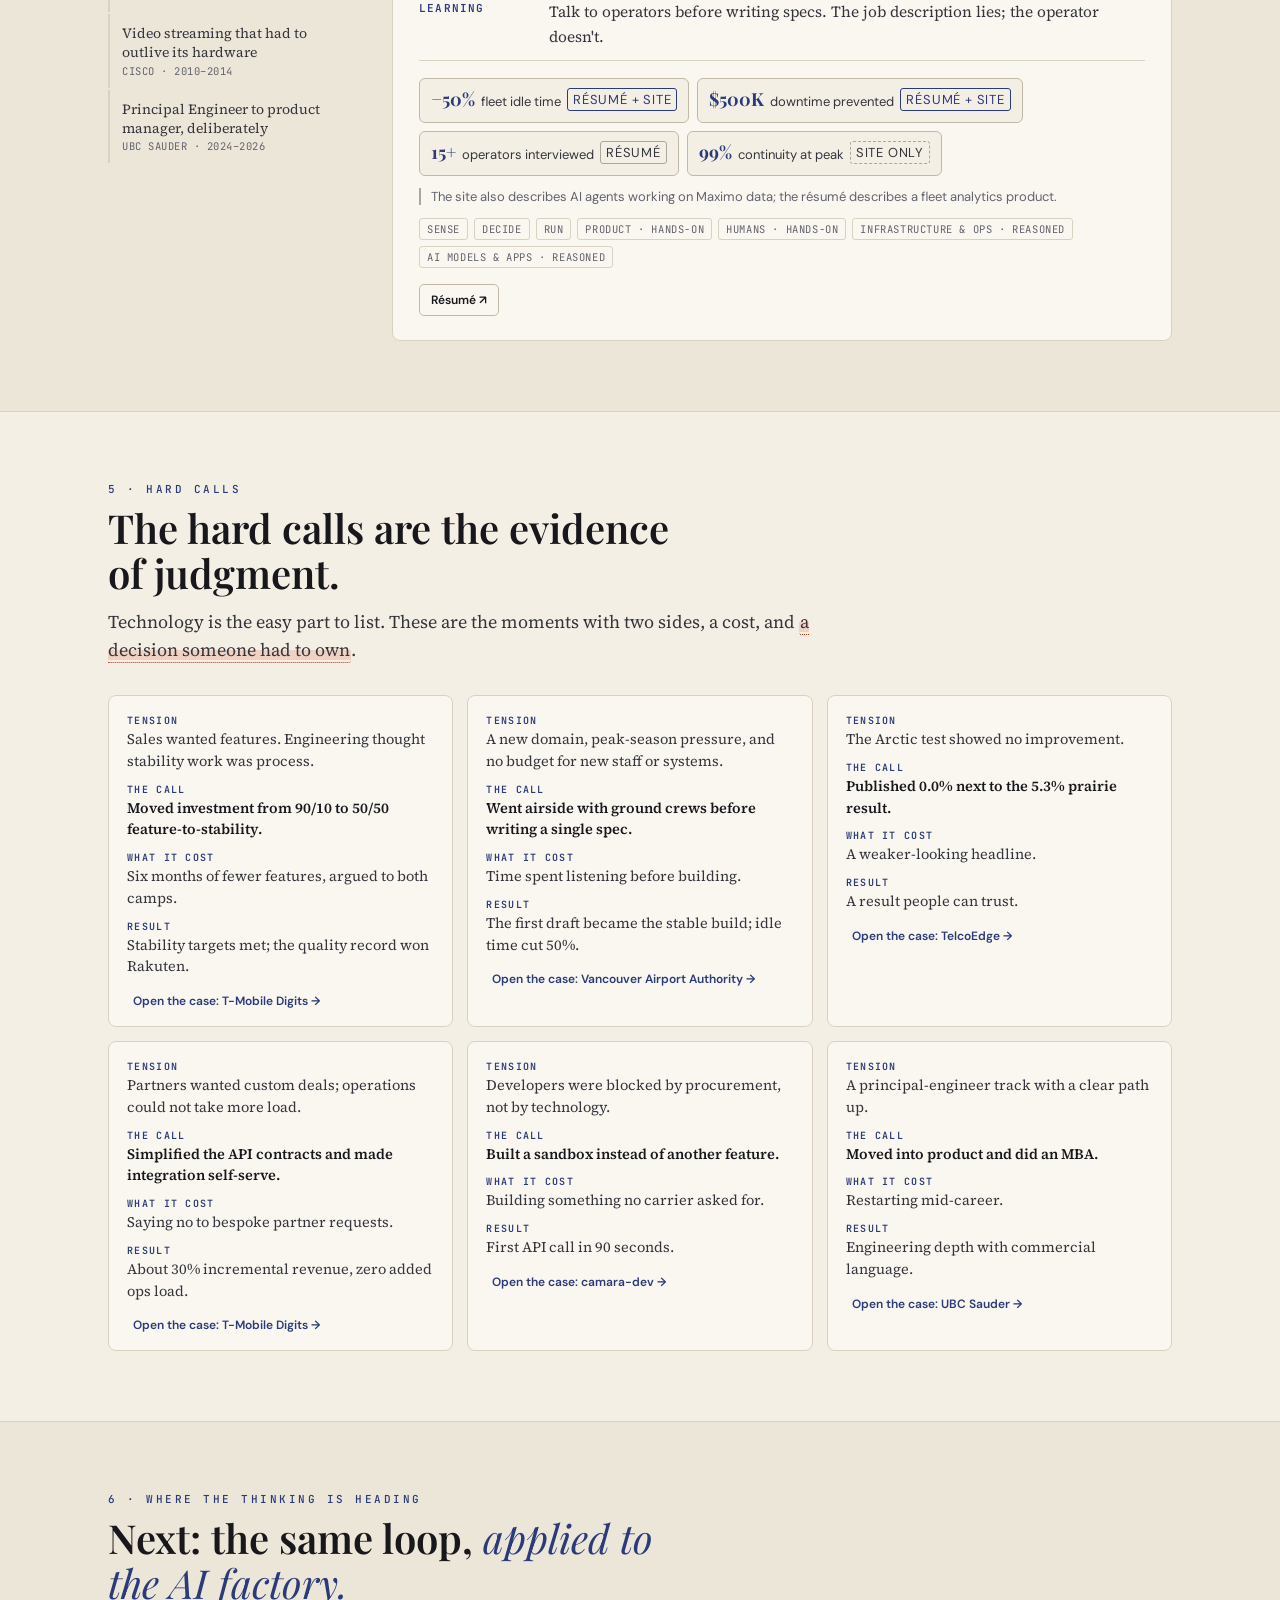
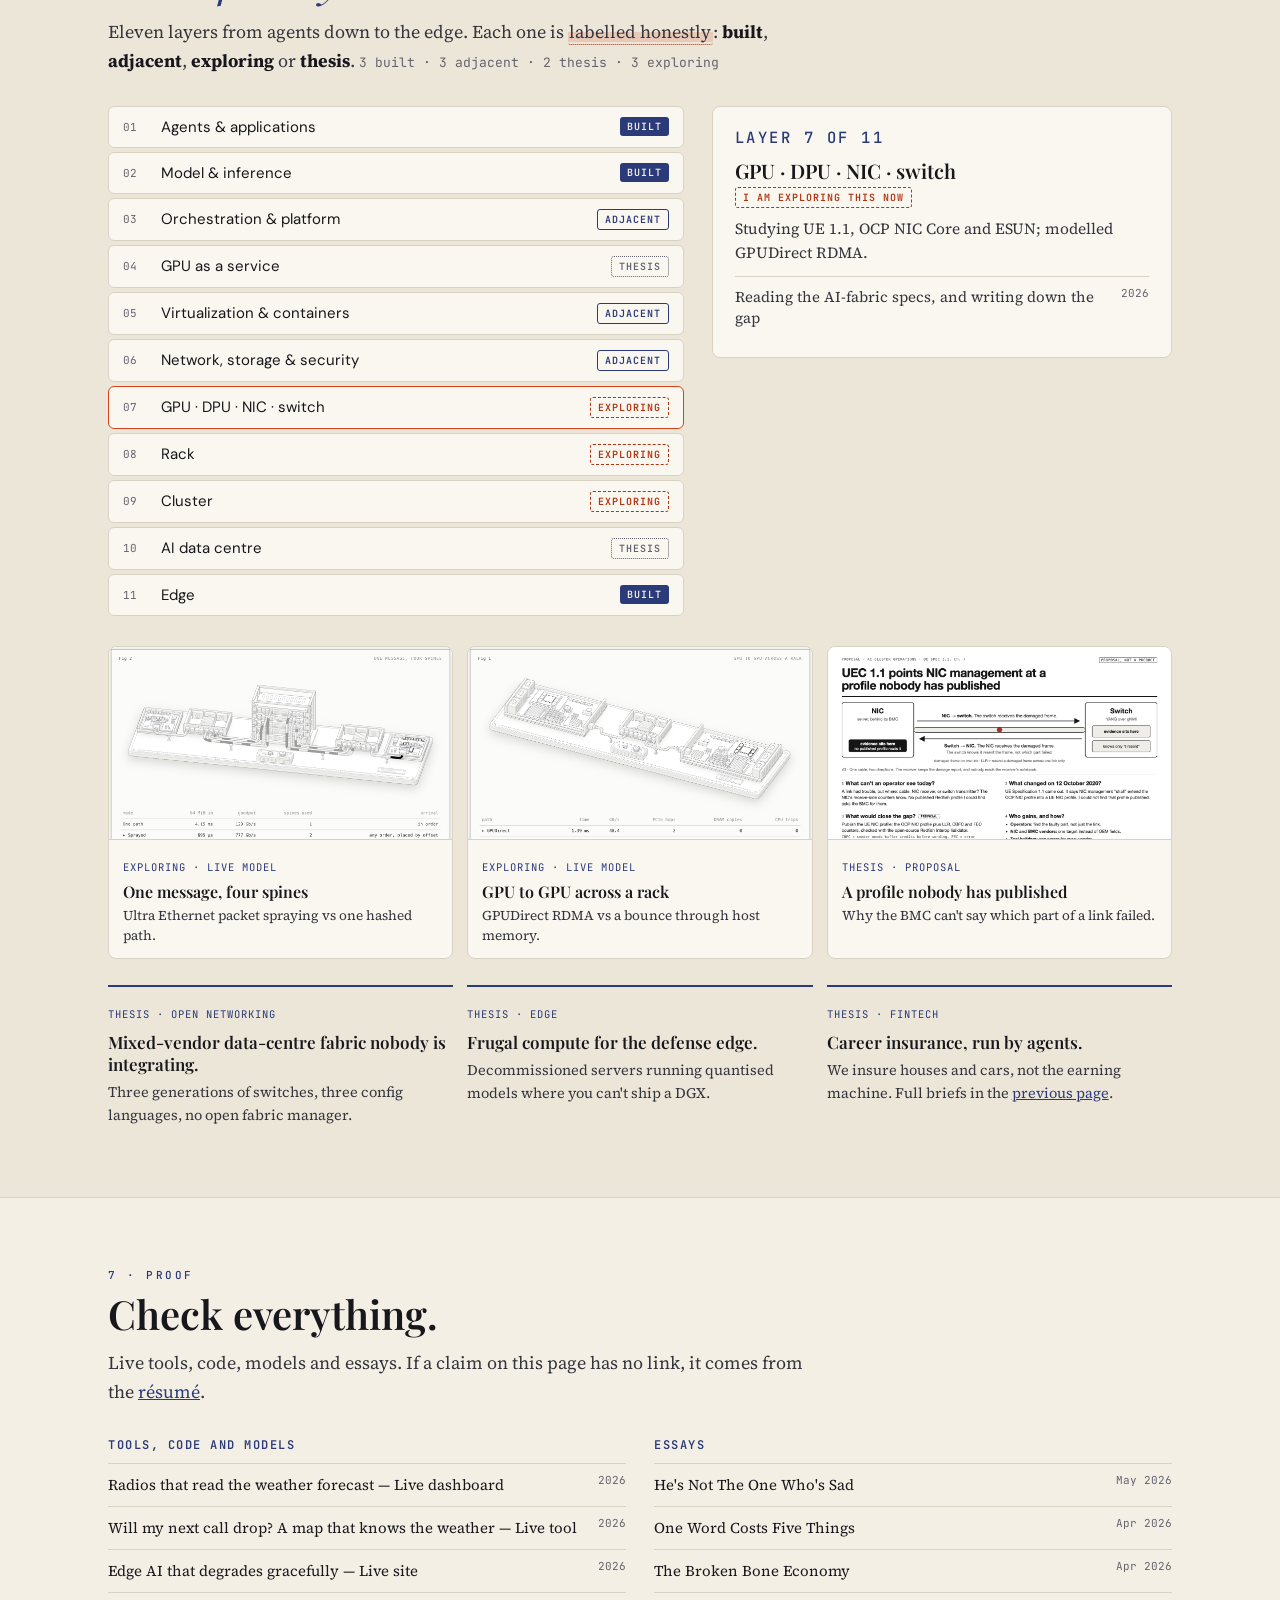
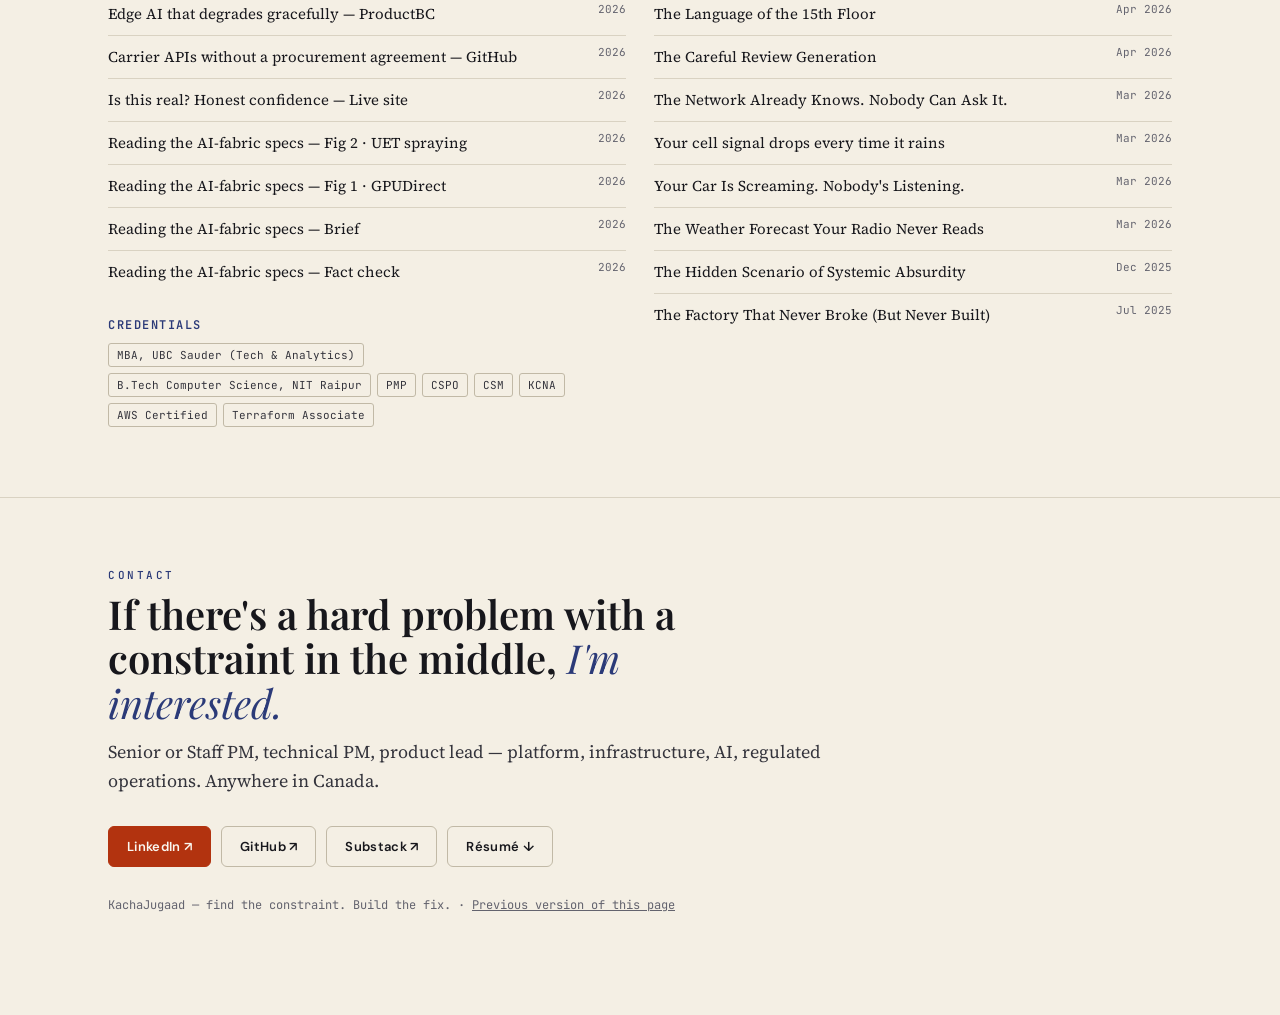
==== commit 64f568ee: "Ink & Vermilion palette, Kindle-style reading, one-line thesis - Hero: one memorable line — jobs are" ====
--- a/index.html
+++ b/index.html
@@ -4,7 +4,7 @@
 <meta charset="utf-8">
 <meta name="viewport" content="width=device-width, initial-scale=1">
 <title>Ashutosh Shukla — Product Builder · From the operator's shift to the wire</title>
-<meta name="description" content="Ashutosh Shukla finds the expensive problem hiding in a platform, then goes down the stack to build the decision layer that was missing — under a constraint. Engineer, product owner of a 1M-user platform, MBA; now applying the same loop to AI factories. Vancouver, Canada.">
+<meta name="description" content="Jobs are flipping from 80% routine to 90% messy. The mess is where Ashutosh Shukla has always worked: he finds the expensive problem hiding in a platform, then goes down the stack to build the decision layer that was missing — under a constraint. Engineer, product owner of a 1M-user platform, MBA; now applying the same loop to AI factories. Vancouver, Canada.">
 <meta property="og:title" content="Ashutosh Shukla — Product Builder">
 <meta property="og:description" content="One loop, run around a constraint: sense, decide, build, run, spread. 15 evidence units since 2010, every one linked to proof. Now: AI factories.">
 <meta property="og:image" content="https://kachajugaad.github.io/headshot.jpg">
@@ -16,16 +16,16 @@
 <link href="https://fonts.googleapis.com/css2?family=Playfair+Display:ital,wght@0,400;0,600;0,700;1,400&family=DM+Sans:wght@400;500;600&family=Source+Serif+4:ital,opsz,wght@0,8..60,400;0,8..60,600;1,8..60,400&family=JetBrains+Mono:wght@400;500;600&display=swap" rel="stylesheet">
 <link rel="stylesheet" href="assets/anatomy.css">
 <script>try{var t=localStorage.getItem("theme");if(t)document.documentElement.dataset.theme=t}catch(e){}</script>
-<meta name="theme-color" content="#F3F1EA" media="(prefers-color-scheme: light)"><meta name="theme-color" content="#0B0F1A" media="(prefers-color-scheme: dark)">
+<meta name="theme-color" content="#F4EFE4" media="(prefers-color-scheme: light)"><meta name="theme-color" content="#121218" media="(prefers-color-scheme: dark)">
 </head>
 <body>
 <nav class="top" aria-label="Sections">
   <div class="wrap">
-    <a class="brand" href="#top"><img src="headshot.jpg" alt="">Ashutosh Shukla <em>//</em> Product Builder</a>
+    <a class="brand" href="#top"><img src="headshot.jpg" alt="">Ashutosh Shukla <span class="role"><em>//</em> Product Builder</span></a>
     <div class="navlinks">
       <a href="#loop">Loop</a><a href="#map">Map</a><a href="#path">Path</a><a href="#cases">Cases</a><a href="#calls">Hard calls</a><a href="#ai">AI factory</a><a href="#proof">Proof</a><a href="#contact">Contact</a>
     </div>
-    <button type="button" class="theme" id="theme">Dark</button>
+    <div class="reader" role="group" aria-label="Reading theme"><button type="button" data-t="light">Paper</button><button type="button" data-t="sepia">Sepia</button><button type="button" data-t="dark">Night</button></div>
   </div>
 </nav>
 
@@ -33,8 +33,8 @@
   <div class="wrap">
     <p class="kick">Product builder · Engineer by training · Vancouver, Canada</p>
     <h1>I find the expensive problem hiding in your platform.</h1>
-    <p class="answer">Then I go down the stack — from the operator's shift to the API, the cluster and the edge device — and build the <b>decision layer</b> that was missing. <b class="sig">Under a constraint</b>, every time.</p>
-    <p class="answer" style="font-size:17px;color:var(--text)">Engineer at Cisco and Mavenir → product owner of a 1M-user platform → MBA → 0-to-1 at Vancouver Airport. Now applying the same loop to <b>AI factories</b>.</p>
+    <p class="oneliner">Jobs are flipping from 80% routine to <mark class="hl" tabindex="0">90% messy<span class="note" role="note">Unclear problems, people who want different things, no spec. The part of the job AI can't take.</span></mark>. The mess is where I've always worked.</p>
+    <p class="answer">Then I go down the stack and build the <mark class="hl" tabindex="0">decision layer<span class="note" role="note">The piece between the data and the person who has to act on it. Usually missing. Usually where the money is.</span></mark> that was missing — <mark class="hl" tabindex="0">under a constraint<span class="note" role="note">64 MB of RAM. No new headcount. A procurement wall. The limit decides the design, so I start there.</span></mark>.</p>
     <p class="since">Since 2010 · Open to Senior / Staff PM and product-lead roles · Remote, hybrid or on-site in Canada</p>
     <div class="proofnums" aria-label="Four results, each sourced">
       <div><b>−50%</b><span>fleet idle time, 0-to-1 at YVR</span><i>résumé</i></div>
@@ -52,7 +52,7 @@
   <div class="wrap">
     <p class="label">1 · The loop</p>
     <h2>One loop, run around a constraint. <i>Every case follows it.</i></h2>
-    <p class="lede">Sense the signal nobody reads. <b>Decide</b> the trade-off. <b>Build</b> down the stack. <b>Run</b> it. <b>Spread</b> it through contracts, revenue and writing. Then learn and repeat. The binding limit sits in the middle. AI shows up as an amplifier in three of the builds, not as the identity.</p>
+    <p class="lede">Sense the signal nobody reads. <b>Decide</b> the trade-off. <b>Build</b> down the stack. <b>Run</b> it. <b>Spread</b> it through contracts, revenue and writing. Then learn and repeat. The <mark class="hl" tabindex="0">binding limit<span class="note" role="note">The one constraint that, if you lifted it, would change the answer.</span></mark> sits in the middle. AI shows up as an amplifier in three of the builds, not as the identity.</p>
     <div class="pane">
       <svg id="loop-svg" class="loopsvg" viewBox="0 0 520 440" role="group" aria-label="The loop: five stages around a constraint core. Select a stage to see its evidence."></svg>
       <div class="panel" id="loop-panel" aria-live="polite"></div>
@@ -102,7 +102,7 @@
   <div class="wrap">
     <p class="label">5 · Hard calls</p>
     <h2>The hard calls are the evidence of judgment.</h2>
-    <p class="lede">Technology is the easy part to list. These are the moments with two sides, a cost, and a decision someone had to own.</p>
+    <p class="lede">Technology is the easy part to list. These are the moments with two sides, a cost, and <mark class="hl" tabindex="0">a decision someone had to own<span class="note" role="note">Judgment isn't knowing the answer. It's owning the cost of choosing one.</span></mark>.</p>
     <div class="calls" id="calls-grid"></div>
   </div>
 </section>
@@ -111,7 +111,7 @@
   <div class="wrap">
     <p class="label">6 · Where the thinking is heading</p>
     <h2>Next: the same loop, <i>applied to the AI factory.</i></h2>
-    <p class="lede">Eleven layers from agents down to the edge. Each one is labelled honestly: <b>built</b>, <b>adjacent</b>, <b>exploring</b> or <b>thesis</b>. <span id="stack-count" style="font-family:var(--mono);font-size:13px;color:var(--muted)"></span></p>
+    <p class="lede">Eleven layers from agents down to the edge. Each one is <mark class="hl" tabindex="0">labelled honestly<span class="note" role="note">Built means I shipped it. Exploring means I'm reading the spec and building models. I won't blur the two.</span></mark>: <b>built</b>, <b>adjacent</b>, <b>exploring</b> or <b>thesis</b>. <span id="stack-count" style="font-family:var(--mono);font-size:13px;color:var(--muted)"></span></p>
     <div class="pane">
       <div class="stack" id="stack"></div>
       <div class="panel" id="stack-panel" aria-live="polite"></div>
--- a/assets/anatomy.css
+++ b/assets/anatomy.css
@@ -1,31 +1,11 @@
-/* Palette: 01 Technical Editorial (light, default) · dark derived from 02 · restraint from 03.
-   Two meanings only: --ev (teal/cyan) = evidence, built, hands-on · --sig (amber) = constraint, selection, "you are here".
-   Every text pair passes WCAG AA; teal vs amber stay ΔE > 75 under deutan, protan and tritan simulation. */
-:root{
-  --bg:#F3F1EA;--bg2:#ECE9E0;--panel:#FBFAF6;--deep:#101820;
-  --ink:#101820;--text:#2A333D;--muted:#5A6470;--faint:#A8A396;
-  --rule:#D6D1C4;--rule2:#BDB6A6;
-  --ev:#0F5C63;--ev-soft:rgba(15,92,99,.10);--on-ev:#F3F1EA;
-  --sig:#E8A838;--sig-text:#8A5A00;--sig-soft:rgba(232,168,56,.22);--on-sig:#101820;
-  --navbg:rgba(243,241,234,.92);--core-text:#E8A838;
+/* Palette: Ink & Vermilion — washi paper, sumi ink, indigo = evidence, vermilion = constraint and selection.
+   Bright vermilion for strokes and large marks; --sig-text for small text (5.4:1); --sig-fill behind button text (5.8:1 light, 5.75:1 dark).
+   Indigo vs vermilion stay ΔE 79 (light) / 77 (dark) apart under deutan, protan and tritan simulation; every text pair passes WCAG AA. */
+:root{--bg:#F4EFE4;--bg2:#ECE6D8;--panel:#FAF7F0;--deep:#17171C;--ink:#17171C;--text:#34343C;--muted:#63636E;--faint:#ABA79B;--rule:#D9D2C2;--rule2:#C1B9A6;--ev:#2B3A78;--ev-soft:rgba(43,58,120,.09);--on-ev:#F4EFE4;--sig:#D8401E;--sig-text:#B2330F;--sig-soft:rgba(216,64,30,.12);--sig-fill:#B2330F;--on-sig:#FAF7F0;--navbg:rgba(244,239,228,.92);--core:#F0613A;color-scheme:light;
   --display:"Playfair Display",Georgia,serif;--serif:"Source Serif 4",Georgia,serif;
-  --sans:"DM Sans",system-ui,sans-serif;--mono:"JetBrains Mono",ui-monospace,Menlo,monospace;
-  color-scheme:light;
-}
-@media (prefers-color-scheme:dark){:root:not([data-theme="light"]){
-  --bg:#0B0F1A;--bg2:#0F1520;--panel:#131B27;--deep:#05070C;
-  --ink:#F0EEE9;--text:#C9CED6;--muted:#8C96A3;--faint:#4A5462;
-  --rule:#27313F;--rule2:#3A4658;
-  --ev:#5FD4E8;--ev-soft:rgba(95,212,232,.12);--on-ev:#0B0F1A;
-  --sig:#E8A838;--sig-text:#E8A838;--sig-soft:rgba(232,168,56,.16);--on-sig:#101820;
-  --navbg:rgba(11,15,26,.92);color-scheme:dark;}}
-:root[data-theme="dark"]{
-  --bg:#0B0F1A;--bg2:#0F1520;--panel:#131B27;--deep:#05070C;
-  --ink:#F0EEE9;--text:#C9CED6;--muted:#8C96A3;--faint:#4A5462;
-  --rule:#27313F;--rule2:#3A4658;
-  --ev:#5FD4E8;--ev-soft:rgba(95,212,232,.12);--on-ev:#0B0F1A;
-  --sig:#E8A838;--sig-text:#E8A838;--sig-soft:rgba(232,168,56,.16);--on-sig:#101820;
-  --navbg:rgba(11,15,26,.92);color-scheme:dark;}
+  --sans:"DM Sans",system-ui,sans-serif;--mono:"JetBrains Mono",ui-monospace,Menlo,monospace;}
+@media (prefers-color-scheme:dark){:root:not([data-theme="light"]){--bg:#121218;--bg2:#16161D;--panel:#1C1C25;--deep:#09090D;--ink:#F1ECE2;--text:#CBC6BC;--muted:#9590A0;--faint:#4F4C5A;--rule:#2A2A35;--rule2:#3C3B4A;--ev:#9FB0F0;--ev-soft:rgba(159,176,240,.12);--on-ev:#121218;--sig:#F0613A;--sig-text:#F0613A;--sig-soft:rgba(240,97,58,.15);--sig-fill:#F0613A;--on-sig:#121218;--navbg:rgba(18,18,24,.92);--core:#F0613A;color-scheme:dark;}}
+:root[data-theme="dark"]{--bg:#121218;--bg2:#16161D;--panel:#1C1C25;--deep:#09090D;--ink:#F1ECE2;--text:#CBC6BC;--muted:#9590A0;--faint:#4F4C5A;--rule:#2A2A35;--rule2:#3C3B4A;--ev:#9FB0F0;--ev-soft:rgba(159,176,240,.12);--on-ev:#121218;--sig:#F0613A;--sig-text:#F0613A;--sig-soft:rgba(240,97,58,.15);--sig-fill:#F0613A;--on-sig:#121218;--navbg:rgba(18,18,24,.92);--core:#F0613A;color-scheme:dark;}
 *{box-sizing:border-box}
 html{scroll-behavior:smooth}
 @media (prefers-reduced-motion:reduce){html{scroll-behavior:auto}*{transition:none!important;animation:none!important}}
@@ -283,3 +263,56 @@
 @media (prefers-color-scheme:dark){:root:not([data-theme="light"]) .fig .th-d{display:block}:root:not([data-theme="light"]) .fig .th-l{display:none}}
 :root[data-theme="dark"] .fig .th-d{display:block}
 :root[data-theme="dark"] .fig .th-l{display:none}
+/* the shift: 80/20 -> 90/10 */
+.shift{max-width:46em;margin:4px 0 6px}
+.shift-lead{font-size:clamp(18px,2.1vw,21px);line-height:1.5;color:var(--ink);margin:0 0 16px}
+.shift-lead b{color:var(--ink)}
+.shift b.sig,.shift-close b.sig{color:var(--sig-text)}
+.bars{display:grid;gap:8px;margin:0 0 16px;max-width:620px}
+.bar{display:grid;grid-template-columns:96px 1fr;align-items:center;gap:12px}
+.bl{font:500 11px var(--mono);letter-spacing:1px;text-transform:uppercase;color:var(--muted)}
+.track{display:flex;height:28px;border-radius:4px;overflow:hidden;border:1px solid var(--rule2)}
+.track span{display:flex;align-items:center;padding:0 8px;font:600 11.5px var(--sans);white-space:nowrap;overflow:hidden}
+.routine{background:var(--bg2);color:var(--muted)}
+.messy{background:var(--sig);color:var(--on-sig);justify-content:flex-start}
+.shift-proof{font-size:16.5px;line-height:1.6;color:var(--text);margin:0 0 10px}
+.shift-proof b{color:var(--ink)}
+.shift-close{font-size:16.5px;line-height:1.6;color:var(--text);margin:0}
+.shift-close b{color:var(--ev)}
+.note-model{font:12px var(--mono);color:var(--muted);margin:10px 0 18px}
+@media (max-width:560px){.bar{grid-template-columns:1fr}.bl{margin-bottom:-4px}}
+.oneliner{font:600 clamp(20px,2.6vw,27px)/1.35 var(--display);color:var(--ink);margin:0 0 14px;max-width:30em}
+.oneliner b.sig{color:var(--sig-text)}
+/* Ink & Vermilion: fills and small text use the accessible shades */
+.btn.primary{background:var(--sig-fill);border-color:var(--sig-fill);color:var(--on-sig)}
+.years button[aria-pressed="true"]{background:var(--sig-fill);border-color:var(--sig-fill);color:var(--on-sig)}
+.lens button[aria-pressed="true"]{color:var(--sig-text)}
+.proofs a:hover{color:var(--sig-text)}
+.loopsvg .core text{fill:var(--core)}
+.loopsvg .core circle{stroke:var(--core)}
+.chain em{color:var(--muted)}
+/* Kindle-style reading: three themes + highlights with margin notes */
+:root{--hl:rgba(216,64,30,.17)}
+:root[data-theme="sepia"]{--bg:#F8EED8;--bg2:#F0E4C9;--panel:#FBF4E4;--deep:#2A2119;--ink:#3B2F23;--text:#4E4033;--muted:#6E5E4C;--faint:#B9A98C;
+  --rule:#E0D2B3;--rule2:#CDBB97;--ev:#2B3A78;--ev-soft:rgba(43,58,120,.09);--on-ev:#F8EED8;--sig:#D8401E;--sig-text:#A8300E;--sig-soft:rgba(216,64,30,.12);
+  --sig-fill:#A8300E;--on-sig:#FBF4E4;--navbg:rgba(248,238,216,.93);--core:#F0613A;--hl:rgba(232,140,40,.26);color-scheme:light}
+@media (prefers-color-scheme:dark){:root:not([data-theme="light"]):not([data-theme="sepia"]){--hl:rgba(240,97,58,.24)}}
+:root[data-theme="dark"]{--hl:rgba(240,97,58,.24)}
+mark.hl{background:linear-gradient(to bottom,transparent 52%,var(--hl) 52%,var(--hl) 94%,transparent 94%);color:inherit;padding:0 .08em;position:relative;cursor:help;
+  border-bottom:1px dotted var(--sig-text);border-radius:2px;outline-offset:3px}
+mark.hl .note{position:absolute;left:0;top:calc(100% + 8px);width:min(320px,78vw);z-index:30;background:var(--panel);border:1px solid var(--rule2);border-left:3px solid var(--sig);
+  border-radius:4px;padding:10px 13px 11px;font:400 14.5px/1.5 var(--serif);color:var(--text);letter-spacing:0;text-transform:none;text-align:left;white-space:normal;
+  box-shadow:0 8px 24px rgba(0,0,0,.12);opacity:0;visibility:hidden;transform:translateY(-4px);transition:opacity .15s,transform .15s,visibility .15s}
+mark.hl .note::before{content:"Note";display:block;font:600 10px var(--mono);letter-spacing:1.5px;text-transform:uppercase;color:var(--sig-text);margin-bottom:4px}
+mark.hl:hover .note,mark.hl:focus .note,mark.hl:focus-within .note{opacity:1;visibility:visible;transform:none}
+.oneliner mark.hl,.answer mark.hl{font-weight:inherit}
+.reader{display:flex;border:1px solid var(--rule2);border-radius:16px;overflow:hidden;flex:none}
+.reader button{font:500 10.5px var(--mono);letter-spacing:1px;text-transform:uppercase;color:var(--muted);padding:5px 9px}
+.reader button+button{border-left:1px solid var(--rule2)}
+.reader button[aria-pressed="true"]{background:var(--ink);color:var(--bg)}
+@media (max-width:560px){.reader button{padding:5px 7px;font-size:10px}}
+@media (max-width:560px){.brand .role{display:none}.pathpanel .unitlist{columns:1}nav.top .wrap{gap:8px}}
+/* notes leave layout when closed; bottom sheet on phones */
+mark.hl .note{display:none}
+mark.hl:hover .note,mark.hl:focus .note,mark.hl:focus-within .note{display:block}
+@media (max-width:560px){mark.hl .note{position:fixed;left:16px;right:16px;bottom:16px;top:auto;width:auto;transform:none;box-shadow:0 10px 30px rgba(0,0,0,.25)}}
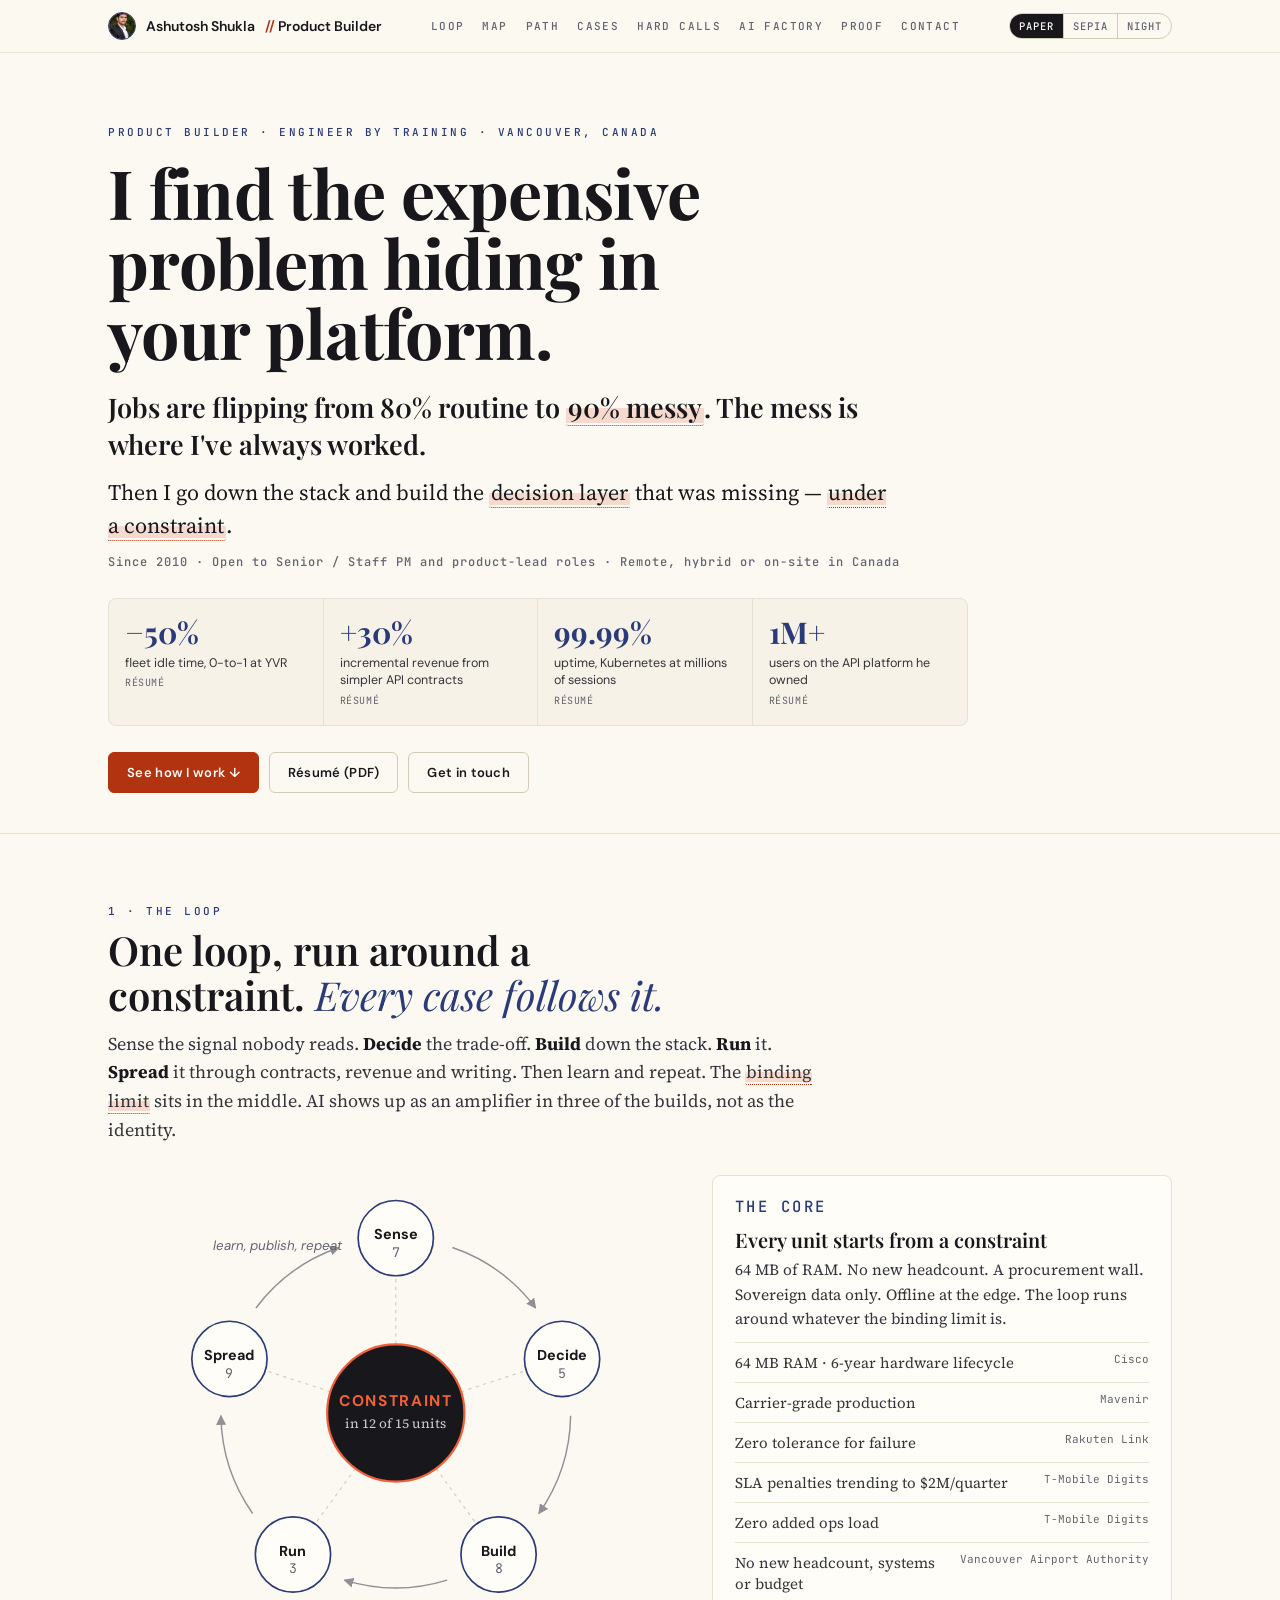
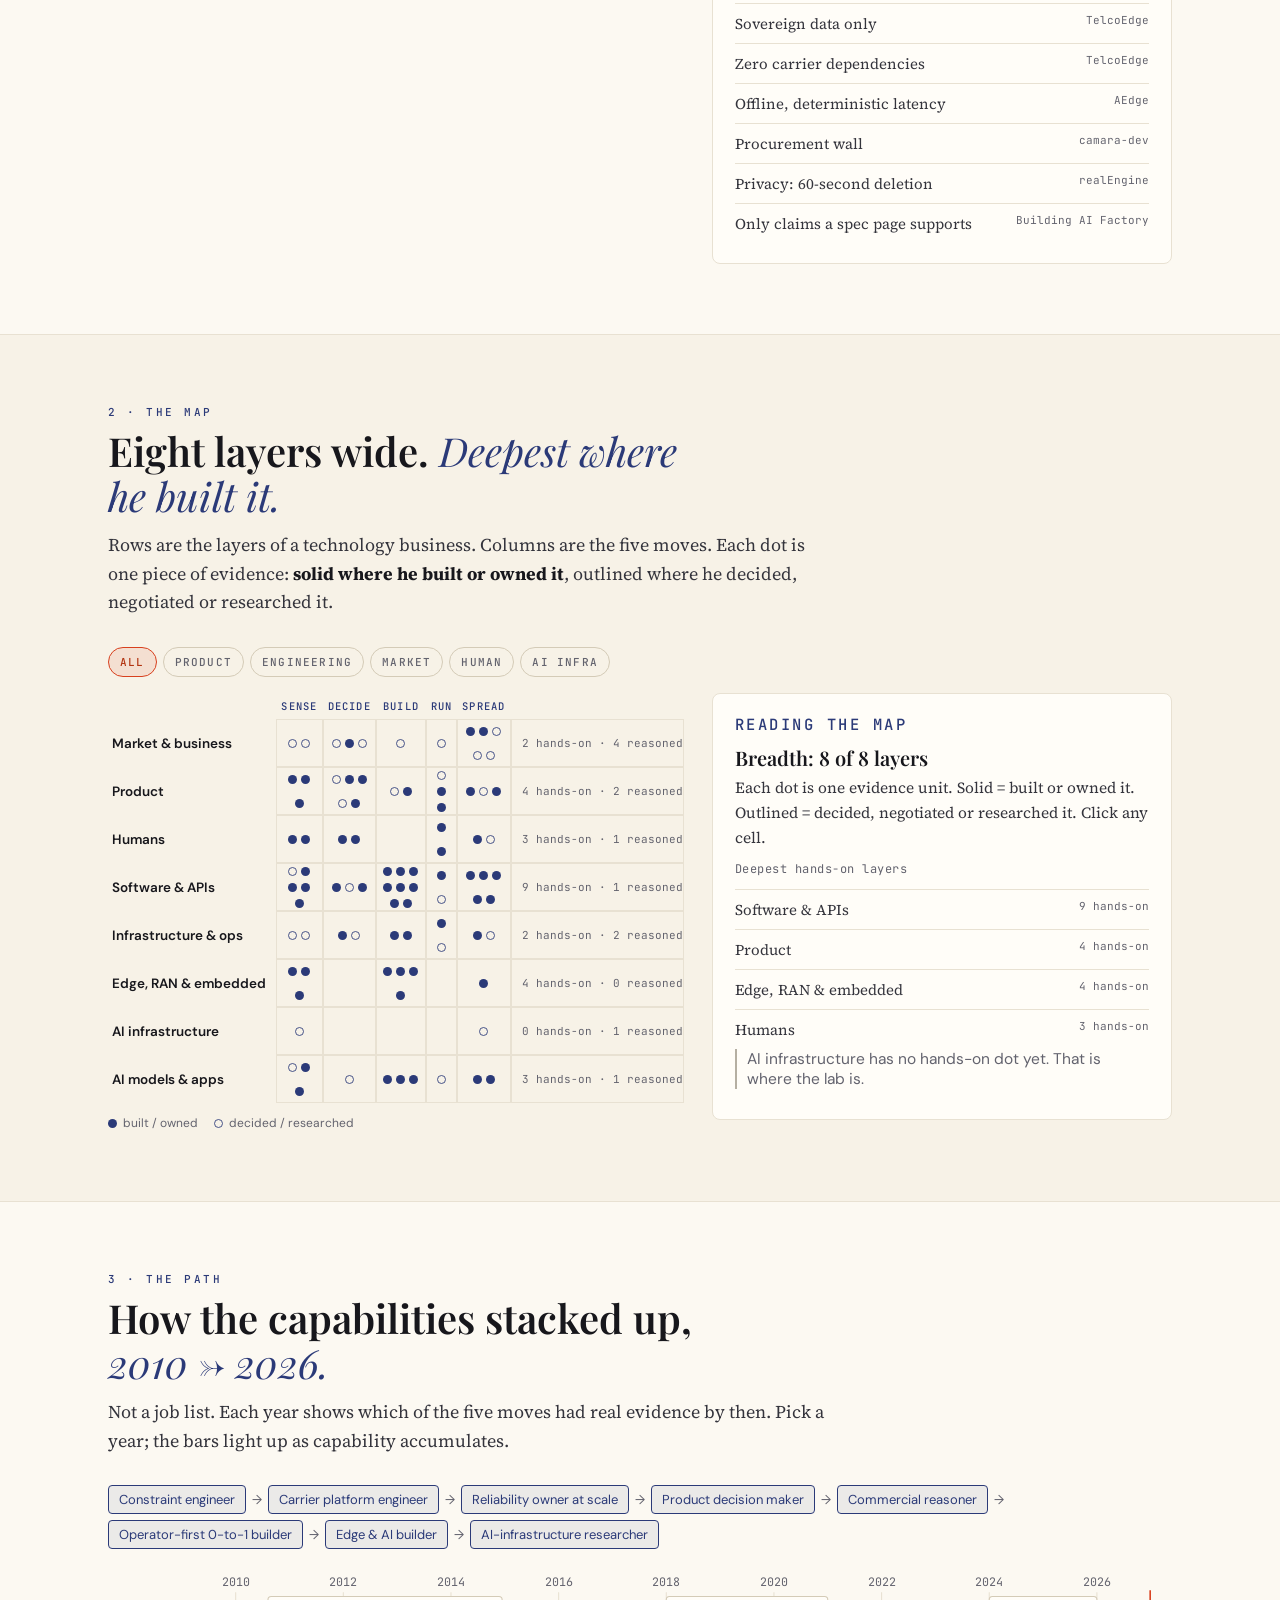
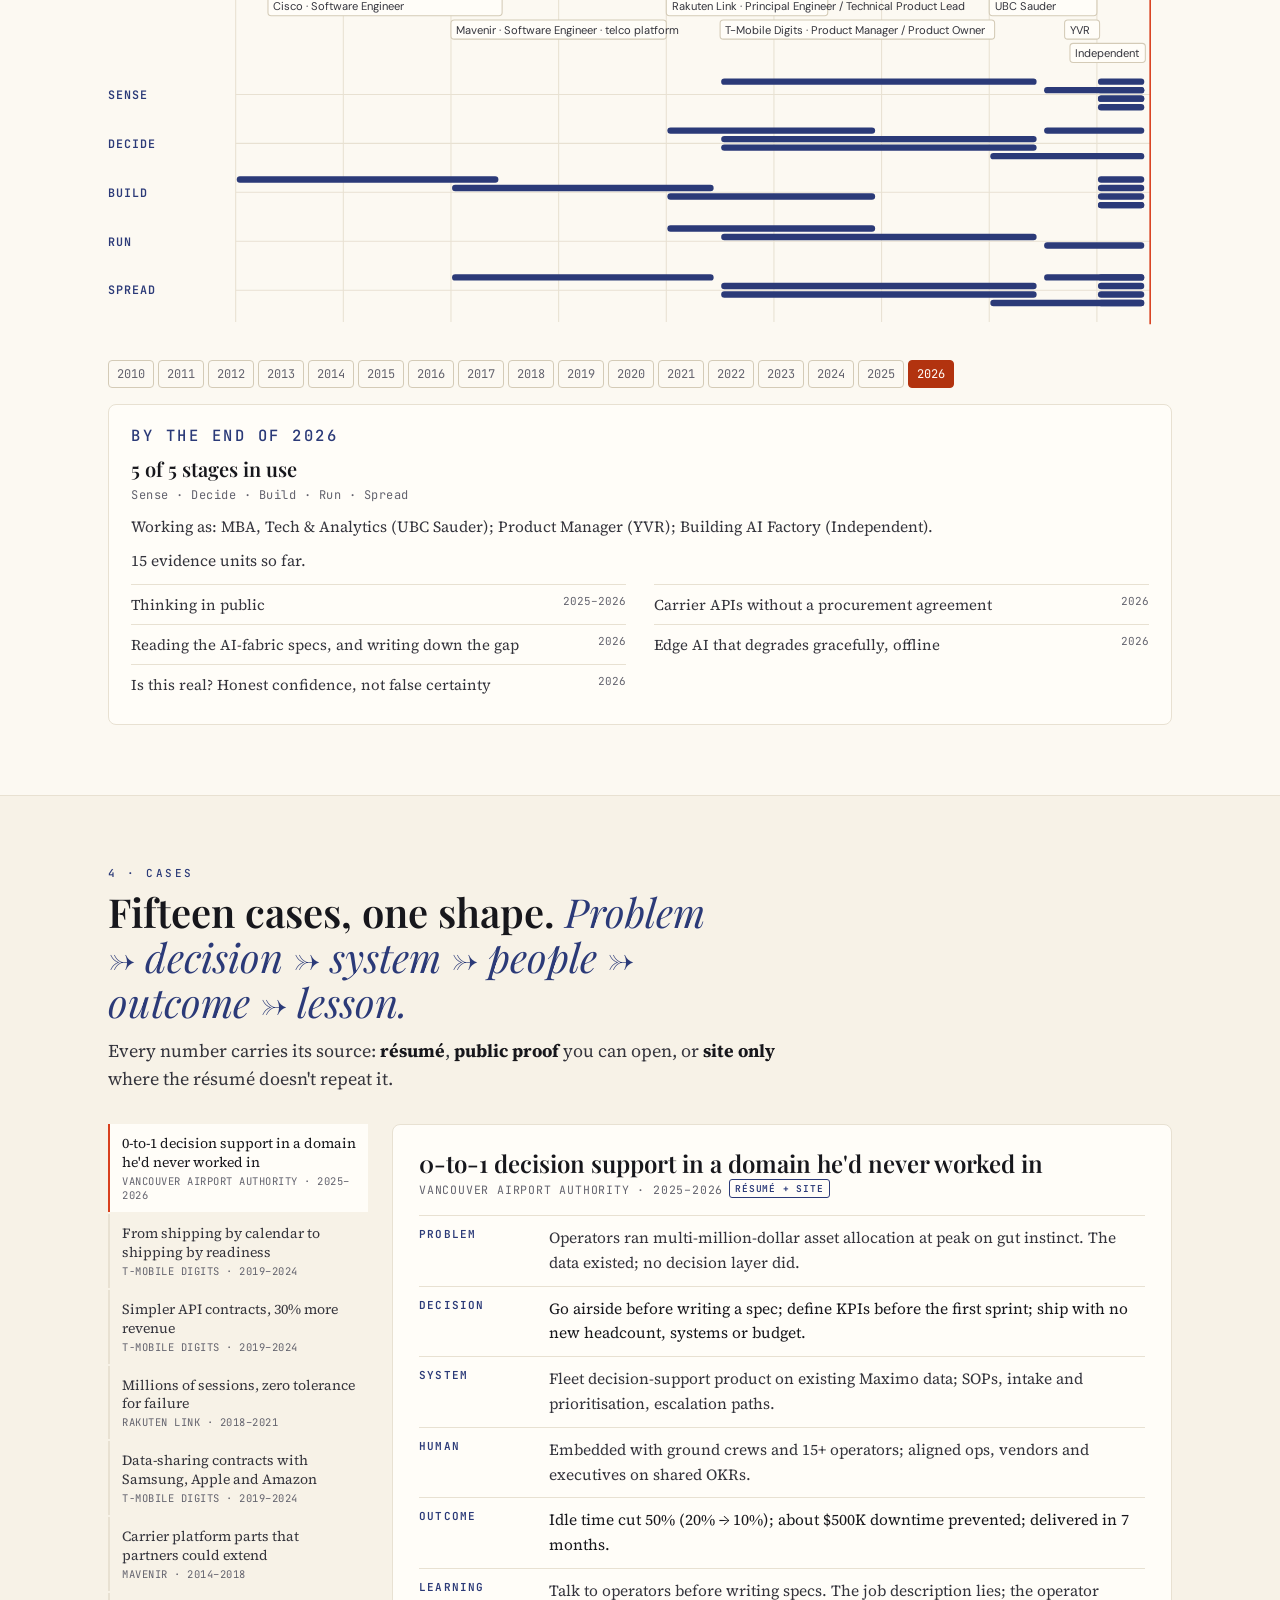
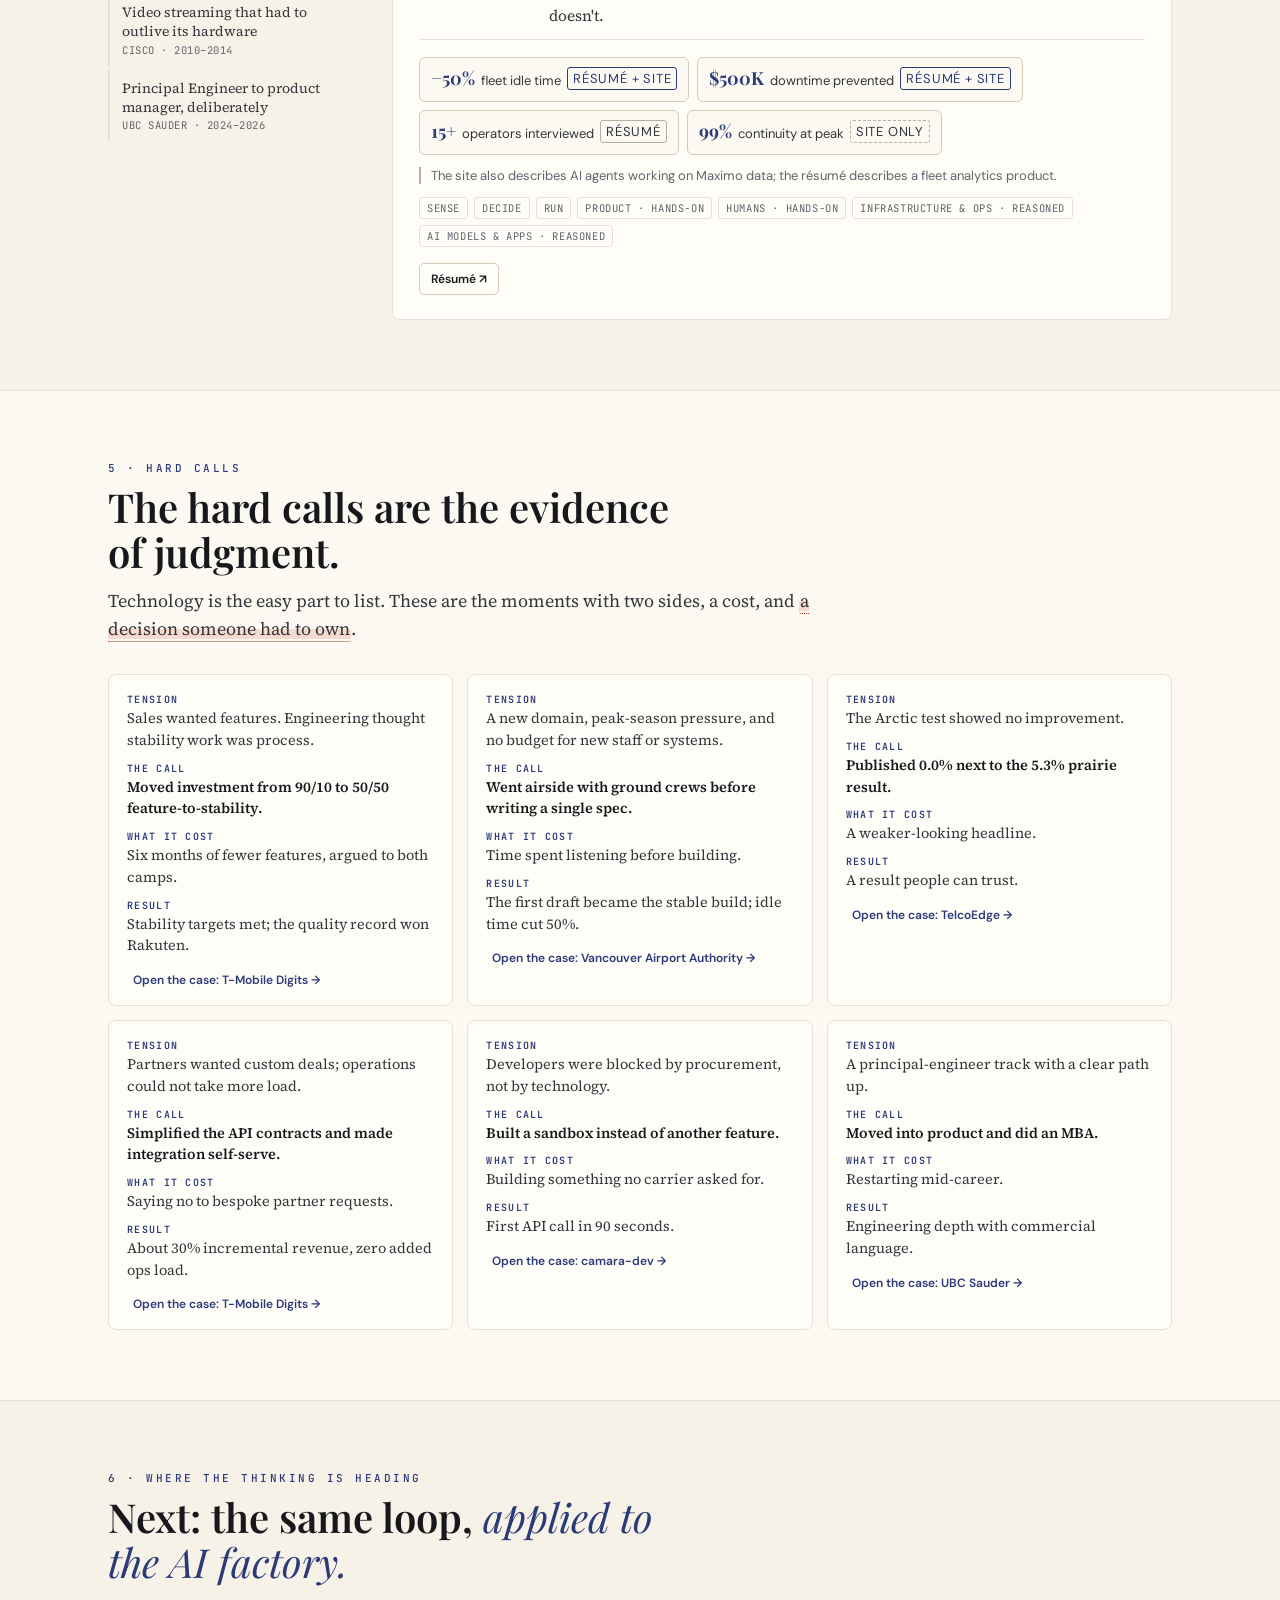
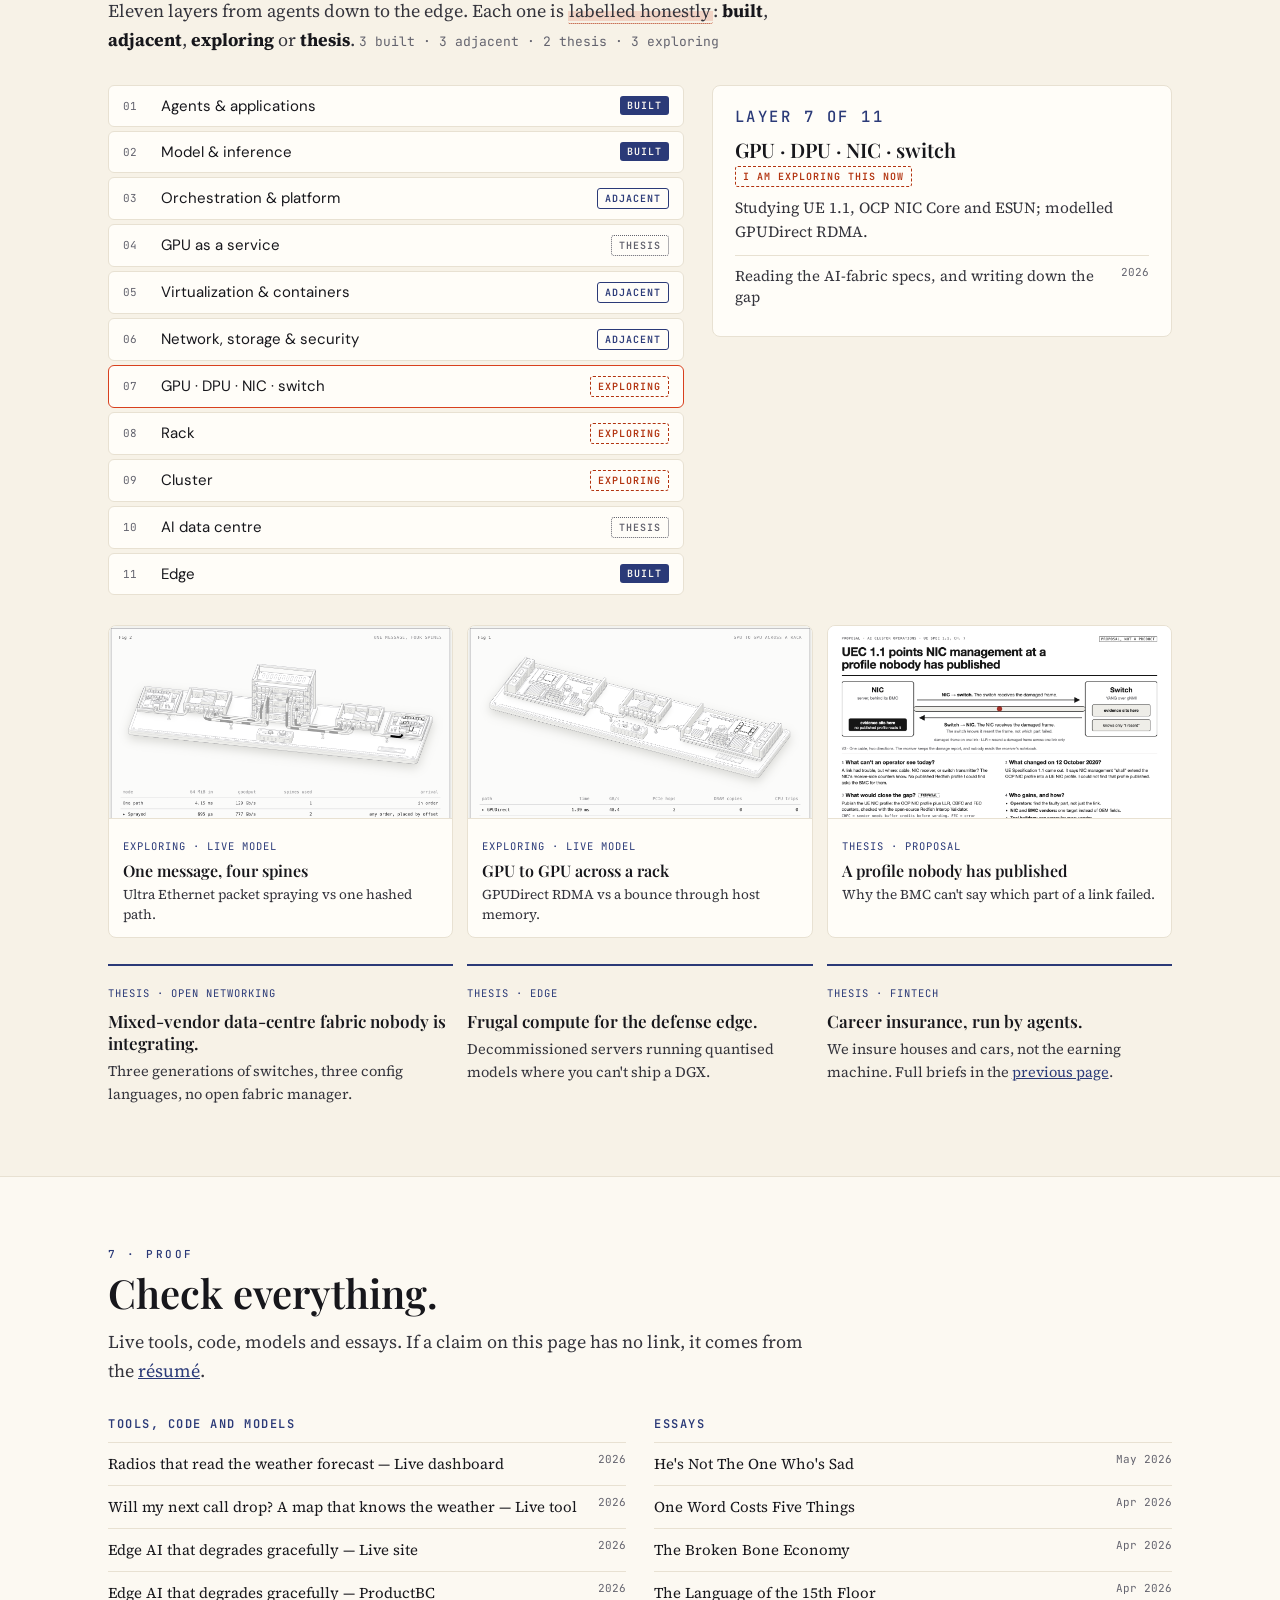
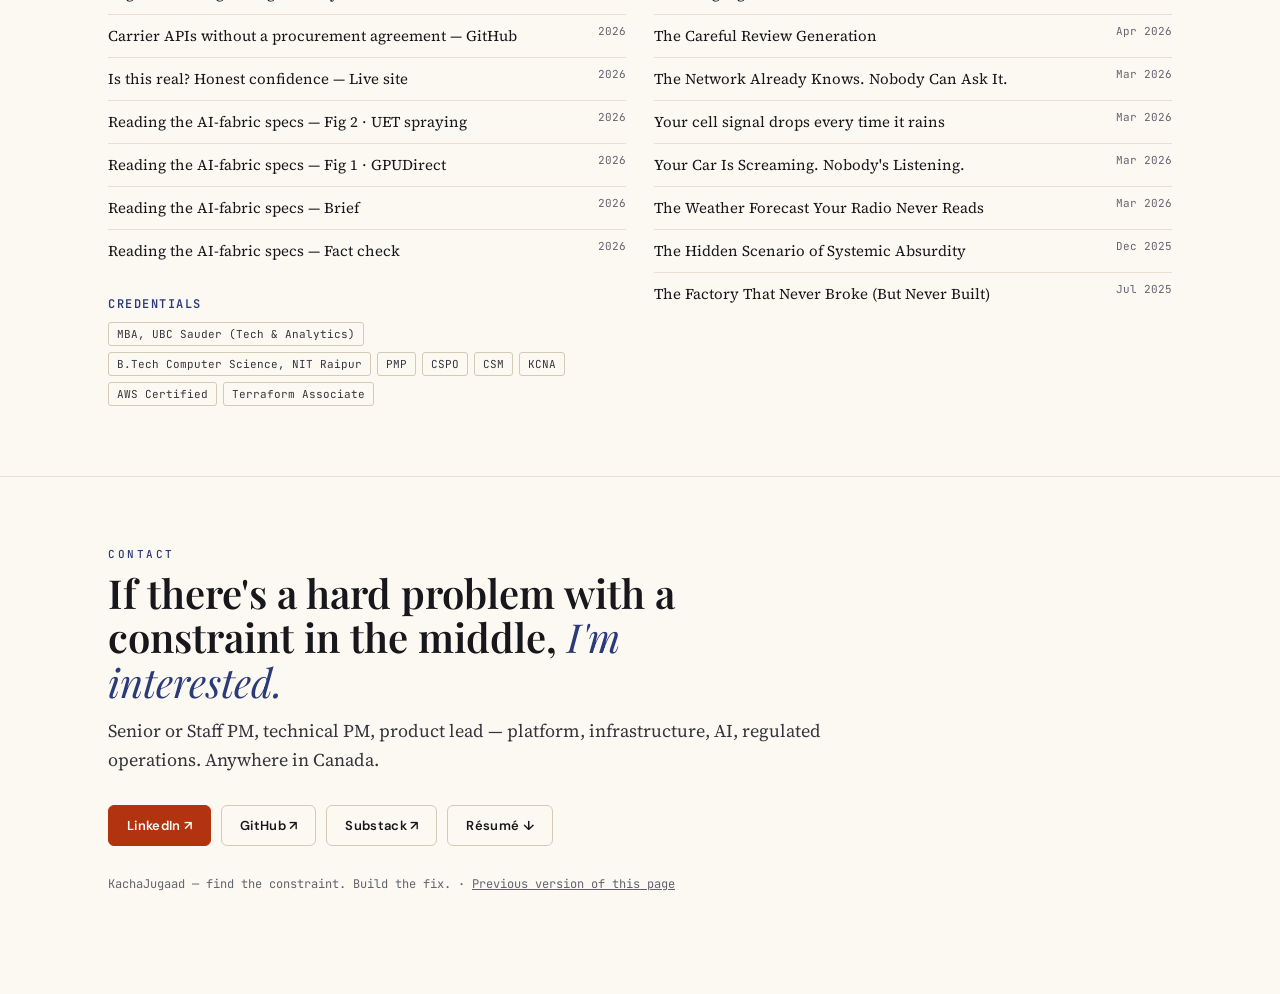
==== commit 0b6e4e10: "Paper theme: new-book cream (#FCF9F2) Lighter cream page, bands and panels; contrast audit 437 eleme" ====
--- a/index.html
+++ b/index.html
@@ -16,7 +16,7 @@
 <link href="https://fonts.googleapis.com/css2?family=Playfair+Display:ital,wght@0,400;0,600;0,700;1,400&family=DM+Sans:wght@400;500;600&family=Source+Serif+4:ital,opsz,wght@0,8..60,400;0,8..60,600;1,8..60,400&family=JetBrains+Mono:wght@400;500;600&display=swap" rel="stylesheet">
 <link rel="stylesheet" href="assets/anatomy.css">
 <script>try{var t=localStorage.getItem("theme");if(t)document.documentElement.dataset.theme=t}catch(e){}</script>
-<meta name="theme-color" content="#F4EFE4" media="(prefers-color-scheme: light)"><meta name="theme-color" content="#121218" media="(prefers-color-scheme: dark)">
+<meta name="theme-color" content="#FCF9F2" media="(prefers-color-scheme: light)"><meta name="theme-color" content="#121218" media="(prefers-color-scheme: dark)">
 </head>
 <body>
 <nav class="top" aria-label="Sections">
--- a/assets/anatomy.css
+++ b/assets/anatomy.css
@@ -1,7 +1,7 @@
 /* Palette: Ink & Vermilion — washi paper, sumi ink, indigo = evidence, vermilion = constraint and selection.
    Bright vermilion for strokes and large marks; --sig-text for small text (5.4:1); --sig-fill behind button text (5.8:1 light, 5.75:1 dark).
    Indigo vs vermilion stay ΔE 79 (light) / 77 (dark) apart under deutan, protan and tritan simulation; every text pair passes WCAG AA. */
-:root{--bg:#F4EFE4;--bg2:#ECE6D8;--panel:#FAF7F0;--deep:#17171C;--ink:#17171C;--text:#34343C;--muted:#63636E;--faint:#ABA79B;--rule:#D9D2C2;--rule2:#C1B9A6;--ev:#2B3A78;--ev-soft:rgba(43,58,120,.09);--on-ev:#F4EFE4;--sig:#D8401E;--sig-text:#B2330F;--sig-soft:rgba(216,64,30,.12);--sig-fill:#B2330F;--on-sig:#FAF7F0;--navbg:rgba(244,239,228,.92);--core:#F0613A;color-scheme:light;
+:root{--bg:#FCF9F2;--bg2:#F7F2E7;--panel:#FFFDF8;--deep:#17171C;--ink:#17171C;--text:#34343C;--muted:#63636E;--faint:#B5AFA2;--rule:#E8E1D2;--rule2:#D4CBB7;--ev:#2B3A78;--ev-soft:rgba(43,58,120,.08);--on-ev:#FCF9F2;--sig:#D8401E;--sig-text:#B2330F;--sig-soft:rgba(216,64,30,.11);--sig-fill:#B2330F;--on-sig:#FFFDF8;--navbg:rgba(252,249,242,.93);--core:#F0613A;color-scheme:light;
   --display:"Playfair Display",Georgia,serif;--serif:"Source Serif 4",Georgia,serif;
   --sans:"DM Sans",system-ui,sans-serif;--mono:"JetBrains Mono",ui-monospace,Menlo,monospace;}
 @media (prefers-color-scheme:dark){:root:not([data-theme="light"]){--bg:#121218;--bg2:#16161D;--panel:#1C1C25;--deep:#09090D;--ink:#F1ECE2;--text:#CBC6BC;--muted:#9590A0;--faint:#4F4C5A;--rule:#2A2A35;--rule2:#3C3B4A;--ev:#9FB0F0;--ev-soft:rgba(159,176,240,.12);--on-ev:#121218;--sig:#F0613A;--sig-text:#F0613A;--sig-soft:rgba(240,97,58,.15);--sig-fill:#F0613A;--on-sig:#121218;--navbg:rgba(18,18,24,.92);--core:#F0613A;color-scheme:dark;}}
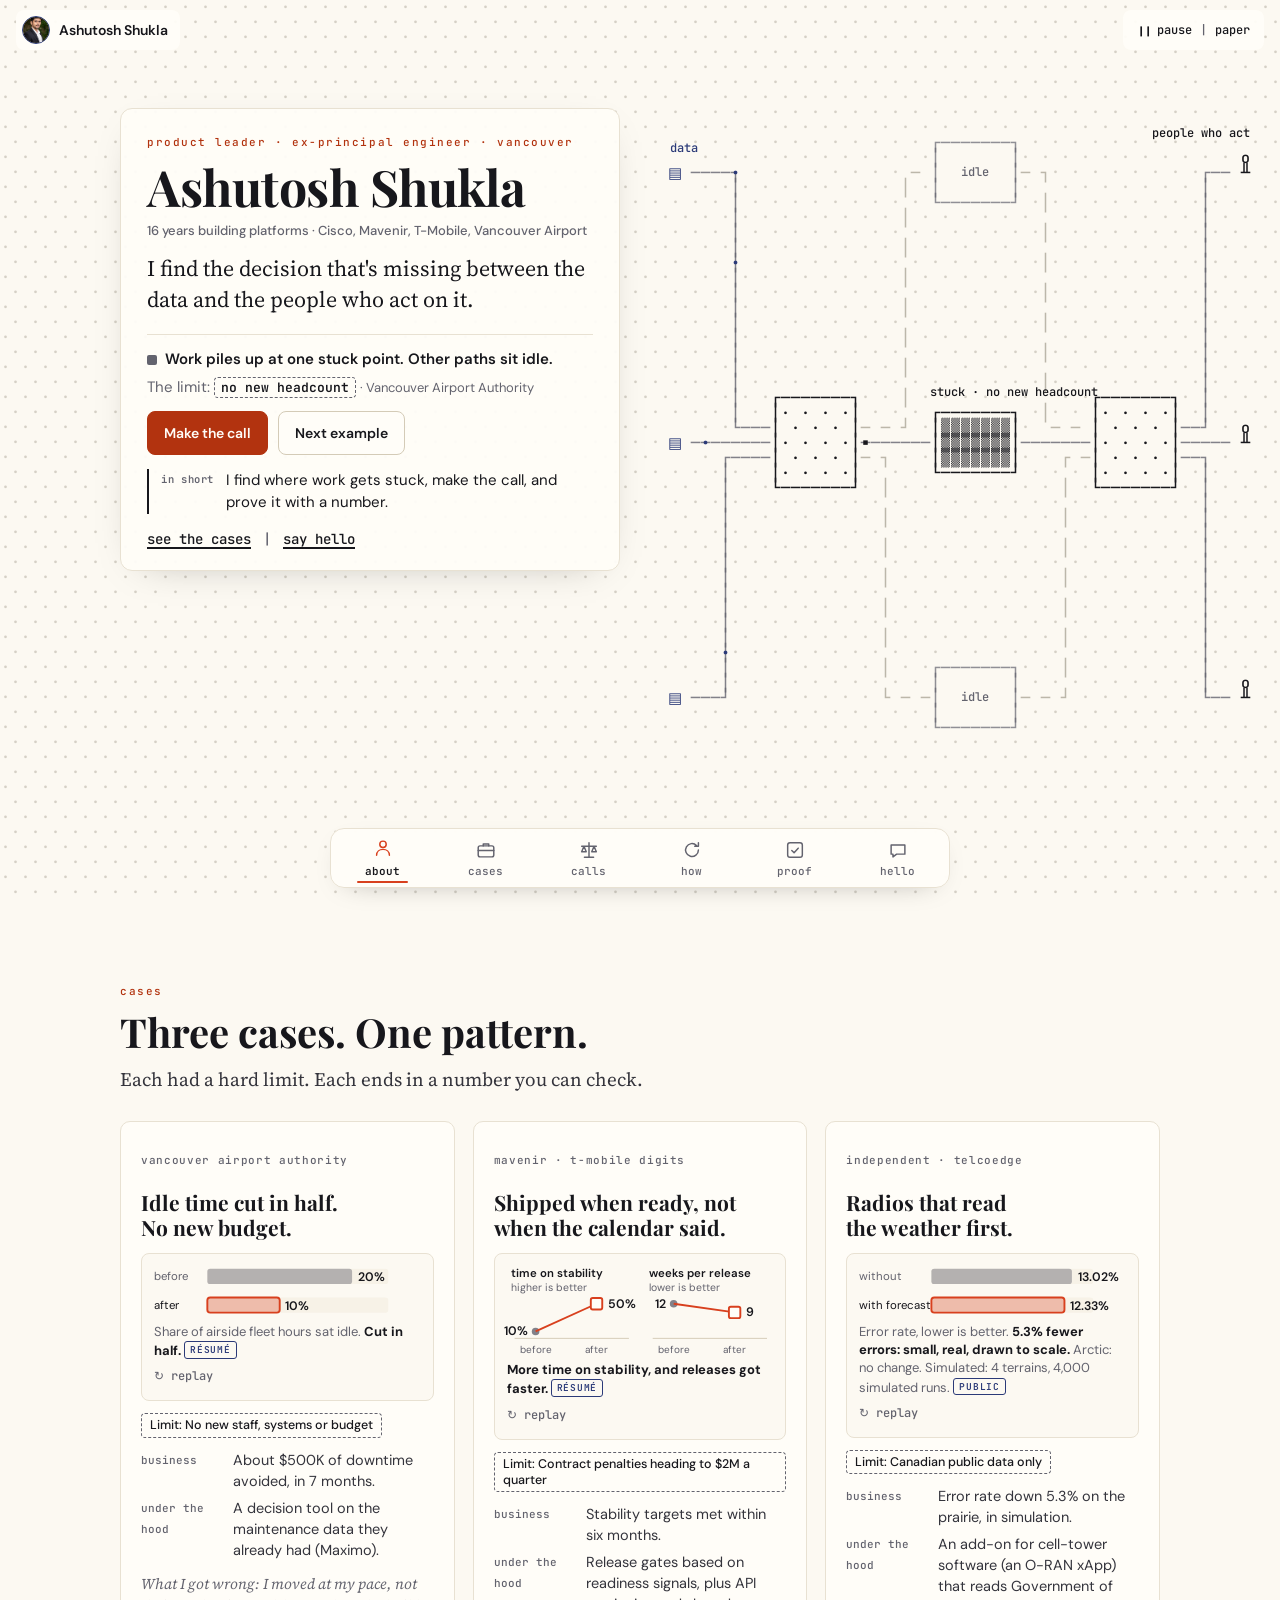
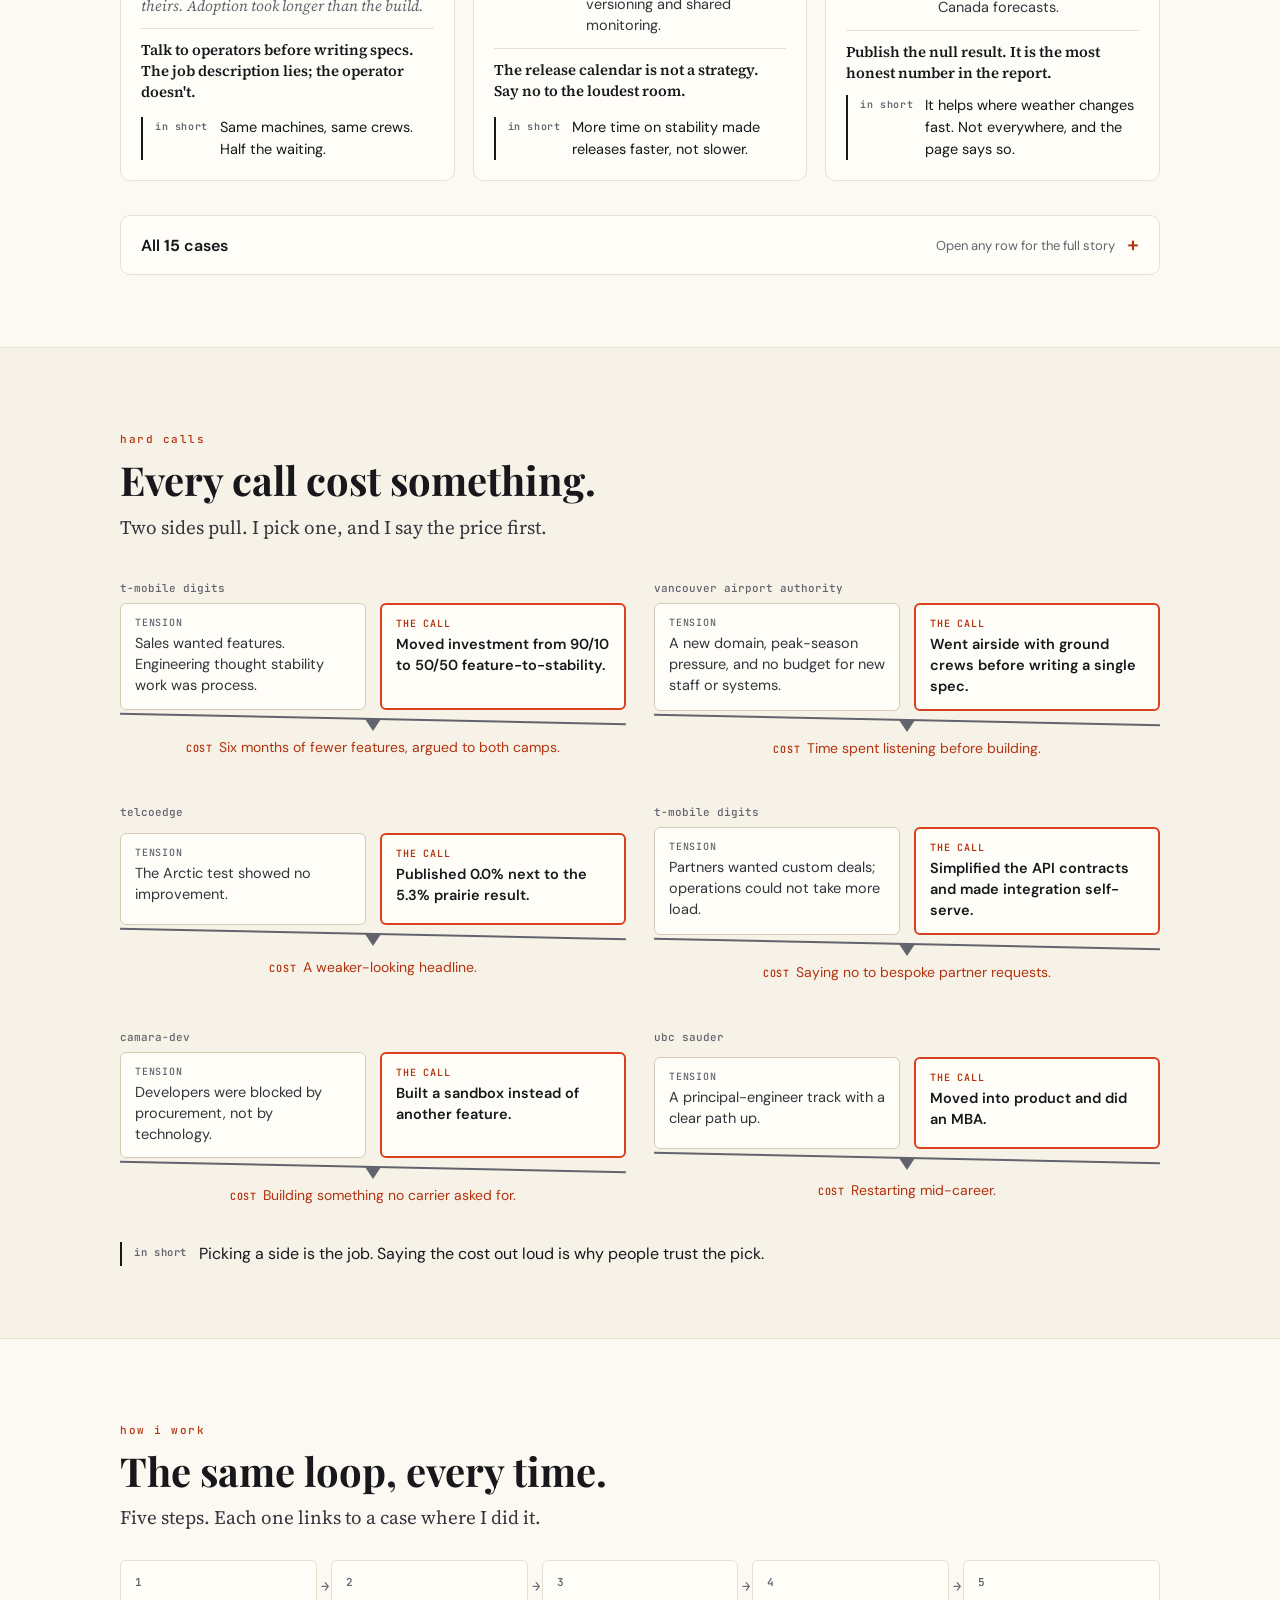
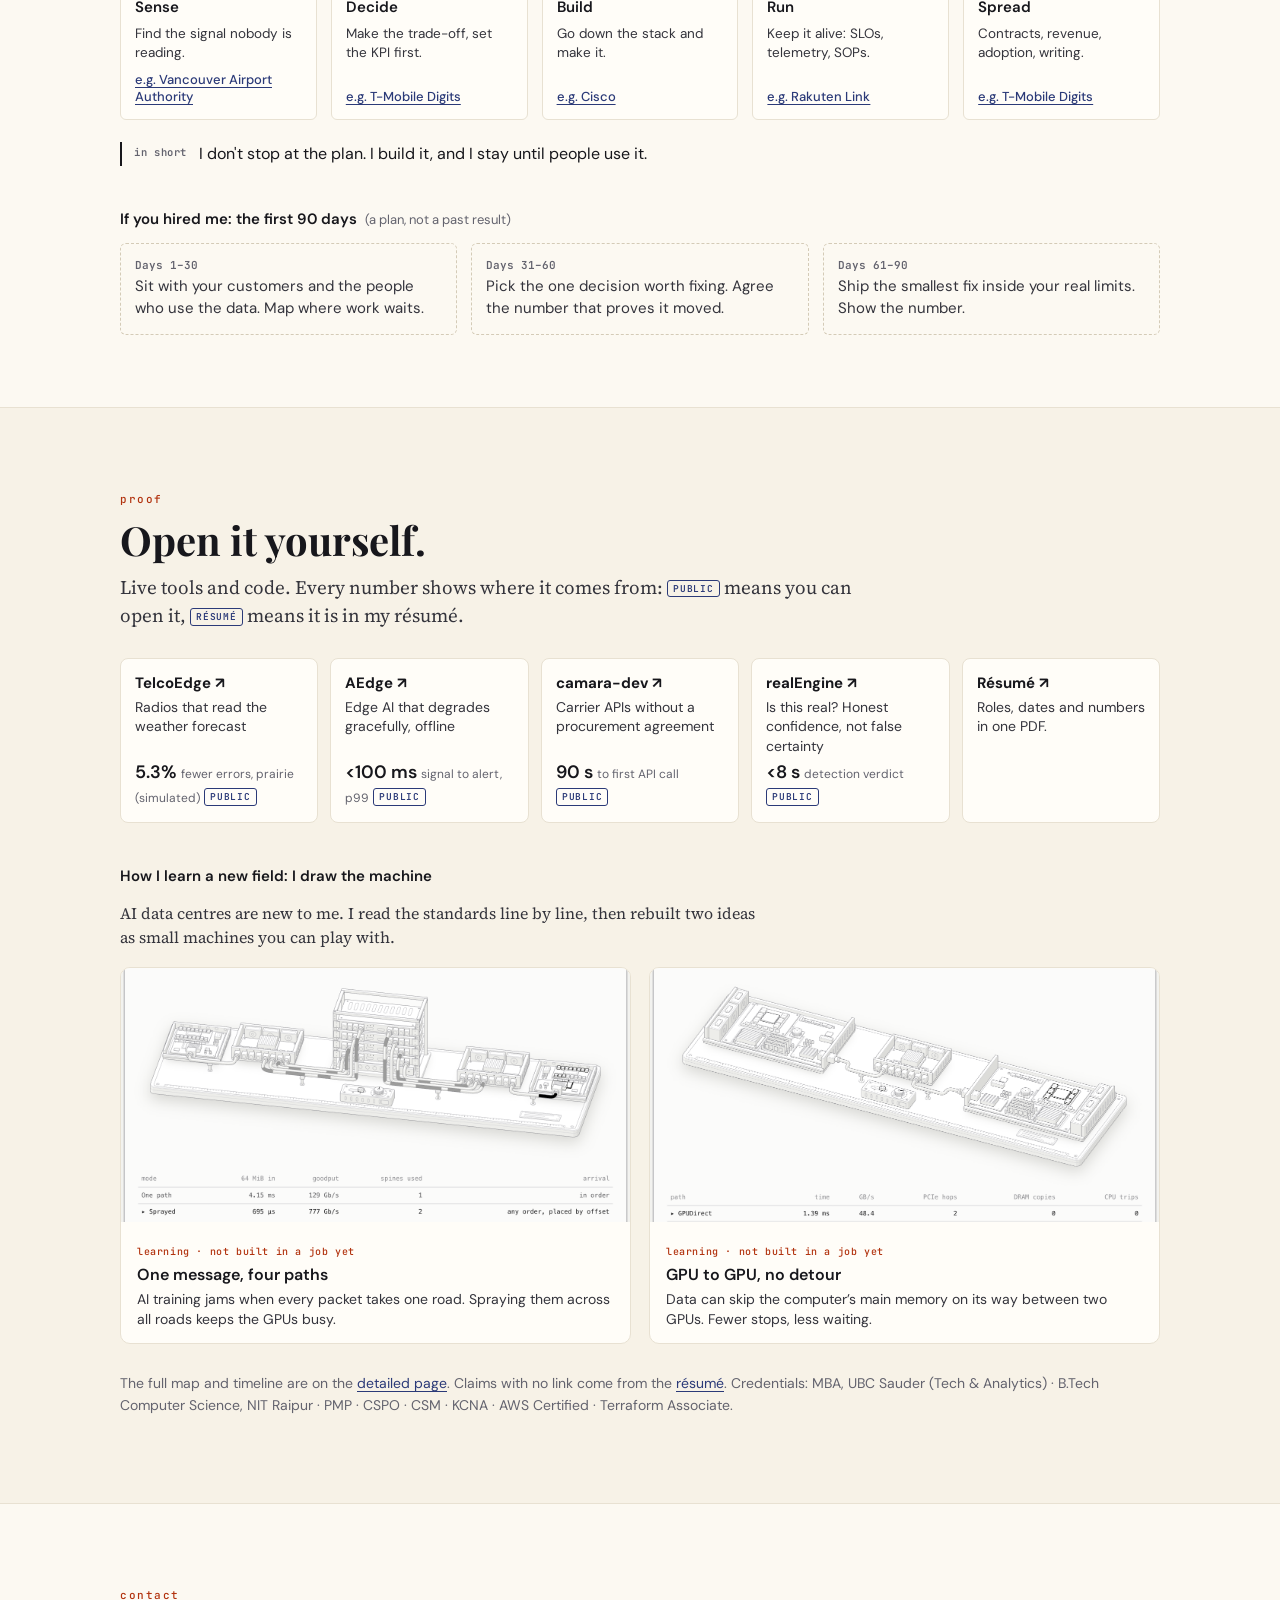
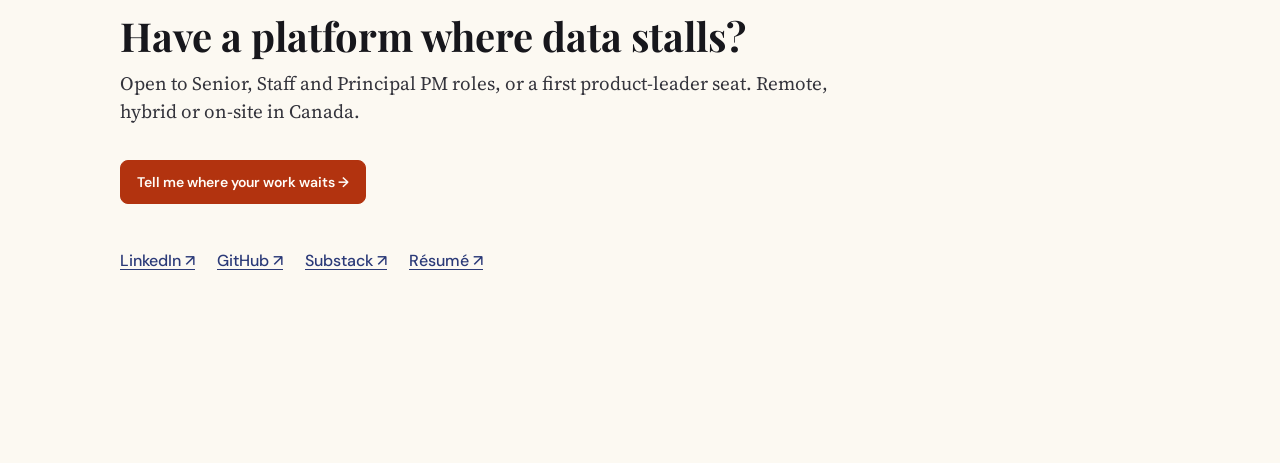
==== commit b83410bd: "v4 living canvas: constraint simulation hero, scroll-spy dock, sourced case charts, llms.txt; curren" ====
--- a/index.html
+++ b/index.html
@@ -2,156 +2,129 @@
 <html lang="en">
 <head>
 <meta charset="utf-8">
-<meta name="viewport" content="width=device-width, initial-scale=1">
-<title>Ashutosh Shukla — Product Builder · From the operator's shift to the wire</title>
-<meta name="description" content="Jobs are flipping from 80% routine to 90% messy. The mess is where Ashutosh Shukla has always worked: he finds the expensive problem hiding in a platform, then goes down the stack to build the decision layer that was missing — under a constraint. Engineer, product owner of a 1M-user platform, MBA; now applying the same loop to AI factories. Vancouver, Canada.">
-<meta property="og:title" content="Ashutosh Shukla — Product Builder">
-<meta property="og:description" content="One loop, run around a constraint: sense, decide, build, run, spread. 15 evidence units since 2010, every one linked to proof. Now: AI factories.">
+<meta name="viewport" content="width=device-width, initial-scale=1, viewport-fit=cover">
+<title>Ashutosh Shukla · Product leader, engineer by training</title>
+<meta name="description" content="Ashutosh Shukla finds the decision that's missing between the data and the people who act on it, then builds it under a hard limit. Product leader, engineer by training, Vancouver. Every number on the page links to its source.">
+<meta property="og:title" content="Ashutosh Shukla · Product leader, engineer by training">
+<meta property="og:description" content="Data gets stuck. One decision clears it. Three cases, six hard calls, every number sourced.">
 <meta property="og:image" content="https://kachajugaad.github.io/headshot.jpg">
 <meta property="og:url" content="https://kachajugaad.github.io/">
 <meta property="og:type" content="website">
 <meta name="twitter:card" content="summary">
 <link rel="icon" href="favicon.svg">
+<link rel="me" href="https://linkedin.com/in/ashutoshukla"><link rel="me" href="https://github.com/KachaJugaad">
+<link rel="describedby" type="text/plain" href="llms.txt">
 <link rel="preconnect" href="https://fonts.googleapis.com"><link rel="preconnect" href="https://fonts.gstatic.com" crossorigin>
-<link href="https://fonts.googleapis.com/css2?family=Playfair+Display:ital,wght@0,400;0,600;0,700;1,400&family=DM+Sans:wght@400;500;600&family=Source+Serif+4:ital,opsz,wght@0,8..60,400;0,8..60,600;1,8..60,400&family=JetBrains+Mono:wght@400;500;600&display=swap" rel="stylesheet">
-<link rel="stylesheet" href="assets/anatomy.css">
+<link href="https://fonts.googleapis.com/css2?family=Playfair+Display:ital,wght@0,600;0,700;1,400&family=DM+Sans:wght@400;500;600&family=Source+Serif+4:ital,opsz,wght@0,8..60,400;0,8..60,600;1,8..60,400&family=JetBrains+Mono:wght@400;500;600&display=swap" rel="stylesheet">
+<link rel="stylesheet" href="assets/v4.css">
 <script>try{var t=localStorage.getItem("theme");if(t)document.documentElement.dataset.theme=t}catch(e){}</script>
 <meta name="theme-color" content="#FCF9F2" media="(prefers-color-scheme: light)"><meta name="theme-color" content="#121218" media="(prefers-color-scheme: dark)">
 </head>
 <body>
-<nav class="top" aria-label="Sections">
-  <div class="wrap">
-    <a class="brand" href="#top"><img src="headshot.jpg" alt="">Ashutosh Shukla <span class="role"><em>//</em> Product Builder</span></a>
-    <div class="navlinks">
-      <a href="#loop">Loop</a><a href="#map">Map</a><a href="#path">Path</a><a href="#cases">Cases</a><a href="#calls">Hard calls</a><a href="#ai">AI factory</a><a href="#proof">Proof</a><a href="#contact">Contact</a>
-    </div>
-    <div class="reader" role="group" aria-label="Reading theme"><button type="button" data-t="light">Paper</button><button type="button" data-t="sepia">Sepia</button><button type="button" data-t="dark">Night</button></div>
-  </div>
-</nav>
+<a class="skip" href="#cases">Skip to the cases</a>
 
-<header class="hero" id="top">
-  <div class="wrap">
-    <p class="kick">Product builder · Engineer by training · Vancouver, Canada</p>
-    <h1>I find the expensive problem hiding in your platform.</h1>
-    <p class="oneliner">Jobs are flipping from 80% routine to <mark class="hl" tabindex="0">90% messy<span class="note" role="note">Unclear problems, people who want different things, no spec. The part of the job AI can't take.</span></mark>. The mess is where I've always worked.</p>
-    <p class="answer">Then I go down the stack and build the <mark class="hl" tabindex="0">decision layer<span class="note" role="note">The piece between the data and the person who has to act on it. Usually missing. Usually where the money is.</span></mark> that was missing — <mark class="hl" tabindex="0">under a constraint<span class="note" role="note">64 MB of RAM. No new headcount. A procurement wall. The limit decides the design, so I start there.</span></mark>.</p>
-    <p class="since">Since 2010 · Open to Senior / Staff PM and product-lead roles · Remote, hybrid or on-site in Canada</p>
-    <div class="proofnums" aria-label="Four results, each sourced">
-      <div><b>−50%</b><span>fleet idle time, 0-to-1 at YVR</span><i>résumé</i></div>
-      <div><b>+30%</b><span>incremental revenue from simpler API contracts</span><i>résumé</i></div>
-      <div><b>99.99%</b><span>uptime, Kubernetes at millions of sessions</span><i>résumé</i></div>
-      <div><b>1M+</b><span>users on the API platform he owned</span><i>résumé</i></div>
-    </div>
-    <div class="ctas"><a class="btn primary" href="#loop">See how I work ↓</a><a class="btn" href="Ashutosh_Shukla_Resume.pdf">Résumé (PDF)</a><a class="btn" href="#contact">Get in touch</a></div>
+<header class="bar">
+  <a class="brand" href="#about"><img src="headshot.jpg" alt="" width="28" height="28">Ashutosh Shukla</a>
+  <div class="controls">
+    <button type="button" id="pause" aria-pressed="false"><span class="ic" aria-hidden="true">❙❙</span><span class="lbl">pause</span></button>
+    <span class="pipe" aria-hidden="true">|</span>
+    <button type="button" id="theme" aria-label="Change reading theme"><span class="lbl">paper</span></button>
   </div>
 </header>
 
-<noscript><div class="wrap" style="padding:20px 28px;border-top:1px solid var(--rule)">The interactive views need JavaScript. Everything is also in the <a href="Ashutosh_Shukla_Resume.pdf">résumé</a> and the <a href="v1/">previous version of this page</a>.</div></noscript>
-
-<section class="sec" id="loop">
-  <div class="wrap">
-    <p class="label">1 · The loop</p>
-    <h2>One loop, run around a constraint. <i>Every case follows it.</i></h2>
-    <p class="lede">Sense the signal nobody reads. <b>Decide</b> the trade-off. <b>Build</b> down the stack. <b>Run</b> it. <b>Spread</b> it through contracts, revenue and writing. Then learn and repeat. The <mark class="hl" tabindex="0">binding limit<span class="note" role="note">The one constraint that, if you lifted it, would change the answer.</span></mark> sits in the middle. AI shows up as an amplifier in three of the builds, not as the identity.</p>
-    <div class="pane">
-      <svg id="loop-svg" class="loopsvg" viewBox="0 0 520 440" role="group" aria-label="The loop: five stages around a constraint core. Select a stage to see its evidence."></svg>
-      <div class="panel" id="loop-panel" aria-live="polite"></div>
+<main>
+<section class="hero" id="about" data-sim data-sec>
+  <canvas aria-hidden="true"></canvas>
+  <div class="card" data-sim-avoid>
+    <p class="kick" id="title">Product leader · ex-Principal Engineer · Vancouver</p>
+    <h1>Ashutosh Shukla</h1>
+    <p class="since"><span id="since"></span> · Cisco, Mavenir, T-Mobile, Vancouver Airport</p>
+    <p class="line" id="line">I find the decision that's missing between the data and the people who act on it.</p>
+    <div class="live" aria-live="polite">
+      <p class="live-what"><span class="dot" aria-hidden="true"></span><span id="live-state">Work piles up at one stuck point. Other paths sit idle.</span></p>
+      <p class="live-limit">The limit: <b id="live-limit">no new headcount</b> <span class="from" id="live-from"></span></p>
+      <p class="live-num" id="live-num" hidden></p>
+      <div class="live-actions"><button type="button" class="btn primary" id="decide">Make the call</button><button type="button" class="btn" id="another">Next example</button></div>
     </div>
+    <p class="so" id="hero-so"><b>In short</b><span>I find where work gets stuck, make the call, and prove it with a number.</span></p>
+    <p class="ctas"><a href="#cases">see the cases</a><span aria-hidden="true">|</span><a href="#contact">say hello</a></p>
   </div>
 </section>
 
-<section class="sec alt" id="map">
+<section class="sec" id="cases" data-sec>
   <div class="wrap">
-    <p class="label">2 · The map</p>
-    <h2>Eight layers wide. <i>Deepest where he built it.</i></h2>
-    <p class="lede">Rows are the layers of a technology business. Columns are the five moves. Each dot is one piece of evidence: <b>solid where he built or owned it</b>, outlined where he decided, negotiated or researched it.</p>
-    <div id="lens" class="lens" role="group" aria-label="Lens"></div>
-    <div class="pane">
-      <div style="overflow-x:auto"><table class="grid" id="map-grid"></table>
-        <div class="legend"><span><i class="dot h"></i>built / owned</span><span><i class="dot r"></i>decided / researched</span></div></div>
-      <div class="panel" id="map-panel" aria-live="polite"></div>
-    </div>
+    <p class="kick">Cases</p>
+    <h2>Three cases. One pattern.</h2>
+    <p class="lede">Each had a hard limit. Each ends in a number you can check.</p>
+    <div class="cards" id="featured"></div>
+    <details class="all" id="all">
+      <summary><span>All <b id="all-count"></b> cases</span><small>Open any row for the full story</small></summary>
+      <ol class="rows" id="rows"></ol>
+    </details>
   </div>
 </section>
 
-<section class="sec" id="path">
+<section class="sec alt" id="calls" data-sec>
   <div class="wrap">
-    <p class="label">3 · The path</p>
-    <h2>How the capabilities stacked up, <i>2010 → 2026.</i></h2>
-    <p class="lede">Not a job list. Each year shows which of the five moves had real evidence by then. Pick a year; the bars light up as capability accumulates.</p>
-    <div class="chain" id="chain" aria-label="Capability transitions"></div>
-    <div style="overflow-x:auto"><svg id="path-svg" class="pathsvg" viewBox="0 0 1000 360" role="img" aria-label="Timeline of roles and evidence by stage, 2010 to 2026" style="min-width:760px"></svg></div>
-    <div class="years" id="years" role="group" aria-label="Choose a year"></div>
-    <div class="panel pathpanel" id="path-panel" aria-live="polite" style="margin-top:16px"></div>
+    <p class="kick">Hard calls</p>
+    <h2>Every call cost something.</h2>
+    <p class="lede">Two sides pull. I pick one, and I say the price first.</p>
+    <div class="balances" id="balances"></div>
+    <p class="so"><b>In short</b><span>Picking a side is the job. Saying the cost out loud is why people trust the pick.</span></p>
   </div>
 </section>
 
-<section class="sec alt" id="cases">
+<section class="sec" id="how" data-sec>
   <div class="wrap">
-    <p class="label">4 · Cases</p>
-    <h2>Fifteen cases, one shape. <i>Problem → decision → system → people → outcome → lesson.</i></h2>
-    <p class="lede">Every number carries its source: <b>résumé</b>, <b>public proof</b> you can open, or <b>site only</b> where the résumé doesn't repeat it.</p>
-    <div class="cases">
-      <div class="rail" id="rail" role="tablist" aria-label="Cases"></div>
-      <article class="case" id="case" aria-live="polite"></article>
-    </div>
+    <p class="kick">How I work</p>
+    <h2>The same loop, every time.</h2>
+    <p class="lede">Five steps. Each one links to a case where I did it.</p>
+    <ol class="loop" id="loop"></ol>
+    <p class="so"><b>In short</b><span>I don't stop at the plan. I build it, and I stay until people use it.</span></p>
+    <h3>If you hired me: the first 90 days <small class="planlbl">(a plan, not a past result)</small></h3>
+    <ol class="plan" id="plan"></ol>
   </div>
 </section>
 
-<section class="sec" id="calls">
+<section class="sec alt" id="proof" data-sec>
   <div class="wrap">
-    <p class="label">5 · Hard calls</p>
-    <h2>The hard calls are the evidence of judgment.</h2>
-    <p class="lede">Technology is the easy part to list. These are the moments with two sides, a cost, and <mark class="hl" tabindex="0">a decision someone had to own<span class="note" role="note">Judgment isn't knowing the answer. It's owning the cost of choosing one.</span></mark>.</p>
-    <div class="calls" id="calls-grid"></div>
+    <p class="kick">Proof</p>
+    <h2>Open it yourself.</h2>
+    <p class="lede">Live tools and code. Every number shows where it comes from: <span class="conf P">public</span> means you can open it, <span class="conf R">résumé</span> means it is in my résumé.</p>
+    <div class="tiles" id="tiles"></div>
+    <h3>How I learn a new field: I draw the machine</h3>
+    <p class="lede small-lede">AI data centres are new to me. I read the standards line by line, then rebuilt two ideas as small machines you can play with.</p>
+    <div class="figs" id="figs"></div>
+    <p class="small">The full map and timeline are on the <a href="v2/#map">detailed page</a>. Claims with no link come from the <a href="Ashutosh_Shukla_Resume.pdf">résumé</a>. <span id="creds"></span></p>
   </div>
 </section>
 
-<section class="sec alt" id="ai">
+<section class="sec" id="contact" data-sec>
   <div class="wrap">
-    <p class="label">6 · Where the thinking is heading</p>
-    <h2>Next: the same loop, <i>applied to the AI factory.</i></h2>
-    <p class="lede">Eleven layers from agents down to the edge. Each one is <mark class="hl" tabindex="0">labelled honestly<span class="note" role="note">Built means I shipped it. Exploring means I'm reading the spec and building models. I won't blur the two.</span></mark>: <b>built</b>, <b>adjacent</b>, <b>exploring</b> or <b>thesis</b>. <span id="stack-count" style="font-family:var(--mono);font-size:13px;color:var(--muted)"></span></p>
-    <div class="pane">
-      <div class="stack" id="stack"></div>
-      <div class="panel" id="stack-panel" aria-live="polite"></div>
-    </div>
-    <div class="figs">
-      <a class="fig" href="lab/uet-spray/" data-dark="lab/uet-spray/" data-light="lab/uet-spray/light.html"><img class="th-d" src="lab/uet-spray/thumb.png" alt="Fig 2: packets sprayed across four spines on an isometric bench" loading="lazy"><img class="th-l" src="lab/uet-spray/thumb-light.png" alt="Fig 2: packets sprayed across four spines on an isometric bench" loading="lazy"><div><small>Exploring · live model</small><b>One message, four spines</b><p>Ultra Ethernet packet spraying vs one hashed path.</p></div></a>
-      <a class="fig" href="lab/gpudirect-rdma/" data-dark="lab/gpudirect-rdma/" data-light="lab/gpudirect-rdma/light.html"><img class="th-d" src="lab/gpudirect-rdma/thumb.png" alt="Fig 1: a tensor moving GPU to GPU across a rack" loading="lazy"><img class="th-l" src="lab/gpudirect-rdma/thumb-light.png" alt="Fig 1: a tensor moving GPU to GPU across a rack" loading="lazy"><div><small>Exploring · live model</small><b>GPU to GPU across a rack</b><p>GPUDirect RDMA vs a bounce through host memory.</p></div></a>
-      <a class="fig" href="briefs/ue-nic-profile/"><img class="th-d" src="briefs/ue-nic-profile/ue-nic-profile-gap-dark.png" alt="One-page brief about NIC link counters" loading="lazy"><img class="th-l" src="briefs/ue-nic-profile/ue-nic-profile-gap.png" alt="One-page brief about NIC link counters" loading="lazy"><div><small>Thesis · proposal</small><b>A profile nobody has published</b><p>Why the BMC can't say which part of a link failed.</p></div></a>
-    </div>
-    <div class="next3">
-      <div><small>Thesis · open networking</small><b>Mixed-vendor data-centre fabric nobody is integrating.</b><p>Three generations of switches, three config languages, no open fabric manager.</p></div>
-      <div><small>Thesis · edge</small><b>Frugal compute for the defense edge.</b><p>Decommissioned servers running quantised models where you can't ship a DGX.</p></div>
-      <div><small>Thesis · fintech</small><b>Career insurance, run by agents.</b><p>We insure houses and cars, not the earning machine. Full briefs in the <a href="v1/#next">previous page</a>.</p></div>
-    </div>
+    <p class="kick">Contact</p>
+    <h2>Have a platform where data stalls?</h2>
+    <p class="lede">Open to Senior, Staff and Principal PM roles, or a first product-leader seat. Remote, hybrid or on-site in Canada.</p>
+    <p><a class="btn primary cta" href="https://linkedin.com/in/ashutoshukla">Tell me where your work waits →</a></p>
+    <p class="email" id="email" hidden></p>
+    <!-- TODO(ashutosh): set EVIDENCE.person.email to the public address; it renders here as plain text -->
+    <p class="links" id="links"></p>
   </div>
 </section>
+</main>
 
-<section class="sec" id="proof">
-  <div class="wrap">
-    <p class="label">7 · Proof</p>
-    <h2>Check everything.</h2>
-    <p class="lede">Live tools, code, models and essays. If a claim on this page has no link, it comes from the <a href="Ashutosh_Shukla_Resume.pdf">résumé</a>.</p>
-    <div class="shelf">
-      <div><h3>Tools, code and models</h3><ul id="shelf-tools"></ul><h3 style="margin-top:24px">Credentials</h3><div class="creds" id="creds"></div></div>
-      <div><h3>Essays</h3><ul id="shelf-essays"></ul></div>
-    </div>
-  </div>
-</section>
+<nav class="dock" aria-label="Sections">
+  <a href="#about" data-to="about"><svg viewBox="0 0 24 24" aria-hidden="true"><circle cx="12" cy="8" r="3.5"/><path d="M5 20c0-3.9 3.1-6.5 7-6.5s7 2.6 7 6.5"/></svg><span>about</span></a>
+  <a href="#cases" data-to="cases"><svg viewBox="0 0 24 24" aria-hidden="true"><rect x="3.5" y="7.5" width="17" height="12" rx="2"/><path d="M9 7.5V5.5h6v2M3.5 12.5h17"/></svg><span>cases</span></a>
+  <a href="#calls" data-to="calls"><svg viewBox="0 0 24 24" aria-hidden="true"><path d="M12 4v16M7 20h10M4 8h16M6.5 8 4 14h5zM17.5 8 15 14h5z"/></svg><span>calls</span></a>
+  <a href="#how" data-to="how"><svg viewBox="0 0 24 24" aria-hidden="true"><path d="M19 12a7 7 0 1 1-2.1-5M19 4v4h-4"/></svg><span>how</span></a>
+  <a href="#proof" data-to="proof"><svg viewBox="0 0 24 24" aria-hidden="true"><rect x="4" y="4" width="16" height="16" rx="2.5"/><path d="m8.5 12.5 2.5 2.5 4.5-5"/></svg><span>proof</span></a>
+  <a href="#contact" data-to="contact"><svg viewBox="0 0 24 24" aria-hidden="true"><path d="M4.5 6.5h15v10h-9l-4 3v-3h-2z"/></svg><span>hello</span></a>
+  <i class="mark" aria-hidden="true"></i>
+</nav>
 
-<footer class="contact" id="contact">
-  <div class="wrap">
-    <p class="label">Contact</p>
-    <h2>If there's a hard problem with a constraint in the middle, <i>I'm interested.</i></h2>
-    <p class="lede">Senior or Staff PM, technical PM, product lead — platform, infrastructure, AI, regulated operations. Anywhere in Canada.</p>
-    <div class="row"><a class="btn primary" href="https://linkedin.com/in/ashutoshukla" target="_blank" rel="noopener">LinkedIn ↗</a><a class="btn" href="https://github.com/KachaJugaad" target="_blank" rel="noopener">GitHub ↗</a><a class="btn" href="https://ashutoshukla.substack.com" target="_blank" rel="noopener">Substack ↗</a><a class="btn" href="Ashutosh_Shukla_Resume.pdf">Résumé ↓</a></div>
-    <p class="fine">KachaJugaad — find the constraint. Build the fix. · <a href="v1/" style="color:var(--muted)">Previous version of this page</a></p>
-  </div>
-</footer>
-
+<noscript><p class="wrap small">The views need JavaScript. Everything is also in the <a href="Ashutosh_Shukla_Resume.pdf">résumé</a> and on the <a href="v2/">detailed page</a>.</p></noscript>
 <script src="assets/evidence.js"></script>
-<script src="assets/anatomy.js"></script>
+<script src="assets/v4.js"></script>
+<script src="assets/sim.js"></script>
 </body>
 </html>
--- a/assets/v4.css
+++ b/assets/v4.css
@@ -0,0 +1,248 @@
+/* v4 · living canvas. Palette: Ink & Vermilion (same tokens as anatomy.css). Indigo = evidence and movement, vermilion = the constraint and the decision box.
+   One shape repeats: a box outlined in vermilion means "a decision"; what fills it is evidence. Mono + lowercase only for interface chrome. */
+:root{--bg:#FCF9F2;--bg2:#F7F2E7;--panel:#FFFDF8;--deck:rgba(255,253,248,.94);--ink:#17171C;--text:#34343C;--muted:#63636E;--faint:#B5AFA2;--rule:#E8E1D2;--rule2:#D4CBB7;
+  --ev:#2B3A78;--ev-soft:rgba(43,58,120,.08);--sig:#D8401E;--sig-text:#B2330F;--sig-soft:rgba(216,64,30,.11);--sig-fill:#B2330F;--on-sig:#FFFDF8;color-scheme:light;
+  --display:"Playfair Display",Georgia,serif;--serif:"Source Serif 4",Georgia,serif;--sans:"DM Sans",system-ui,sans-serif;--mono:"JetBrains Mono",ui-monospace,Menlo,monospace;
+  --box:2px solid var(--sig);--r:6px}
+@media (prefers-color-scheme:dark){:root:not([data-theme="light"]):not([data-theme="sepia"]){--bg:#121218;--bg2:#16161D;--panel:#1C1C25;--deck:rgba(28,28,37,.94);--ink:#F1ECE2;--text:#CBC6BC;--muted:#9590A0;--faint:#4F4C5A;--rule:#2A2A35;--rule2:#3C3B4A;--ev:#9FB0F0;--ev-soft:rgba(159,176,240,.12);--sig:#F0613A;--sig-text:#F0613A;--sig-soft:rgba(240,97,58,.15);--sig-fill:#F0613A;--on-sig:#121218;color-scheme:dark}}
+:root[data-theme="dark"]{--bg:#121218;--bg2:#16161D;--panel:#1C1C25;--deck:rgba(28,28,37,.94);--ink:#F1ECE2;--text:#CBC6BC;--muted:#9590A0;--faint:#4F4C5A;--rule:#2A2A35;--rule2:#3C3B4A;--ev:#9FB0F0;--ev-soft:rgba(159,176,240,.12);--sig:#F0613A;--sig-text:#F0613A;--sig-soft:rgba(240,97,58,.15);--sig-fill:#F0613A;--on-sig:#121218;color-scheme:dark}
+:root[data-theme="sepia"]{--bg:#F8EED8;--bg2:#F0E4C9;--panel:#FBF4E4;--deck:rgba(251,244,228,.95);--ink:#3B2F23;--text:#4E4033;--muted:#6E5E4C;--faint:#B9A98C;--rule:#E0D2B3;--rule2:#CDBB97;--ev:#2B3A78;--ev-soft:rgba(43,58,120,.09);--sig:#D8401E;--sig-text:#A8300E;--sig-soft:rgba(216,64,30,.12);--sig-fill:#A8300E;--on-sig:#FBF4E4;color-scheme:light}
+
+*{box-sizing:border-box}
+html{scroll-behavior:smooth;scroll-padding-top:64px}
+@media (prefers-reduced-motion:reduce){html{scroll-behavior:auto}*,*::before,*::after{transition:none!important;animation:none!important}}
+body{margin:0;background:var(--bg);color:var(--text);font:17px/1.6 var(--serif);-webkit-font-smoothing:antialiased;padding-bottom:calc(92px + env(safe-area-inset-bottom,0px))}
+a{color:var(--ev);text-underline-offset:3px}
+button{font:inherit;color:inherit;background:none;border:0;cursor:pointer;padding:0}
+:focus-visible{outline:2px solid var(--sig);outline-offset:3px;border-radius:2px}
+.skip{position:fixed;top:8px;left:8px;z-index:60;background:var(--panel);padding:8px 14px;transform:translateY(-200%);font:500 14px var(--sans)}
+.skip:focus{transform:none}
+h1,h2,h3{color:var(--ink);text-wrap:balance;margin:0}
+h2{font:700 clamp(28px,4vw,40px)/1.12 var(--display);margin:0 0 10px}
+h3{font:600 15px/1.3 var(--sans);margin:44px 0 14px;display:flex;align-items:center;gap:8px;flex-wrap:wrap}
+.kick{font:500 11px var(--mono);letter-spacing:.14em;text-transform:lowercase;color:var(--sig-text);margin:0 0 12px}
+.lede{font-size:19px;line-height:1.5;color:var(--text);max-width:40em;margin:0 0 28px}
+.small-lede{font-size:16px;margin-bottom:18px}
+.small{font:14px/1.6 var(--sans);color:var(--muted);margin-top:28px}
+.wrap{max-width:1080px;margin:0 auto;padding-left:max(20px,env(safe-area-inset-left,0px));padding-right:max(20px,env(safe-area-inset-right,0px))}
+
+/* top bar */
+.bar{position:fixed;top:0;left:0;right:0;z-index:40;display:flex;justify-content:space-between;align-items:center;gap:12px;
+  padding:calc(10px + env(safe-area-inset-top,0px)) max(16px,env(safe-area-inset-right,0px)) 10px max(16px,env(safe-area-inset-left,0px));pointer-events:none}
+.bar>*{pointer-events:auto;background:var(--deck);border-radius:8px;min-height:40px;display:flex;align-items:center}
+.brand{gap:9px;padding:0 12px 0 6px;font:600 14px var(--sans);color:var(--ink);text-decoration:none}
+.brand img{width:28px;height:28px;border-radius:50%;object-fit:cover;border:1px solid var(--ev)}
+.controls{padding:0 6px;font:500 12px var(--mono);color:var(--muted)}
+.controls button{min-height:40px;min-width:44px;padding:0 8px;display:inline-flex;align-items:center;gap:6px;color:var(--ink)}
+.controls button:hover{color:var(--sig-text)}
+.controls .ic{font-size:10px;letter-spacing:-1px}
+.pipe{color:var(--muted)}
+
+/* hero + canvas */
+.hero{position:relative;height:100svh;min-height:620px;max-height:900px;overflow:hidden;background:var(--bg)}
+.hero canvas{position:absolute;inset:0;width:100%;height:100%;display:block}
+.hero .card{position:relative;z-index:2;width:min(500px,calc(100% - 32px));margin-left:max(16px,calc((100vw - 1080px)/2 + 20px));margin-top:clamp(76px,12svh,120px);
+  background:var(--deck);border:1px solid var(--rule);border-radius:12px;padding:26px 26px 22px;box-shadow:0 10px 40px -24px rgba(0,0,0,.35)}
+.hero h1{font:700 clamp(34px,5vw,50px)/1.05 var(--display);letter-spacing:-.01em;margin:0 0 12px}
+.hero .line{font-size:clamp(19px,2.1vw,22px);line-height:1.45;color:var(--ink);margin:0 0 18px}
+.live{border-top:1px solid var(--rule);padding-top:14px}
+.live p{margin:0 0 6px;font:15px/1.45 var(--sans)}
+.live-what{display:flex;align-items:center;gap:8px;color:var(--ink);font-weight:600!important}
+.dot{width:10px;height:10px;border-radius:2px;background:var(--muted);flex:none;animation:blink 1.4s ease-in-out infinite}
+.since{font:500 13px var(--sans);color:var(--muted);margin:-4px 0 14px}
+#live-state>span{color:var(--sig-text)}
+.cleared .live-what{color:var(--ink)}
+.cleared .dot{background:var(--sig);animation:none}
+@keyframes blink{50%{opacity:.35}}
+.live-limit{color:var(--muted)}
+.live-limit b{color:var(--ink);font:600 13px var(--mono);border:1.5px dashed var(--muted);border-radius:4px;padding:1px 6px}
+.cleared .live-limit b{color:var(--ev);border-color:var(--ev)}
+.from{font-size:13px}
+.live-num{font:600 22px/1.2 var(--sans)!important;color:var(--ink);margin:8px 0!important}
+.live-num em{font-style:normal;color:var(--ev)}
+.live-actions{display:flex;gap:10px;flex-wrap:wrap;margin:12px 0 4px}
+.btn{font:600 14px var(--sans);min-height:44px;padding:0 16px;border-radius:8px;border:1.5px solid var(--rule2);color:var(--ink);background:var(--panel)}
+.btn:hover{border-color:var(--ink)}
+.btn.primary{background:var(--sig-fill);border-color:var(--sig-fill);color:var(--on-sig)}
+.btn.primary:hover{filter:brightness(1.08)}
+.btn[disabled]{cursor:default}
+.btn.primary[disabled]{background:var(--panel);border-color:var(--ev);color:var(--ev)}
+.ctas{display:flex;gap:12px;align-items:center;margin:16px 0 0;font:500 14px var(--mono);color:var(--muted)}
+.ctas a{color:var(--ink);text-decoration-thickness:1.5px}
+.legend{position:absolute;z-index:2;right:max(16px,env(safe-area-inset-right,0px));bottom:calc(96px + env(safe-area-inset-bottom,0px));margin:0;display:flex;gap:14px;flex-wrap:wrap;justify-content:flex-end;
+  font:500 11px var(--mono);color:var(--muted);background:var(--deck);padding:6px 10px;border-radius:6px}
+.lg-src,.lg-pkt{color:var(--ev)}.lg-q{color:var(--sig-text)}
+
+/* the "So" check line: the decision box, filled with the takeaway */
+.so{display:flex;gap:12px;align-items:flex-start;margin:22px 0 0;max-width:46em;font:16px/1.5 var(--sans);color:var(--ink)}
+.so{border-left:2px solid var(--ink);padding-left:12px}
+.so b{flex:none;font:600 10.5px/1.6 var(--mono);letter-spacing:.06em;text-transform:lowercase;color:var(--muted);margin-top:2px}
+.hero .so{margin-top:14px;font-size:15px}
+
+/* sections */
+.sec{padding:84px 0 72px}
+.sec.alt{background:var(--bg2);border-top:1px solid var(--rule);border-bottom:1px solid var(--rule)}
+
+/* chips */
+.conf{display:inline-block;font:600 9.5px/1 var(--mono);letter-spacing:.08em;text-transform:uppercase;padding:3px 5px;border-radius:3px;border:1px solid var(--faint);color:var(--muted);vertical-align:2px;white-space:nowrap}
+.conf.R,.conf.R1,.conf.P{border-color:var(--ev);color:var(--ev)}
+.conf.S{border-style:dashed}
+.conf.draft{border-color:var(--sig);color:var(--sig-text);border-style:dashed}
+h3 .conf{flex:0 0 auto;align-self:center}
+.conf.plan{border-color:var(--muted);border-style:dashed;text-transform:lowercase;letter-spacing:.04em}
+
+/* featured cards */
+.cards{display:grid;grid-template-columns:repeat(3,minmax(0,1fr));gap:18px}
+.case{background:var(--panel);border:1px solid var(--rule);border-radius:10px;padding:20px;display:flex;flex-direction:column;gap:12px;min-width:0}
+.case .org{font:500 11px var(--mono);color:var(--muted);text-transform:lowercase;letter-spacing:.06em}
+.case h3{font:700 21px/1.2 var(--display);margin:0}
+.meter{background:var(--bg);border:1px solid var(--rule);border-radius:8px;padding:12px 12px 8px}
+.meter svg{display:block;width:100%;height:auto;overflow:visible}
+.meter .cap{font:13px/1.4 var(--sans);color:var(--muted);margin:6px 0 0;min-height:2.8em}
+.meter .cap b{color:var(--ink)}
+.m-track{fill:var(--bg2)}.m-before{fill:var(--muted);opacity:.45}.m-after{fill:var(--sig);opacity:.3}.m-box{fill:none;stroke:var(--sig);stroke-width:2}
+.m-t{font:12px var(--sans);fill:var(--muted)}.m-v{font:600 13px var(--sans);fill:var(--ink)}.m-zero{stroke:var(--muted);stroke-width:2.5}
+.m-grow{transform-box:fill-box;transform-origin:left;transition:transform 1s cubic-bezier(.2,.7,.2,1)}
+.m-rise{transform-box:fill-box;transform-origin:bottom;transition:transform 1s cubic-bezier(.2,.7,.2,1)}
+.meter:not(.on) .m-grow{transform:scaleX(0)}.meter:not(.on) .m-rise{transform:scaleY(0)}
+.meter .m-step{transition:opacity .4s}.meter:not(.on) .m-step{opacity:0}
+.replay{font:500 12px var(--mono);color:var(--muted);min-height:32px}
+.replay:hover{color:var(--sig-text)}
+.tag{align-self:flex-start;font:500 12.5px/1.3 var(--sans);color:var(--ink);border:1.5px dashed var(--muted);border-radius:4px;padding:3px 8px}
+.two{margin:0;display:grid;gap:6px;font:14.5px/1.45 var(--sans)}
+.two div{display:grid;grid-template-columns:84px 1fr;gap:8px}
+.two dt{font:500 11px/1.9 var(--mono);color:var(--muted);text-transform:lowercase}
+.two dd{margin:0;color:var(--text)}
+.miss{font:italic 15px/1.45 var(--serif);color:var(--muted);margin:0}
+.rule{font:600 15px/1.4 var(--serif);color:var(--ink);margin:0;padding-top:10px;border-top:1px solid var(--rule)}
+.case .so{margin-top:auto;font-size:14.5px}
+.case .so b{font-size:10px}
+
+/* all cases */
+.all{margin-top:34px;border:1px solid var(--rule);border-radius:10px;background:var(--panel)}
+.all>summary{list-style:none;cursor:pointer;display:flex;justify-content:space-between;align-items:center;gap:12px;padding:16px 20px;font:600 16px var(--sans);color:var(--ink);min-height:56px}
+.all>summary::-webkit-details-marker{display:none}
+.all>summary::after{content:"+";font:500 20px var(--mono);color:var(--sig-text)}
+.all[open]>summary::after{content:"−"}
+.all>summary small{font:400 13px var(--sans);color:var(--muted);margin-left:auto}
+.rows{list-style:none;margin:0;padding:0 20px 10px}
+.rows>li{border-top:1px solid var(--rule)}
+.rows details>summary{list-style:none;cursor:pointer;display:grid;grid-template-columns:1fr auto;gap:4px 16px;padding:14px 0;min-height:44px}
+.rows details>summary::-webkit-details-marker{display:none}
+.rows .t{font:600 15.5px/1.35 var(--sans);color:var(--ink)}
+.rows .o{font:12.5px var(--sans);color:var(--muted);grid-column:1}
+.rows .n{grid-row:1/3;grid-column:2;align-self:center;font:600 15px var(--sans);color:var(--ink);text-align:right;white-space:nowrap}
+.rows .body{padding:0 0 18px;display:grid;gap:8px;font:15px/1.5 var(--sans);max-width:46em}
+.rows .body p{margin:0}
+.rows .body b{font:500 11px var(--mono);color:var(--muted);text-transform:lowercase;display:inline-block;min-width:70px}
+.rows .mets{display:flex;flex-wrap:wrap;gap:6px 14px;font-size:14px}
+.rows .proof a{margin-right:12px;font-size:14px}
+
+/* hard calls as balances */
+.balances{display:grid;grid-template-columns:repeat(2,minmax(0,1fr));gap:22px 28px}
+.bal{display:grid;grid-template-columns:1fr 1fr;gap:0 14px;min-width:0}
+.bal .who{grid-column:1/3;font:500 11px var(--mono);color:var(--muted);text-transform:lowercase;margin-bottom:8px}
+.bal .side{font:14.5px/1.45 var(--sans);padding:12px 14px;border-radius:var(--r);min-height:100%}
+.bal .side small{display:block;font:500 10px var(--mono);letter-spacing:.08em;text-transform:uppercase;margin-bottom:4px}
+.bal .ten{background:var(--panel);border:1px solid var(--rule2);color:var(--text)}
+.bal .ten small{color:var(--muted)}
+.bal .call{background:var(--panel);border:var(--box);color:var(--ink);font-weight:600}
+.bal .call small{color:var(--sig-text);font-weight:600}
+.bal .beam{grid-column:1/3;height:16px;position:relative;margin-top:8px}
+.bal .beam::before{content:"";position:absolute;left:0;right:0;top:0;border-top:2px solid var(--muted);transform:rotate(1.2deg);transform-origin:center}
+.bal .beam::after{content:"";position:absolute;left:50%;top:1px;transform:translateX(-50%);border:8px solid transparent;border-top:12px solid var(--muted);border-bottom:0}
+.bal .cost{grid-column:1/3;text-align:center;font:14px/1.4 var(--sans);color:var(--sig-text);margin-top:4px}
+.bal .cost b{font:600 10px var(--mono);letter-spacing:.08em;text-transform:uppercase;margin-right:6px}
+
+/* loop */
+.loop{list-style:none;margin:0;padding:0;display:grid;grid-template-columns:repeat(5,minmax(0,1fr));gap:14px;counter-reset:s}
+.loop .no{font:600 11px var(--mono);color:var(--muted)}
+.loop .ex{font:500 13px var(--sans);margin-top:auto}
+.planlbl{font:400 13px var(--sans);color:var(--muted)}
+.cta{display:inline-flex;align-items:center;text-decoration:none;margin:6px 0 18px}
+.loop li{position:relative;background:var(--panel);border:1px solid var(--rule);border-radius:var(--r);padding:14px;display:flex;flex-direction:column;gap:8px;min-width:0}
+.loop li:not(:last-child)::after{content:"→";position:absolute;right:-13px;top:16px;font:600 14px var(--mono);color:var(--muted)}
+.loop .nm{font:600 15px var(--sans);color:var(--ink)}
+.loop .ln{font:13.5px/1.4 var(--sans);color:var(--text)}
+.loop .sq{display:flex;flex-wrap:wrap;gap:3px;margin-top:auto}
+.loop .sq i{width:11px;height:11px;border-radius:2px;background:var(--sig);opacity:.75}
+.loop .ct{font:500 11px var(--mono);color:var(--muted)}
+.rules{margin:0;padding:0;list-style:none;display:grid;gap:8px;max-width:46em}
+.rules li{display:grid;grid-template-columns:28px 1fr auto;gap:10px;align-items:baseline;padding:10px 0;border-bottom:1px solid var(--rule);font:17px/1.4 var(--serif);color:var(--ink)}
+.rules li>span:first-child{font:600 12px var(--mono);color:var(--sig-text)}
+.rules li small{font:12px var(--sans);color:var(--muted)}
+.plan{list-style:none;margin:0;padding:0;display:grid;grid-template-columns:repeat(3,minmax(0,1fr));gap:14px}
+.plan li{border:1.5px dashed var(--rule2);border-radius:var(--r);padding:14px;font:15px/1.45 var(--sans);color:var(--text)}
+.plan li b{display:block;font:600 11px var(--mono);color:var(--muted);margin-bottom:4px}
+
+/* T-shape */
+.tee{display:grid;grid-template-columns:repeat(8,minmax(0,1fr));gap:6px;max-width:720px}
+.tee button{display:flex;flex-direction:column;align-items:center;gap:3px;min-width:0;padding:0;border-radius:6px}
+.tee .top{width:100%;height:84px;background:var(--ink);color:var(--bg);border-radius:4px;display:flex;align-items:center;justify-content:center;font:600 11px/1.1 var(--sans);writing-mode:vertical-rl;transform:rotate(180deg);padding:6px 0}
+.tee button[aria-pressed="true"] .top{background:var(--sig-fill);color:var(--on-sig)}
+.tee i{width:22px;height:16px;border-radius:3px;display:block}
+.tee i.h{background:var(--sig);opacity:.75}
+.tee i.r{border:1.5px dashed var(--sig)}
+.tee .c{font:500 11px var(--mono);color:var(--muted);margin-top:4px}
+.tee-list{margin:14px 0 0;font:14.5px/1.5 var(--sans);min-height:1.5em;max-width:46em}
+.tee-list b{color:var(--ink)}
+
+/* anatomy figures + tiles */
+.figs{display:grid;grid-template-columns:repeat(2,minmax(0,1fr));gap:18px}
+.fig{display:block;text-decoration:none;color:inherit;background:var(--panel);border:1px solid var(--rule);border-radius:10px;overflow:hidden}
+.fig img{display:block;width:100%;aspect-ratio:16/8;object-fit:cover;object-position:50% 30%;background:var(--bg2)}
+.fig .th-d{display:none}
+@media (prefers-color-scheme:dark){:root:not([data-theme="light"]):not([data-theme="sepia"]) .fig .th-d{display:block}:root:not([data-theme="light"]):not([data-theme="sepia"]) .fig .th-l{display:none}}
+:root[data-theme="dark"] .fig .th-d{display:block}:root[data-theme="dark"] .fig .th-l{display:none}
+.fig div{padding:14px 16px}
+.fig b{display:block;font:600 16px var(--sans);color:var(--ink)}
+.fig p{margin:4px 0 0;font:14px/1.45 var(--sans);color:var(--text)}
+.fig small{font:500 10px var(--mono);letter-spacing:.06em;text-transform:lowercase;color:var(--sig-text)}
+.fig:hover b{color:var(--sig-text)}
+.tiles{display:grid;grid-template-columns:repeat(5,minmax(0,1fr));gap:12px}
+.tile{display:flex;flex-direction:column;gap:4px;padding:14px;background:var(--panel);border:1px solid var(--rule);border-radius:8px;text-decoration:none;color:var(--text);font:14px/1.4 var(--sans);min-width:0}
+.tile b{color:var(--ink);font-size:15px}
+.tile .v{font:600 18px var(--sans);color:var(--ink);margin-top:auto}
+.tile:hover{border-color:var(--ev)}
+
+/* contact */
+.email{font:600 clamp(20px,3vw,26px) var(--sans);color:var(--ink);user-select:all}
+.links{display:flex;flex-wrap:wrap;gap:10px 22px;font:500 16px var(--sans)}
+.links a{min-height:44px;display:inline-flex;align-items:center}
+
+/* dock */
+.dock{position:fixed;z-index:45;left:50%;transform:translateX(-50%);bottom:calc(12px + env(safe-area-inset-bottom,0px));width:min(620px,calc(100% - 24px));
+  display:grid;grid-template-columns:repeat(6,minmax(0,1fr));background:var(--deck);border:1px solid var(--rule);border-radius:14px;box-shadow:0 8px 30px -18px rgba(0,0,0,.4);backdrop-filter:blur(8px)}
+.dock a{display:flex;flex-direction:column;align-items:center;justify-content:center;gap:3px;min-height:58px;color:var(--muted);text-decoration:none;font:500 11px var(--mono)}
+.dock svg{width:22px;height:22px;fill:none;stroke:currentColor;stroke-width:1.6;stroke-linecap:round;stroke-linejoin:round;transition:transform .2s}
+.dock a[aria-current="location"]{color:var(--ink);font-weight:600}
+.dock a[aria-current="location"] svg{transform:translateY(-2px);stroke:var(--sig)}
+.dock a:hover{color:var(--ink)}
+.dock .mark{position:absolute;bottom:4px;left:calc(100%/24);width:calc(100%/12);height:2px;background:var(--sig);border-radius:2px;transform:translateX(calc(var(--i,0)*200%));transition:transform .45s cubic-bezier(.16,1,.3,1)}
+
+/* responsive */
+@media (max-width:900px){
+  .cards{grid-template-columns:minmax(0,1fr)}
+  .loop{grid-template-columns:repeat(2,minmax(0,1fr))}
+  .loop li:not(:last-child)::after{display:none}
+  .tiles{grid-template-columns:repeat(2,minmax(0,1fr))}
+}
+@media (max-width:640px){
+  body{font-size:16px}
+  .hero{height:auto;min-height:0;max-height:none;padding-bottom:24px}
+  .hero .card{margin:330px 12px 0;width:auto;padding:20px 18px 18px}
+  .hero .ctas,.hero #hero-so{display:none}
+  .hero .line{margin-bottom:14px}
+  .legend{left:12px;right:12px;justify-content:center;gap:10px;bottom:calc(84px + env(safe-area-inset-bottom,0px))}
+  .brand{font-size:13px}
+  .controls .lbl{font-size:11px}
+  .sec{padding:64px 0 56px}
+  .balances{grid-template-columns:minmax(0,1fr)}
+  .plan{grid-template-columns:minmax(0,1fr)}
+  .figs{grid-template-columns:minmax(0,1fr)}
+  .tee .top{height:84px;font-size:10px}
+  .tee i{width:16px;height:13px}
+  .two div{grid-template-columns:minmax(0,1fr);gap:0}
+  .dock a{min-height:54px;font-size:10px}
+}
+@media (max-width:380px){.loop{grid-template-columns:minmax(0,1fr)}.controls .pipe{display:none}}
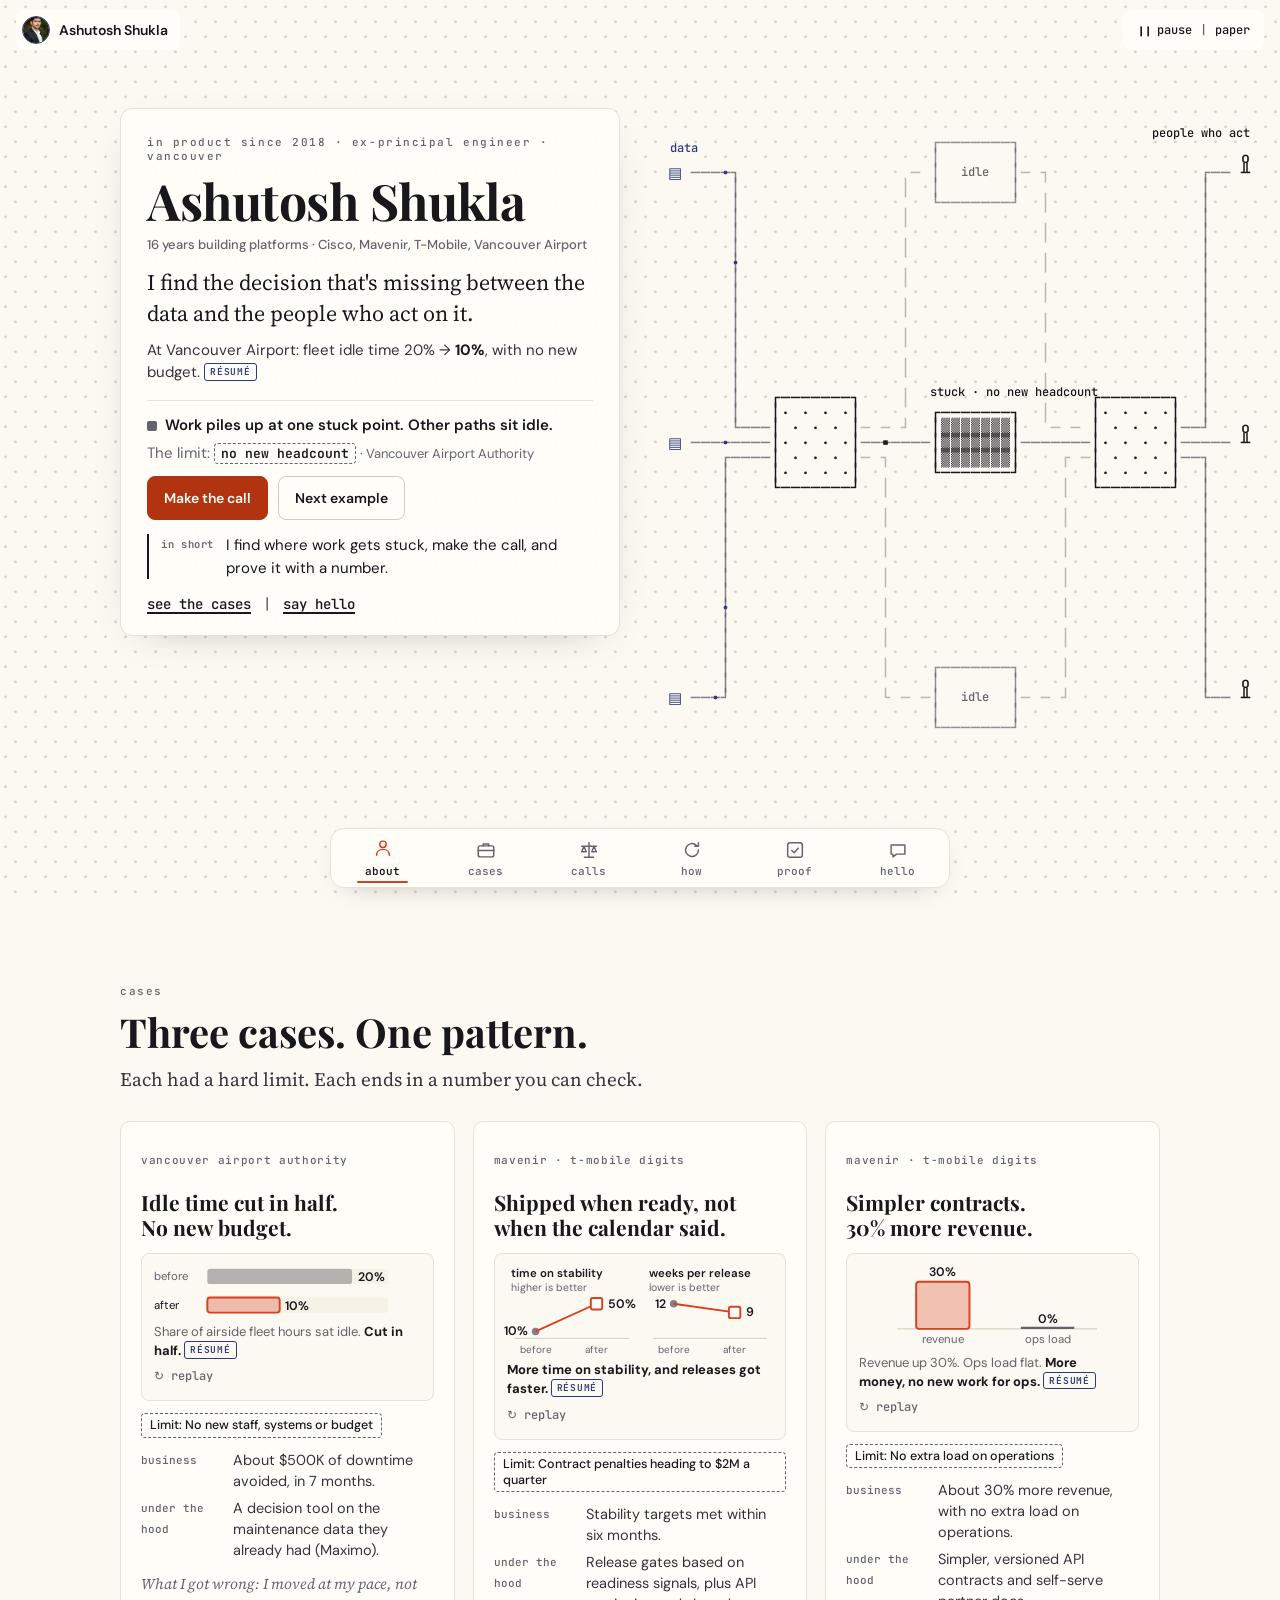
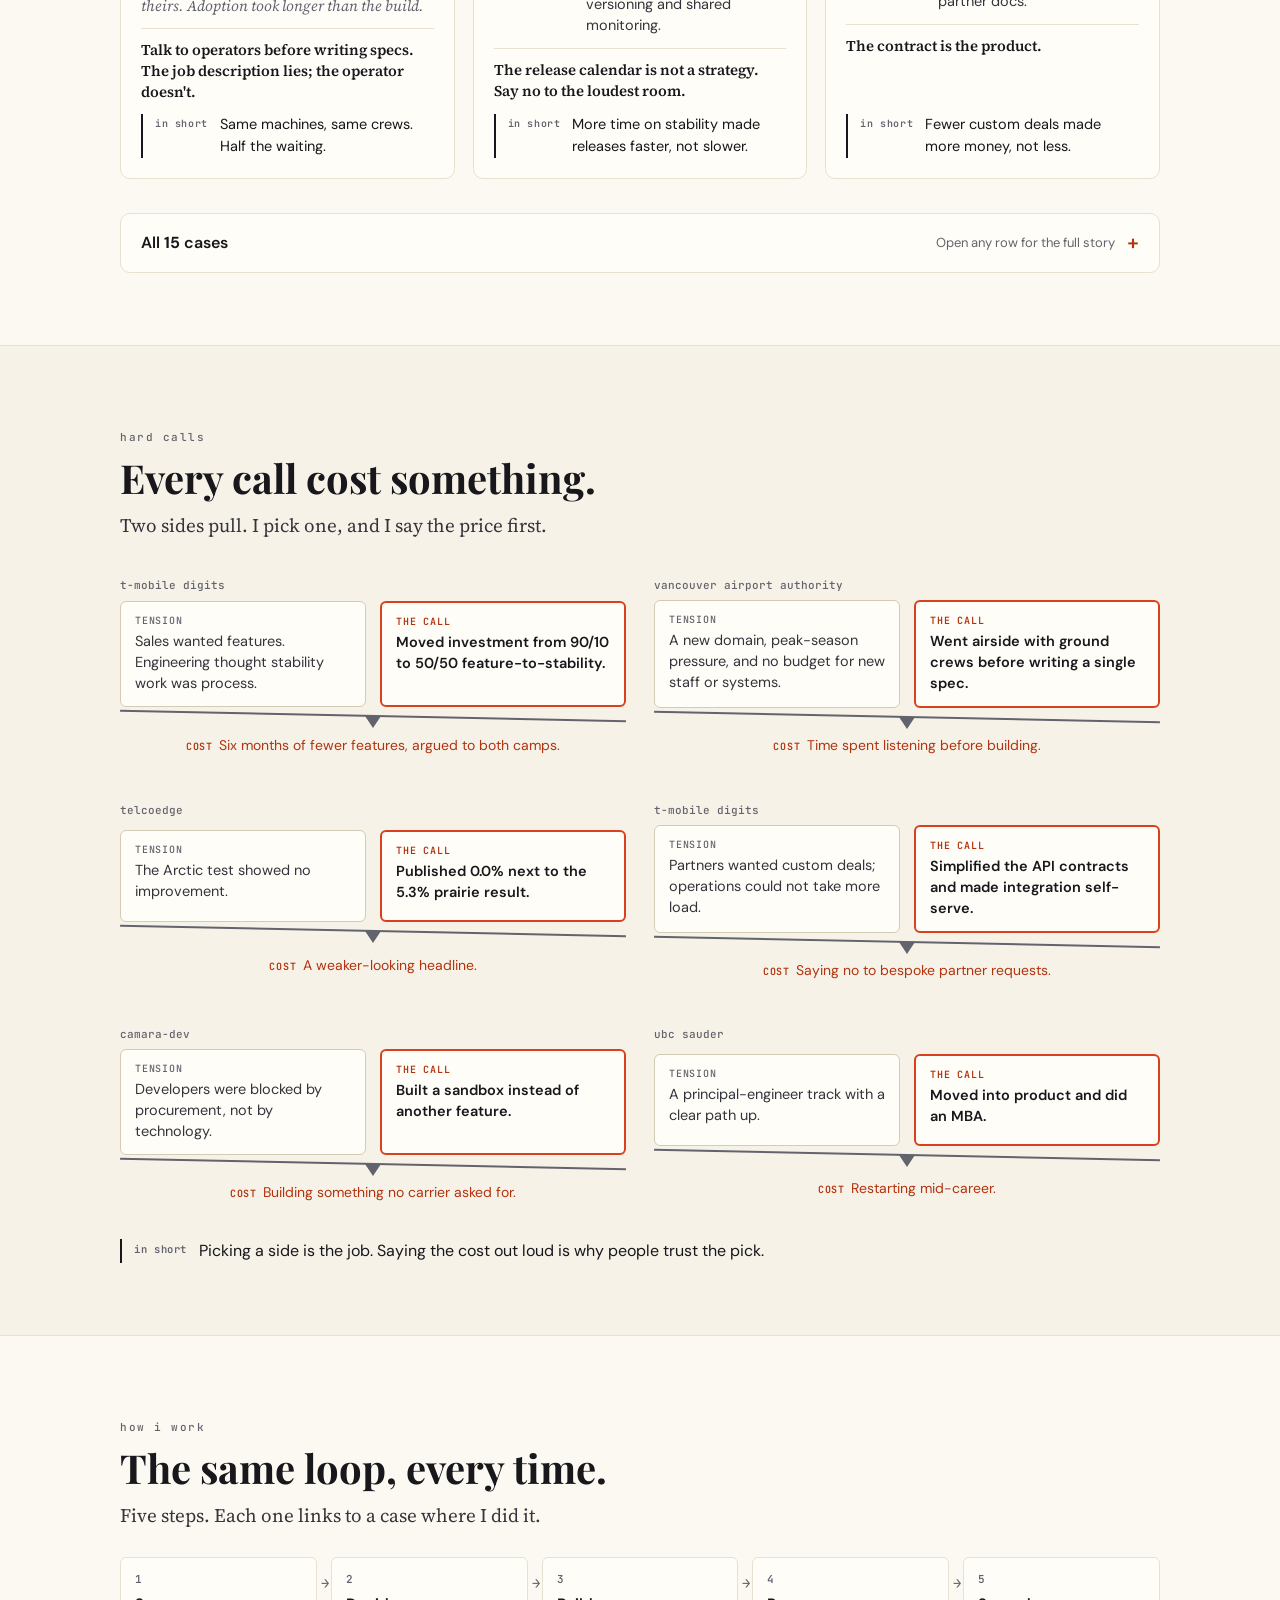
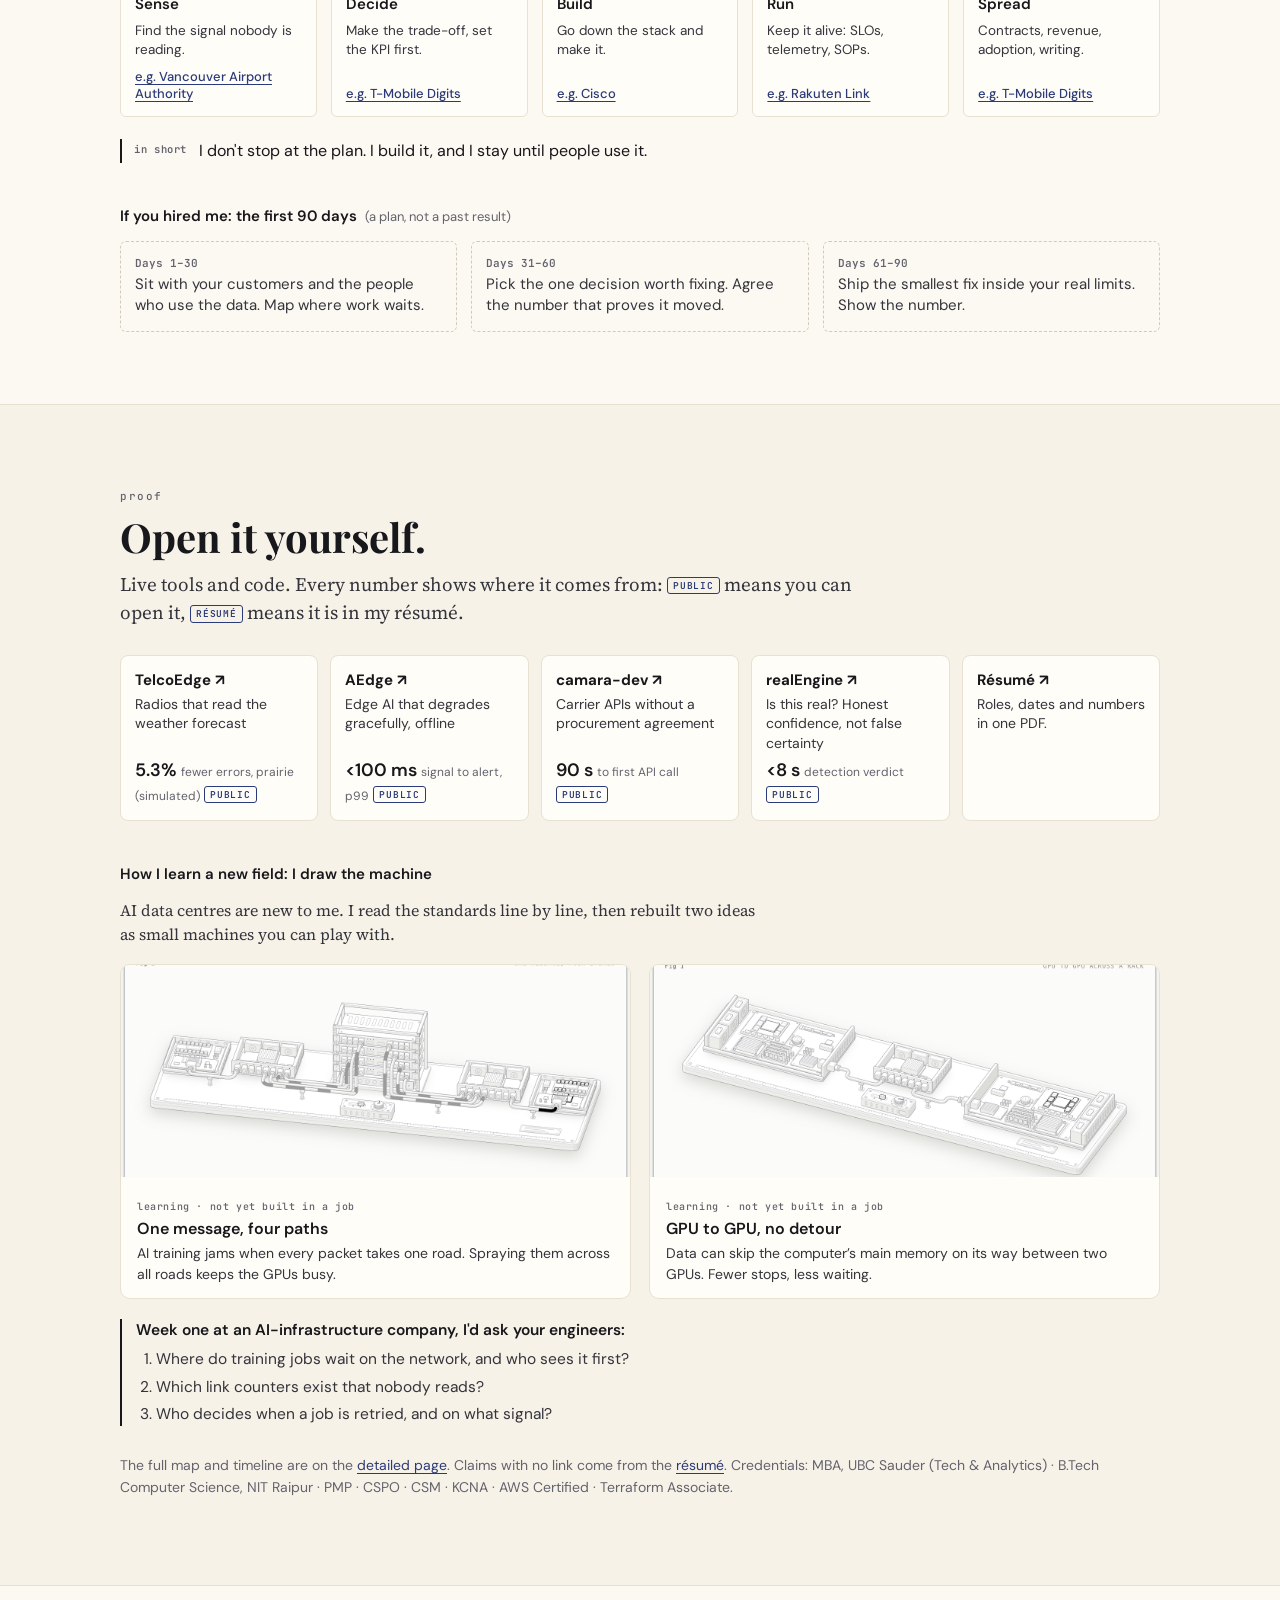
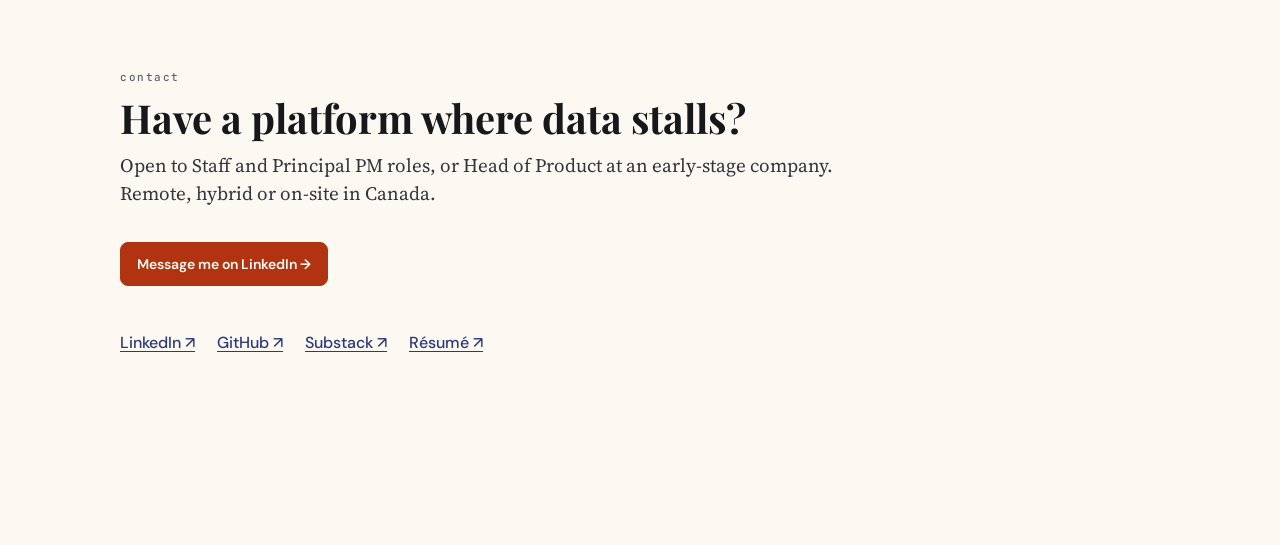
==== commit d28e38f0: "v4: persona-review fixes — labelled hero, call reroutes to idle paths, honest charts, plain words, t" ====
--- a/index.html
+++ b/index.html
@@ -36,10 +36,11 @@
 <section class="hero" id="about" data-sim data-sec>
   <canvas aria-hidden="true"></canvas>
   <div class="card" data-sim-avoid>
-    <p class="kick" id="title">Product leader · ex-Principal Engineer · Vancouver</p>
+    <p class="kick" id="title">In product since 2018 · ex-Principal Engineer · Vancouver</p>
     <h1>Ashutosh Shukla</h1>
     <p class="since"><span id="since"></span> · Cisco, Mavenir, T-Mobile, Vancouver Airport</p>
     <p class="line" id="line">I find the decision that's missing between the data and the people who act on it.</p>
+    <p class="eg" id="eg"></p>
     <div class="live" aria-live="polite">
       <p class="live-what"><span class="dot" aria-hidden="true"></span><span id="live-state">Work piles up at one stuck point. Other paths sit idle.</span></p>
       <p class="live-limit">The limit: <b id="live-limit">no new headcount</b> <span class="from" id="live-from"></span></p>
@@ -95,6 +96,7 @@
     <h3>How I learn a new field: I draw the machine</h3>
     <p class="lede small-lede">AI data centres are new to me. I read the standards line by line, then rebuilt two ideas as small machines you can play with.</p>
     <div class="figs" id="figs"></div>
+    <div class="weekone" id="weekone"></div>
     <p class="small">The full map and timeline are on the <a href="v2/#map">detailed page</a>. Claims with no link come from the <a href="Ashutosh_Shukla_Resume.pdf">résumé</a>. <span id="creds"></span></p>
   </div>
 </section>
@@ -103,8 +105,9 @@
   <div class="wrap">
     <p class="kick">Contact</p>
     <h2>Have a platform where data stalls?</h2>
-    <p class="lede">Open to Senior, Staff and Principal PM roles, or a first product-leader seat. Remote, hybrid or on-site in Canada.</p>
-    <p><a class="btn primary cta" href="https://linkedin.com/in/ashutoshukla">Tell me where your work waits →</a></p>
+    <p class="lede">Open to Staff and Principal PM roles, or Head of Product at an early-stage company. Remote, hybrid or on-site in Canada.</p>
+    <p><a class="btn primary cta" href="https://linkedin.com/in/ashutoshukla">Message me on LinkedIn →</a></p>
+    <!-- TODO(ashutosh): add a booking link (20 min) next to this button when you have one -->
     <p class="email" id="email" hidden></p>
     <!-- TODO(ashutosh): set EVIDENCE.person.email to the public address; it renders here as plain text -->
     <p class="links" id="links"></p>
--- a/assets/v4.css
+++ b/assets/v4.css
@@ -20,7 +20,7 @@
 h1,h2,h3{color:var(--ink);text-wrap:balance;margin:0}
 h2{font:700 clamp(28px,4vw,40px)/1.12 var(--display);margin:0 0 10px}
 h3{font:600 15px/1.3 var(--sans);margin:44px 0 14px;display:flex;align-items:center;gap:8px;flex-wrap:wrap}
-.kick{font:500 11px var(--mono);letter-spacing:.14em;text-transform:lowercase;color:var(--sig-text);margin:0 0 12px}
+.kick{font:500 11px var(--mono);letter-spacing:.14em;text-transform:lowercase;color:var(--muted);margin:0 0 12px}
 .lede{font-size:19px;line-height:1.5;color:var(--text);max-width:40em;margin:0 0 28px}
 .small-lede{font-size:16px;margin-bottom:18px}
 .small{font:14px/1.6 var(--sans);color:var(--muted);margin-top:28px}
@@ -45,6 +45,8 @@
   background:var(--deck);border:1px solid var(--rule);border-radius:12px;padding:26px 26px 22px;box-shadow:0 10px 40px -24px rgba(0,0,0,.35)}
 .hero h1{font:700 clamp(34px,5vw,50px)/1.05 var(--display);letter-spacing:-.01em;margin:0 0 12px}
 .hero .line{font-size:clamp(19px,2.1vw,22px);line-height:1.45;color:var(--ink);margin:0 0 18px}
+.eg{font:15px/1.45 var(--sans);color:var(--text);margin:-8px 0 16px}
+.eg b{color:var(--ink)}
 .live{border-top:1px solid var(--rule);padding-top:14px}
 .live p{margin:0 0 6px;font:15px/1.45 var(--sans)}
 .live-what{display:flex;align-items:center;gap:8px;color:var(--ink);font-weight:600!important}
@@ -190,15 +192,19 @@
 /* anatomy figures + tiles */
 .figs{display:grid;grid-template-columns:repeat(2,minmax(0,1fr));gap:18px}
 .fig{display:block;text-decoration:none;color:inherit;background:var(--panel);border:1px solid var(--rule);border-radius:10px;overflow:hidden}
-.fig img{display:block;width:100%;aspect-ratio:16/8;object-fit:cover;object-position:50% 30%;background:var(--bg2)}
+.fig img{display:block;width:100%;aspect-ratio:12/5;object-fit:cover;object-position:50% 12%;background:var(--bg2)}
 .fig .th-d{display:none}
 @media (prefers-color-scheme:dark){:root:not([data-theme="light"]):not([data-theme="sepia"]) .fig .th-d{display:block}:root:not([data-theme="light"]):not([data-theme="sepia"]) .fig .th-l{display:none}}
 :root[data-theme="dark"] .fig .th-d{display:block}:root[data-theme="dark"] .fig .th-l{display:none}
 .fig div{padding:14px 16px}
 .fig b{display:block;font:600 16px var(--sans);color:var(--ink)}
 .fig p{margin:4px 0 0;font:14px/1.45 var(--sans);color:var(--text)}
-.fig small{font:500 10px var(--mono);letter-spacing:.06em;text-transform:lowercase;color:var(--sig-text)}
-.fig:hover b{color:var(--sig-text)}
+.fig small{font:500 10px var(--mono);letter-spacing:.06em;text-transform:lowercase;color:var(--muted)}
+.fig:hover b{color:var(--ev)}
+.weekone{margin-top:20px;max-width:46em;font:15.5px/1.5 var(--sans);color:var(--ink);border-left:2px solid var(--ink);padding-left:14px}
+.weekone p{margin:0 0 6px;font-weight:600}
+.weekone ol{margin:0;padding-left:20px;color:var(--text)}
+.weekone li{margin:4px 0}
 .tiles{display:grid;grid-template-columns:repeat(5,minmax(0,1fr));gap:12px}
 .tile{display:flex;flex-direction:column;gap:4px;padding:14px;background:var(--panel);border:1px solid var(--rule);border-radius:8px;text-decoration:none;color:var(--text);font:14px/1.4 var(--sans);min-width:0}
 .tile b{color:var(--ink);font-size:15px}
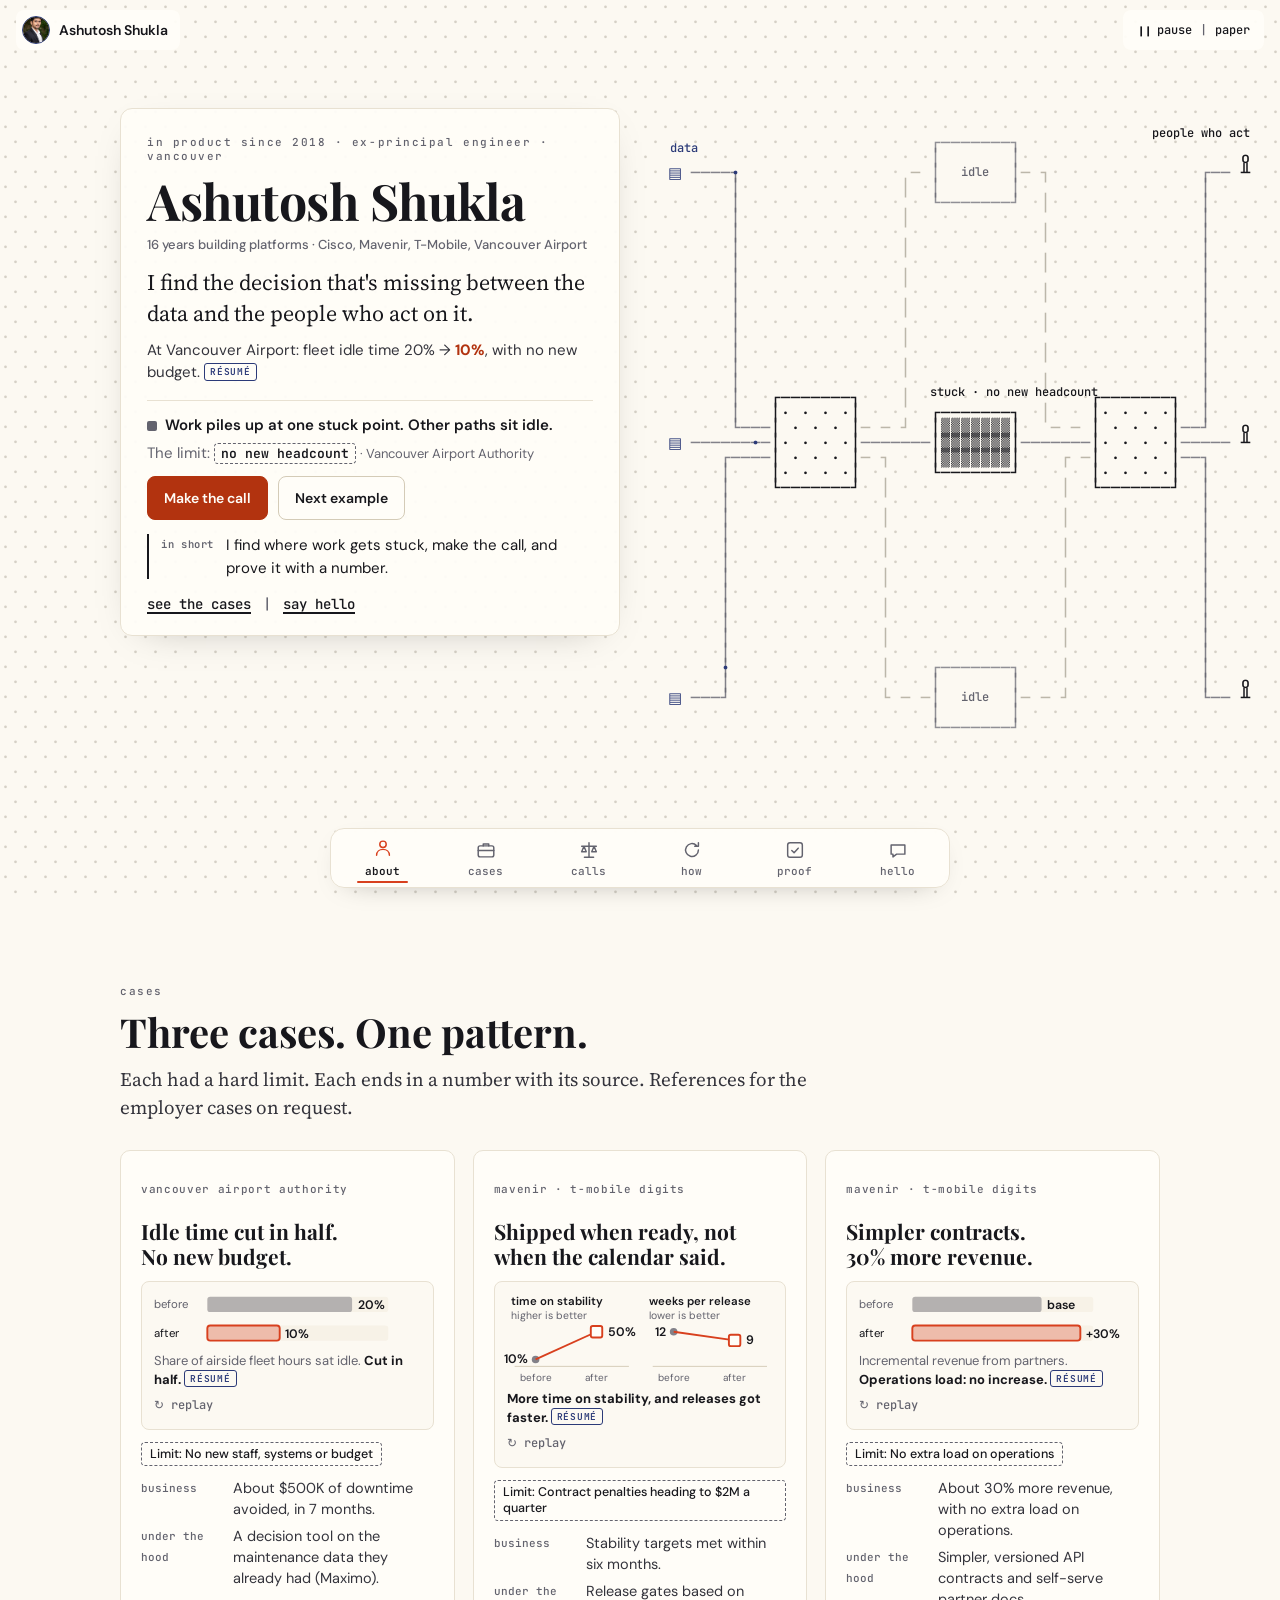
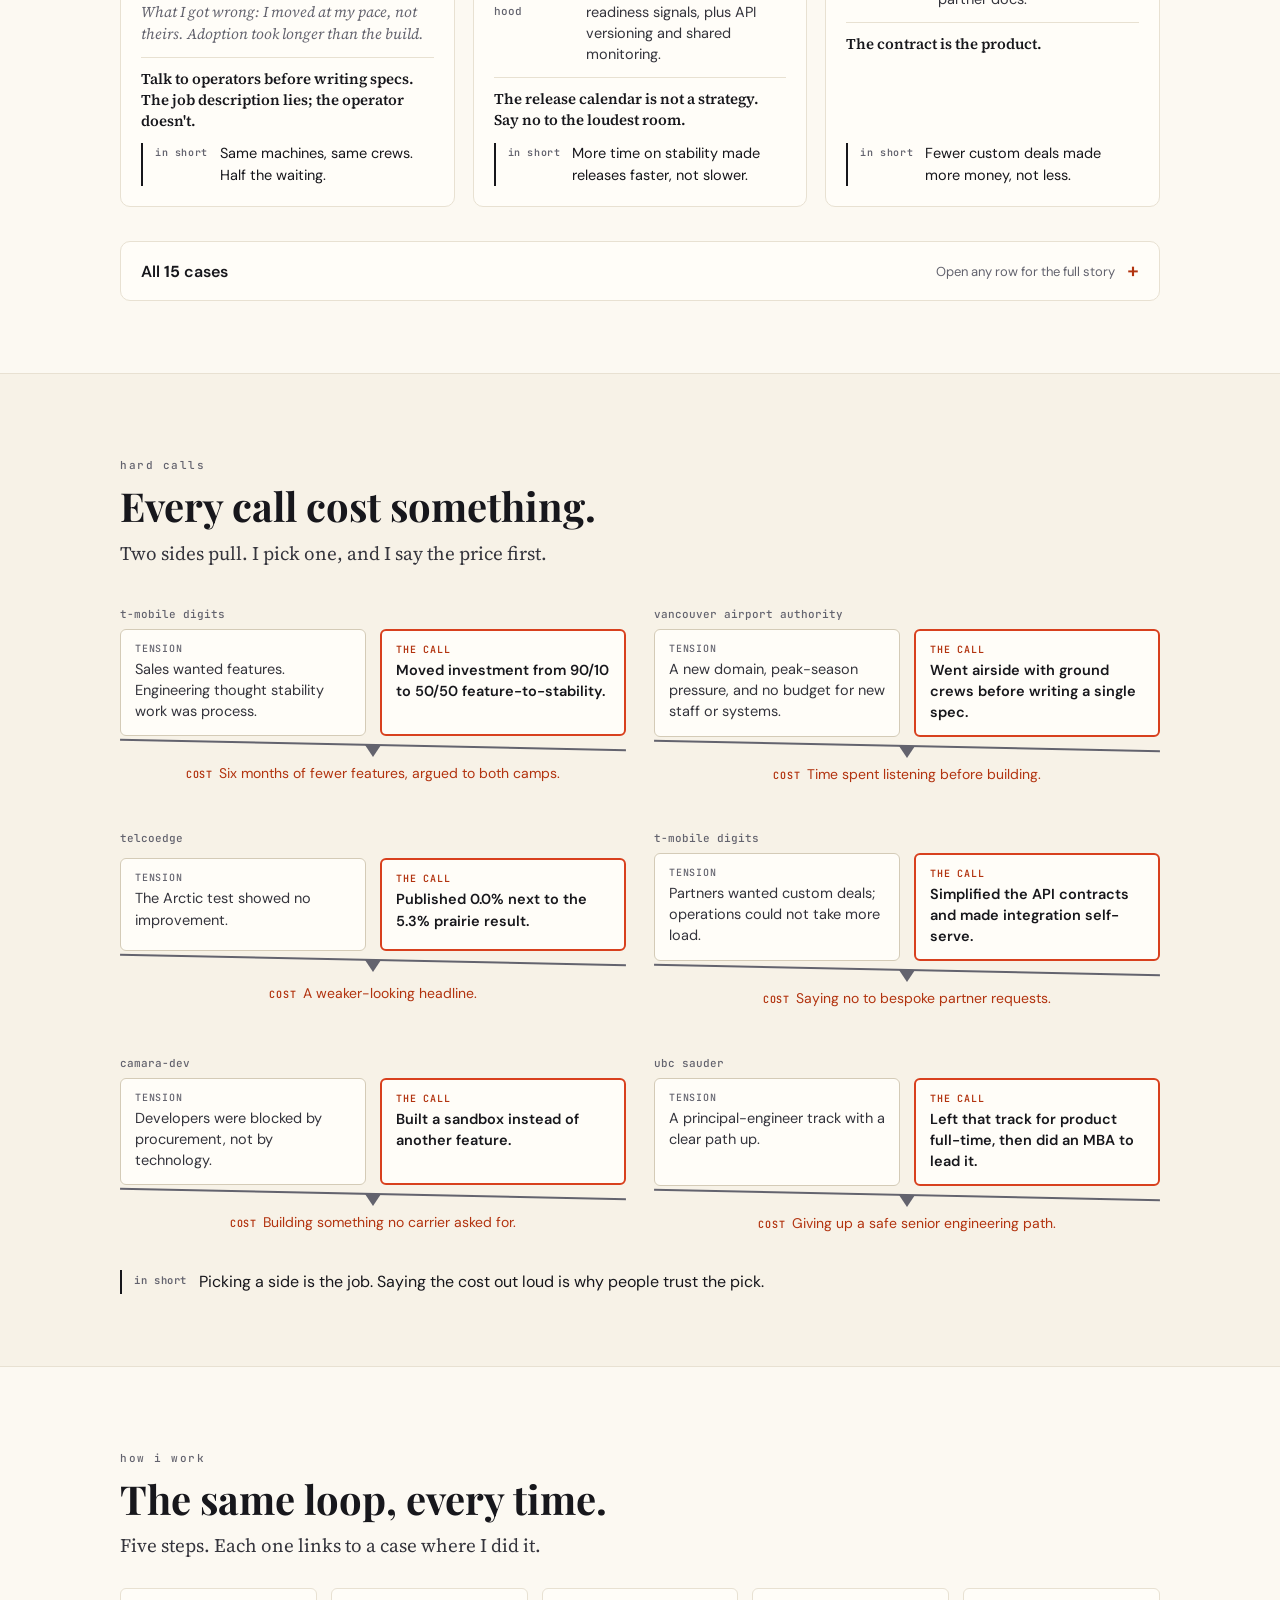
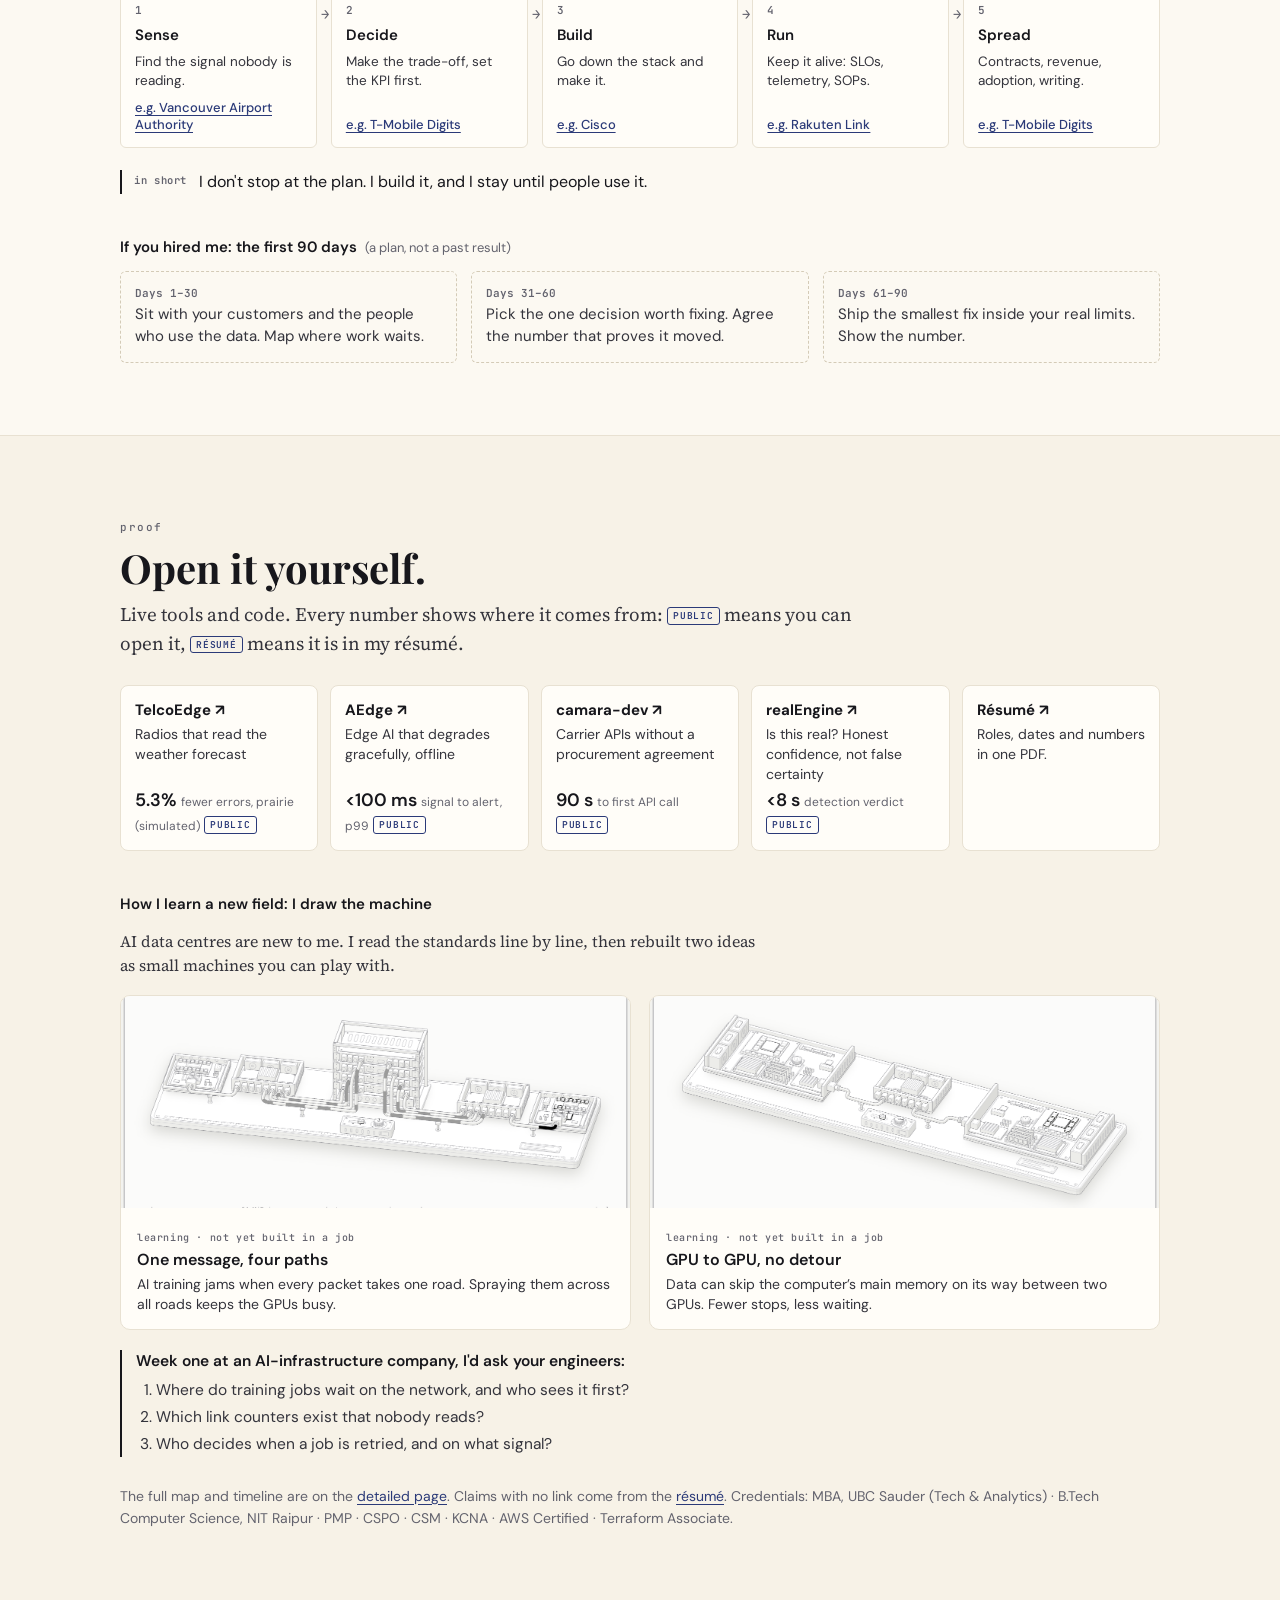
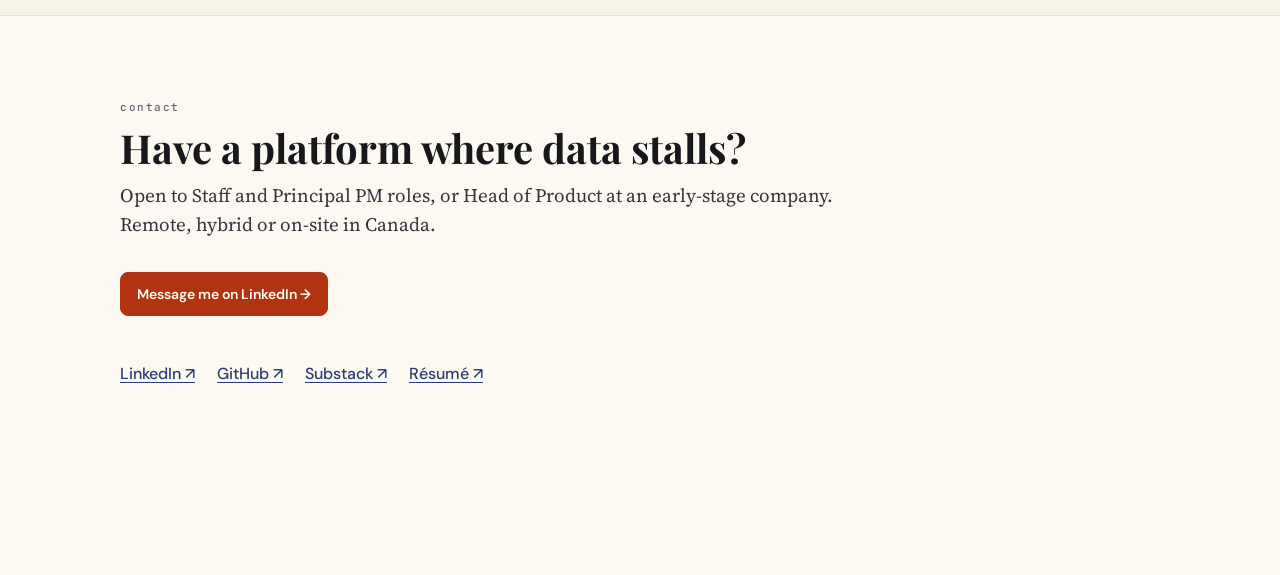
==== commit 55db1084: "v4: round-3 review fixes — result shown once, clean 'was stuck', PLG gain on one scale, MBA wording " ====
--- a/index.html
+++ b/index.html
@@ -56,7 +56,8 @@
   <div class="wrap">
     <p class="kick">Cases</p>
     <h2>Three cases. One pattern.</h2>
-    <p class="lede">Each had a hard limit. Each ends in a number you can check.</p>
+    <p class="lede">Each had a hard limit. Each ends in a number with its source. References for the employer cases on request.</p>
+    <!-- TODO(ashutosh): confirm references are available on request; add a public artifact for one employer number if you can -->
     <div class="cards" id="featured"></div>
     <details class="all" id="all">
       <summary><span>All <b id="all-count"></b> cases</span><small>Open any row for the full story</small></summary>
--- a/assets/v4.css
+++ b/assets/v4.css
@@ -46,7 +46,7 @@
 .hero h1{font:700 clamp(34px,5vw,50px)/1.05 var(--display);letter-spacing:-.01em;margin:0 0 12px}
 .hero .line{font-size:clamp(19px,2.1vw,22px);line-height:1.45;color:var(--ink);margin:0 0 18px}
 .eg{font:15px/1.45 var(--sans);color:var(--text);margin:-8px 0 16px}
-.eg b{color:var(--ink)}
+.eg b{color:var(--sig-text)}
 .live{border-top:1px solid var(--rule);padding-top:14px}
 .live p{margin:0 0 6px;font:15px/1.45 var(--sans)}
 .live-what{display:flex;align-items:center;gap:8px;color:var(--ink);font-weight:600!important}
@@ -192,7 +192,7 @@
 /* anatomy figures + tiles */
 .figs{display:grid;grid-template-columns:repeat(2,minmax(0,1fr));gap:18px}
 .fig{display:block;text-decoration:none;color:inherit;background:var(--panel);border:1px solid var(--rule);border-radius:10px;overflow:hidden}
-.fig img{display:block;width:100%;aspect-ratio:12/5;object-fit:cover;object-position:50% 12%;background:var(--bg2)}
+.fig img{display:block;width:100%;aspect-ratio:12/5;object-fit:cover;object-position:50% 20%;background:var(--bg2)}
 .fig .th-d{display:none}
 @media (prefers-color-scheme:dark){:root:not([data-theme="light"]):not([data-theme="sepia"]) .fig .th-d{display:block}:root:not([data-theme="light"]):not([data-theme="sepia"]) .fig .th-l{display:none}}
 :root[data-theme="dark"] .fig .th-d{display:block}:root[data-theme="dark"] .fig .th-l{display:none}
